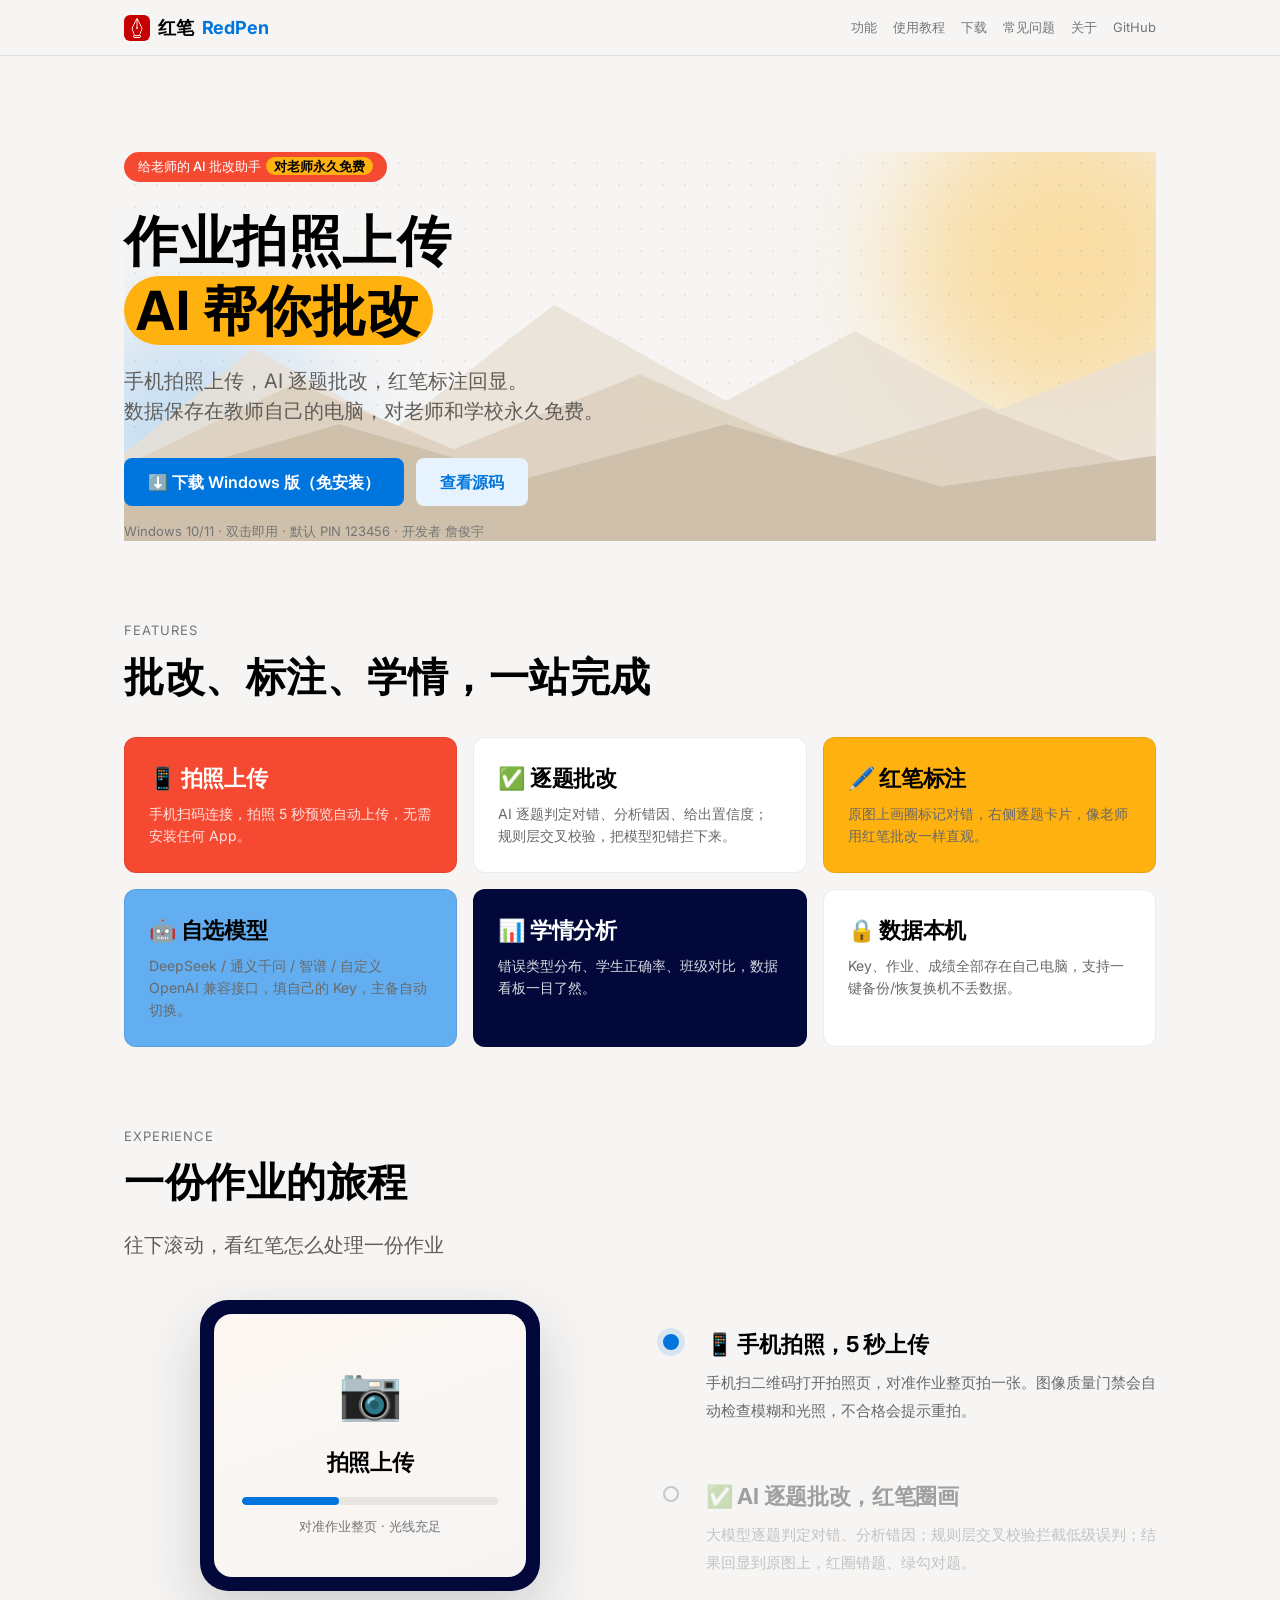
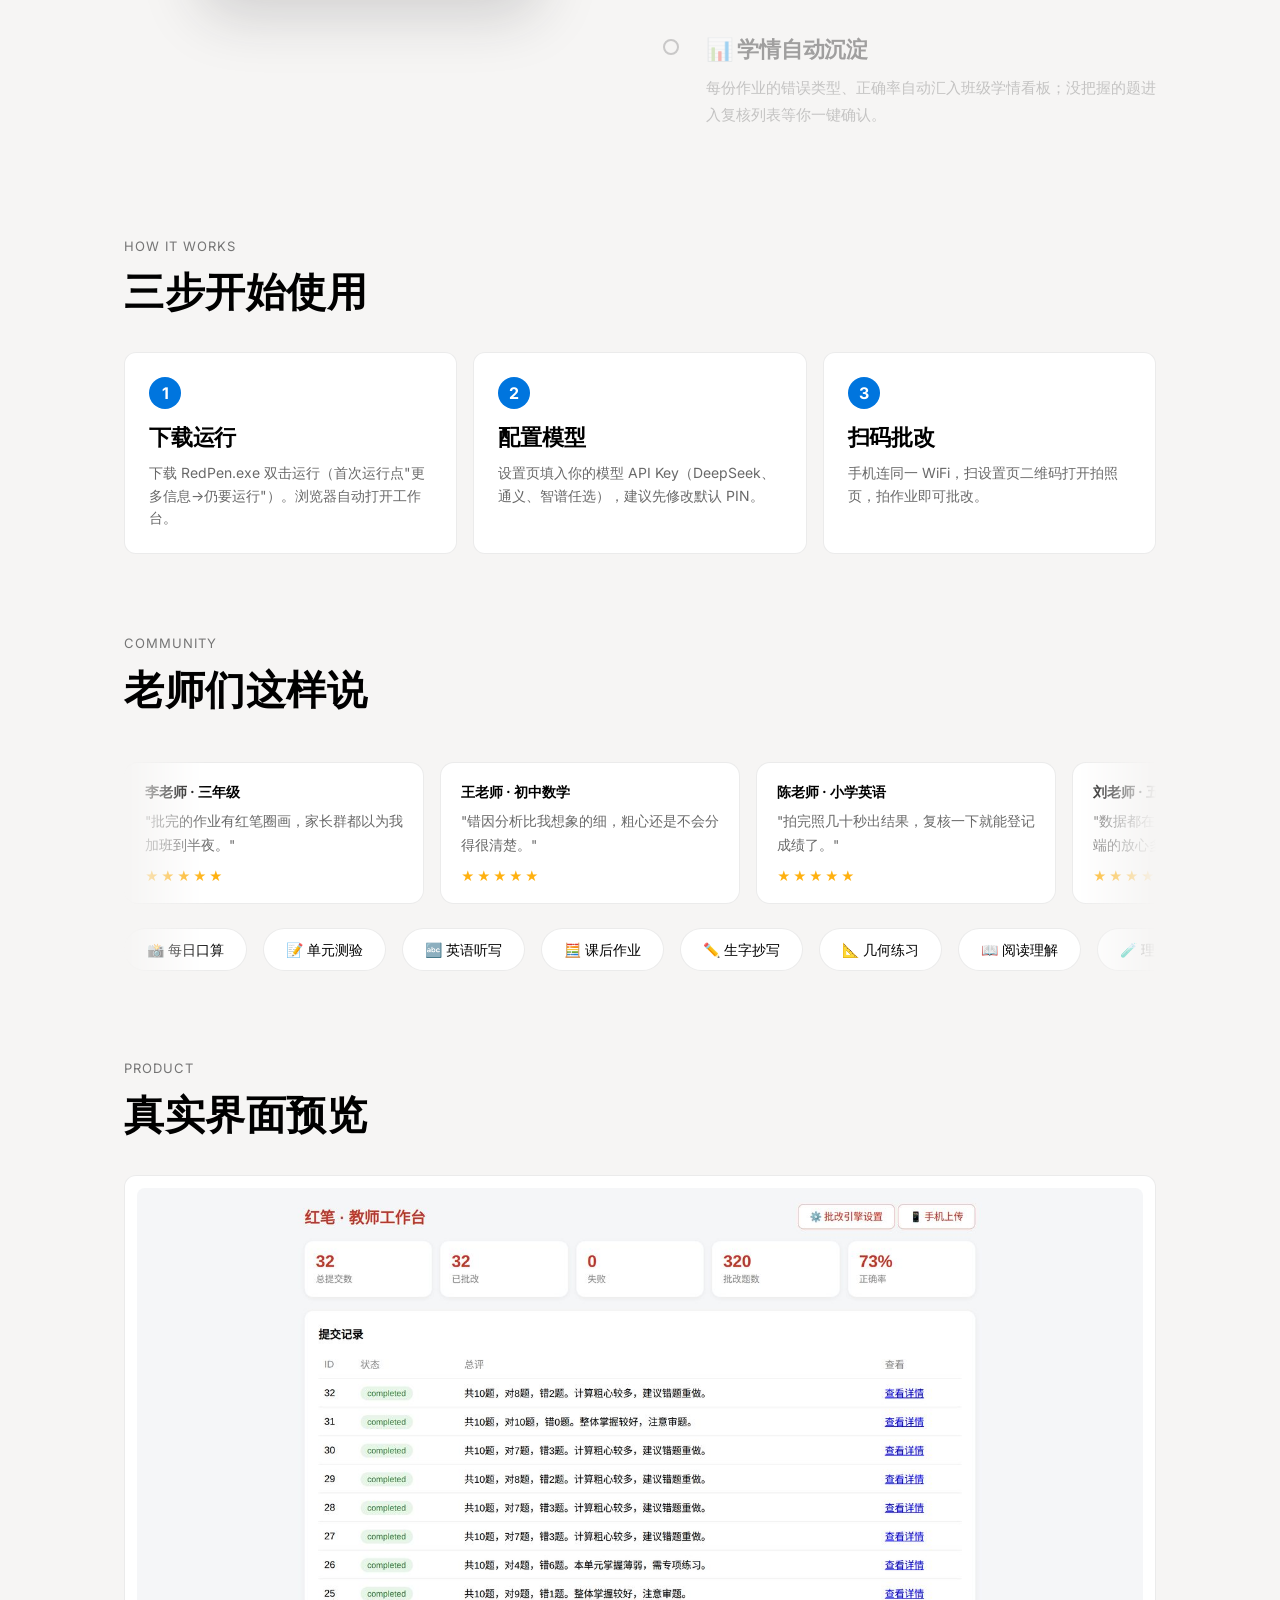
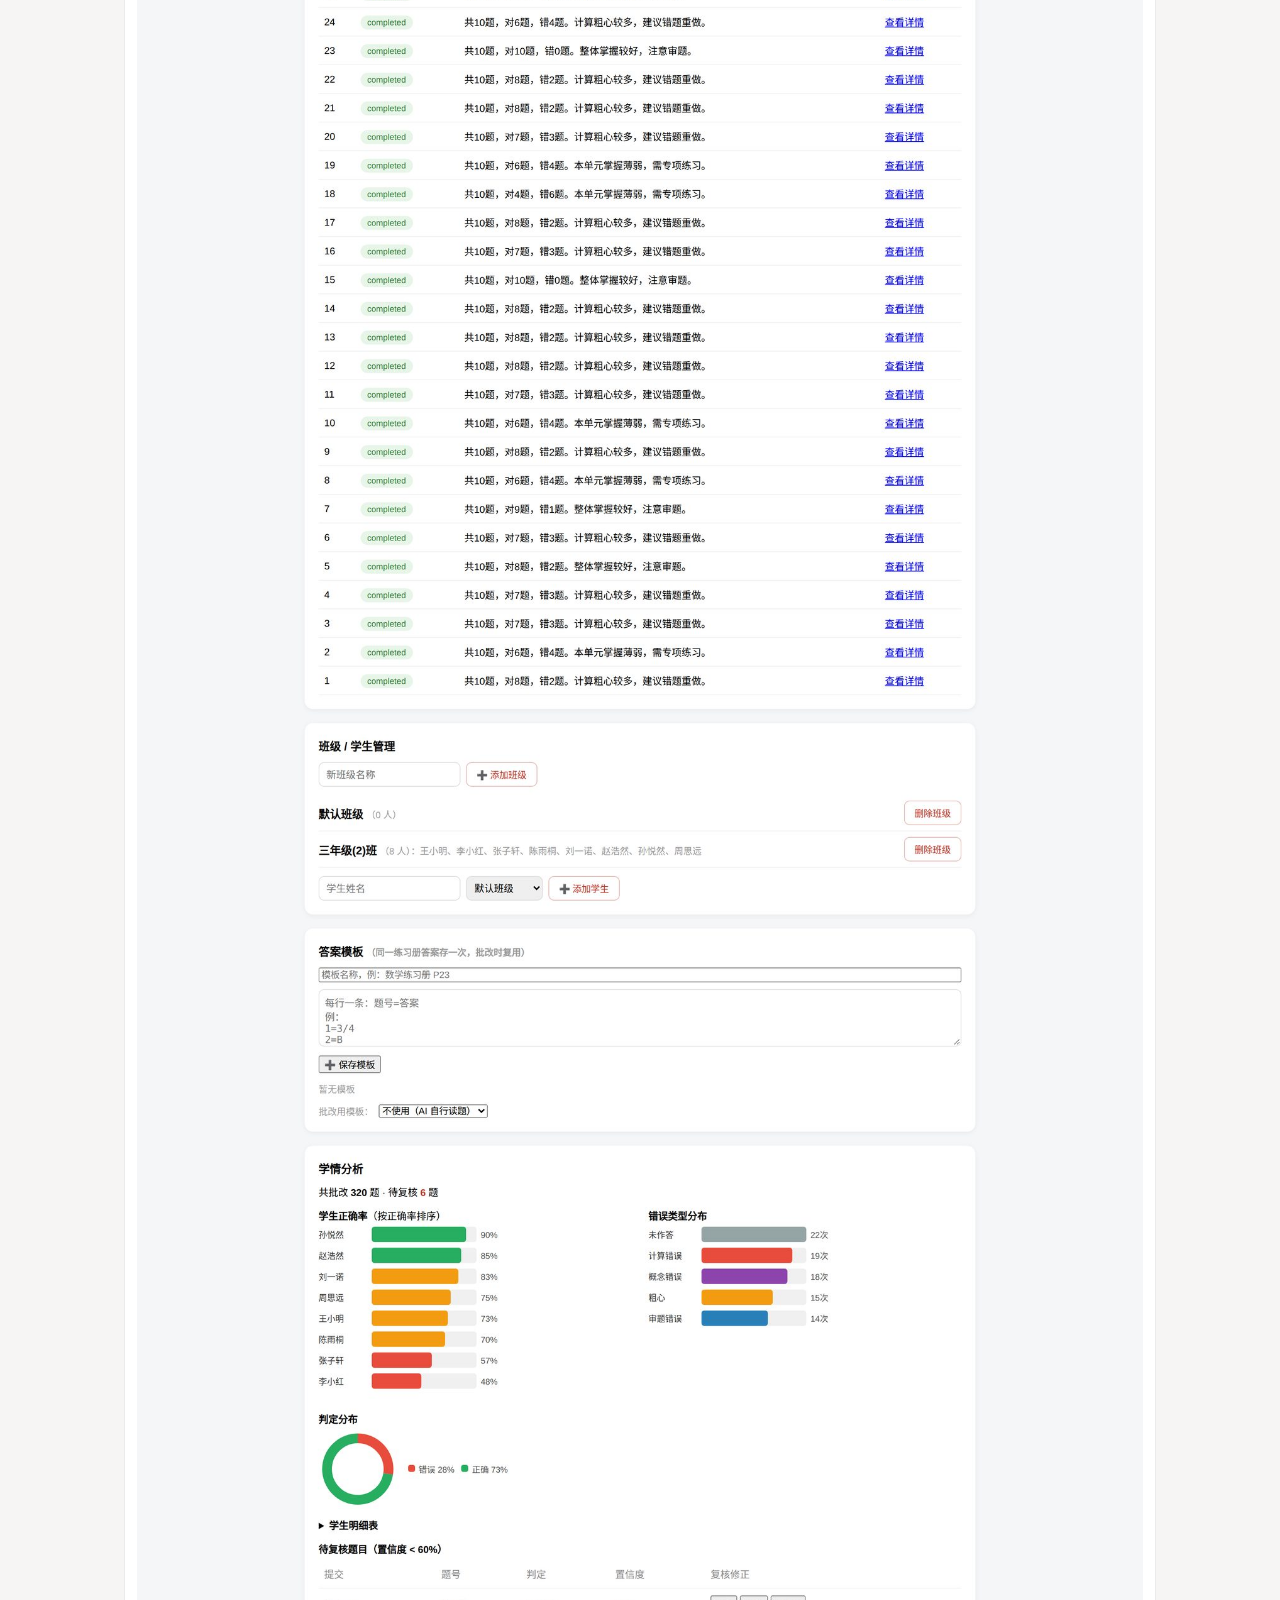
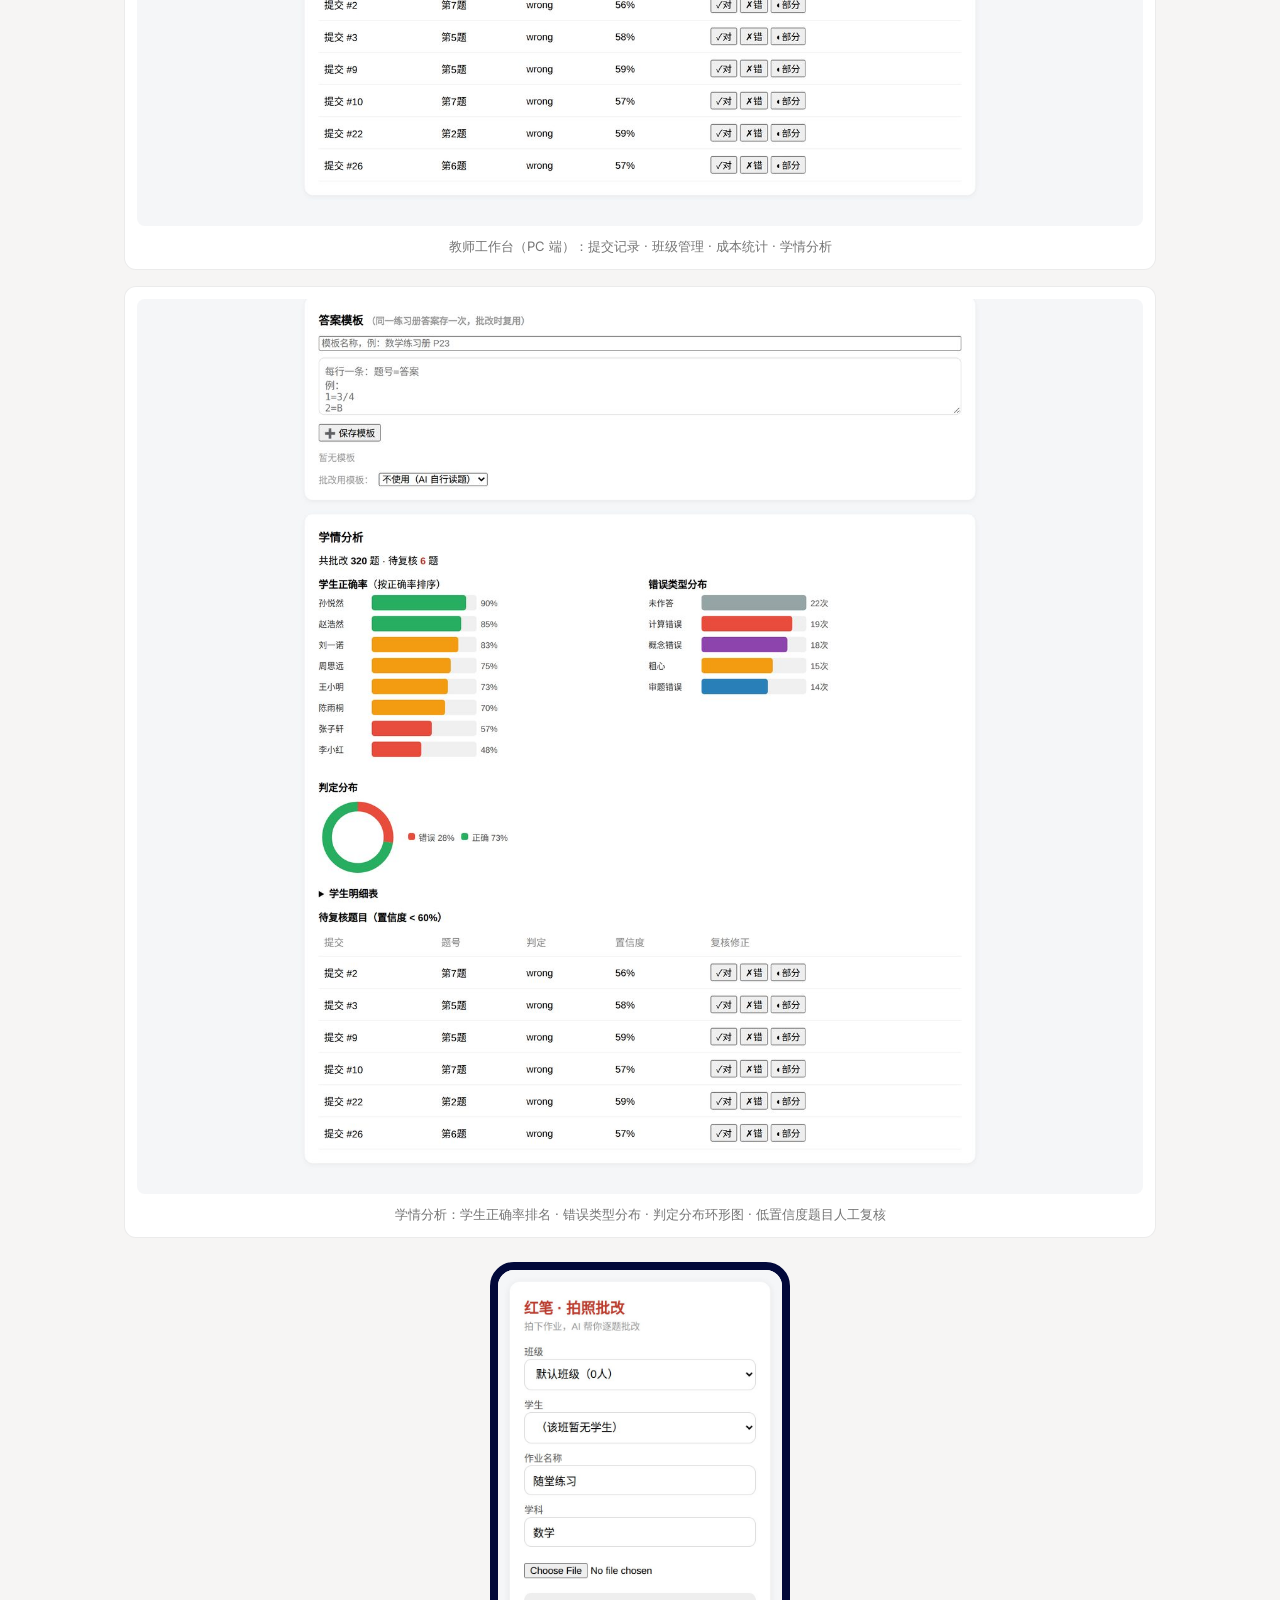
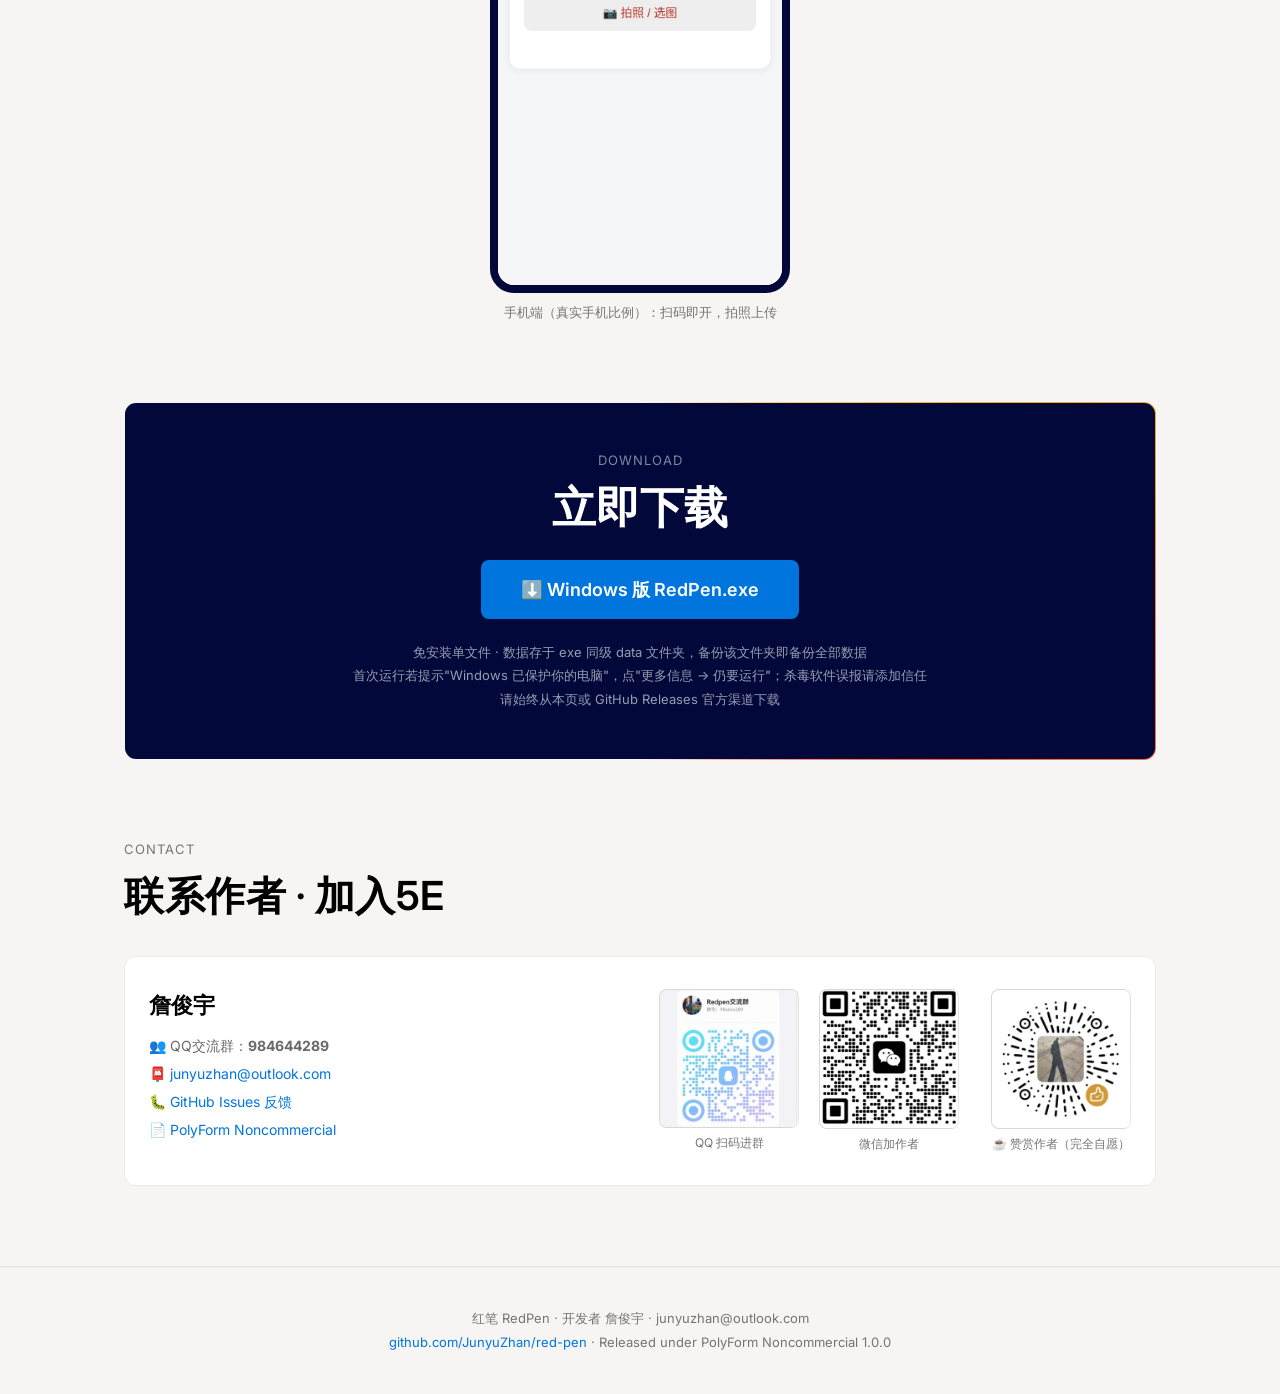
==== index.html @ ef4d5bbb "Shimmer" ====
<!DOCTYPE html>
<html lang="zh-CN">
<head>
<meta charset="UTF-8">
<meta name="viewport" content="width=device-width, initial-scale=1.0">
<title>红笔 RedPen · 教师作业 AI 批改助手</title>
<meta name="description" content="手机拍照上传作业，AI 逐题批改，红笔标注回显，学情分析看板。对老师永久免费。">
<link rel="icon" type="image/png" href="images/brand/favicon_64.png">
<link rel="apple-touch-icon" href="images/brand/logo_square.png">
<link rel="preconnect" href="https://fonts.googleapis.com">
<link href="https://fonts.googleapis.com/css2?family=Inter:wght@400;500;600;700&display=swap" rel="stylesheet">
<link rel="stylesheet" href="assets/style.css?v=6">
</head>
<body>
<nav>
  <div class="nav-inner">
    <a class="logo" href="#" style="display:inline-flex;align-items:center;gap:8px"><img src="images/brand/logo_48.png" alt="红笔logo" style="width:26px;height:26px;border-radius:6px">红笔 <span>RedPen</span></a>
    <div class="nav-links">
      <a href="#features">功能</a><a href="guide.html">使用教程</a><a href="download.html">下载</a><a href="faq.html">常见问题</a><a href="about.html">关于</a>
      <a href="https://github.com/JunyuZhan/red-pen" target="_blank">GitHub</a>
    </div>
  </div>
</nav>

<div class="wrap">
<section id="hero" style="margin-top:96px">
<div class="hero-bg" aria-hidden="true">
  <div class="blob b1" data-parallax="0.35"></div>
  <div class="blob b2" data-parallax="0.18"></div>
  <div class="dotgrid" data-parallax="0.08"></div>
  <svg class="mtn m1" data-parallax="0.28" viewBox="0 0 1440 320" preserveAspectRatio="none" style="position:absolute;bottom:0;left:0;width:100%;height:280px;opacity:.8"><path fill="#e9e0d4" d="M0 320V220l180-120 200 90 220-140 240 110 180-80 200 90 220-70v240z"/></svg>
  <svg class="mtn m2" data-parallax="0.16" viewBox="0 0 1440 240" preserveAspectRatio="none" style="position:absolute;bottom:0;left:0;width:100%;height:200px;opacity:.9"><path fill="#ded1c0" d="M0 240V150l240-100 220 80 260-90 260 100 220-60 240 80v80z"/></svg>
  <svg class="mtn m3" data-parallax="0.06" viewBox="0 0 1440 180" preserveAspectRatio="none" style="position:absolute;bottom:0;left:0;width:100%;height:140px"><path fill="#cfc0ac" d="M0 180V110l300-80 260 70 280-70 300 80 300-40v130z"/></svg>
</div>
  <div class="hero-fg" data-parallax="-0.12" style="position:relative;z-index:2">
  <div class="pill">给老师的 AI 批改助手 <b>对老师永久免费</b></div>
  <h1 class="display">作业拍照上传<br><span class="hl">AI 帮你批改</span></h1>
  <p class="sub">手机拍照上传，AI 逐题批改，红笔标注回显。<br>数据保存在教师自己的电脑，对老师和学校永久免费。</p>
  <div class="cta-row">
    <a class="btn btn-primary" href="https://github.com/JunyuZhan/red-pen/releases/latest" target="_blank">⬇️ 下载 Windows 版（免安装）</a>
    <a class="btn btn-ghost" href="https://github.com/JunyuZhan/red-pen" target="_blank">查看源码</a>
  </div>
  <p class="hero-meta">Windows 10/11 · 双击即用 · 默认 PIN 123456 · 开发者 詹俊宇</p>
  </div>
</section>

<section id="features">
  <div class="kicker">Features</div>
  <h2 class="heading">批改、标注、学情，一站完成</h2>
  <div class="grid" style="margin-top:32px">
    <div class="card c-coral accent"><h3>📱 拍照上传</h3><p>手机扫码连接，拍照 5 秒预览自动上传，无需安装任何 App。</p></div>
    <div class="card"><h3>✅ 逐题批改</h3><p>AI 逐题判定对错、分析错因、给出置信度；规则层交叉校验，把模型犯错拦下来。</p></div>
    <div class="card c-marigold"><h3>🖊️ 红笔标注</h3><p>原图上画圈标记对错，右侧逐题卡片，像老师用红笔批改一样直观。</p></div>
    <div class="card c-sky"><h3>🤖 自选模型</h3><p>DeepSeek / 通义千问 / 智谱 / 自定义 OpenAI 兼容接口，填自己的 Key，主备自动切换。</p></div>
    <div class="card c-midnight accent"><h3>📊 学情分析</h3><p>错误类型分布、学生正确率、班级对比，数据看板一目了然。</p></div>
    <div class="card"><h3>🔒 数据本机</h3><p>Key、作业、成绩全部存在自己电脑，支持一键备份/恢复换机不丢数据。</p></div>
  </div>
</section>


<section id="story">
  <div class="kicker">Experience</div>
  <h2 class="heading">一份作业的旅程</h2>
  <p class="sub">往下滚动，看红笔怎么处理一份作业</p>
  <div class="story-grid">
    <div class="story-visual">
      <div class="story-phone">
        <div class="story-panel p1 active">
          <div class="sp-emoji">📷</div>
          <div class="sp-title">拍照上传</div>
          <div class="sp-bar"><i style="width:38%"></i></div>
          <div class="sp-note">对准作业整页 · 光线充足</div>
        </div>
        <div class="story-panel p2">
          <div class="sp-emoji">✅</div>
          <div class="sp-title">AI 逐题批改</div>
          <div class="sp-bar"><i style="width:82%"></i></div>
          <div class="sp-note">判定对错 · 错因分析 · 红笔圈画</div>
        </div>
        <div class="story-panel p3">
          <div class="sp-emoji">📊</div>
          <div class="sp-title">学情沉淀</div>
          <div class="sp-bar"><i style="width:100%"></i></div>
          <div class="sp-note">错题归档 · 正确率趋势 · 复核提醒</div>
        </div>
      </div>
    </div>
    <div class="story-steps">
      <div class="story-step" data-panel="1">
        <span class="story-dot"></span>
        <h3>📱 手机拍照，5 秒上传</h3>
        <p>手机扫二维码打开拍照页，对准作业整页拍一张。图像质量门禁会自动检查模糊和光照，不合格会提示重拍。</p>
      </div>
      <div class="story-step" data-panel="2">
        <span class="story-dot"></span>
        <h3>✅ AI 逐题批改，红笔圈画</h3>
        <p>大模型逐题判定对错、分析错因；规则层交叉校验拦截低级误判；结果回显到原图上，红圈错题、绿勾对题。</p>
      </div>
      <div class="story-step" data-panel="3">
        <span class="story-dot"></span>
        <h3>📊 学情自动沉淀</h3>
        <p>每份作业的错误类型、正确率自动汇入班级学情看板；没把握的题进入复核列表等你一键确认。</p>
      </div>
    </div>
  </div>
</section>

<section id="how">
  <div class="kicker">How it works</div>
  <h2 class="heading">三步开始使用</h2>
  <div class="steps">
    <div class="card"><span class="step-num">1</span><h3>下载运行</h3><p>下载 RedPen.exe 双击运行（首次运行点"更多信息→仍要运行"）。浏览器自动打开工作台。</p></div>
    <div class="card"><span class="step-num">2</span><h3>配置模型</h3><p>设置页填入你的模型 API Key（DeepSeek、通义、智谱任选），建议先修改默认 PIN。</p></div>
    <div class="card"><span class="step-num">3</span><h3>扫码批改</h3><p>手机连同一 WiFi，扫设置页二维码打开拍照页，拍作业即可批改。</p></div>
  </div>
</section>


<section id="marquee">
  <div class="kicker">Community</div>
  <h2 class="heading">老师们这样说</h2>
  <div class="marquee-wrap">
    <div class="mq-row">
      <div class="mq-track">
        <div class="mq-card"><b>李老师 · 三年级</b><p>"批完的作业有红笔圈画，家长群都以为我加班到半夜。"</p><span>★★★★★</span></div>
        <div class="mq-card"><b>王老师 · 初中数学</b><p>"错因分析比我想象的细，粗心还是不会分得很清楚。"</p><span>★★★★★</span></div>
        <div class="mq-card"><b>陈老师 · 小学英语</b><p>"拍完照几十秒出结果，复核一下就能登记成绩了。"</p><span>★★★★★</span></div>
        <div class="mq-card"><b>刘老师 · 五年级</b><p>"数据都在自己电脑里，这点比那些要传云端的放心多了。"</p><span>★★★★★</span></div>
        <div class="mq-card"><b>赵老师 · 四年级</b><p>"免费没有套路，自己填 Key，成本一目了然。"</p><span>★★★★★</span></div>
      </div>
      <div class="mq-track" aria-hidden="true">
        <div class="mq-card"><b>李老师 · 三年级</b><p>"批完的作业有红笔圈画，家长群都以为我加班到半夜。"</p><span>★★★★★</span></div>
        <div class="mq-card"><b>王老师 · 初中数学</b><p>"错因分析比我想象的细，粗心还是不会分得很清楚。"</p><span>★★★★★</span></div>
        <div class="mq-card"><b>陈老师 · 小学英语</b><p>"拍完照几十秒出结果，复核一下就能登记成绩了。"</p><span>★★★★★</span></div>
        <div class="mq-card"><b>刘老师 · 五年级</b><p>"数据都在自己电脑里，这点比那些要传云端的放心多了。"</p><span>★★★★★</span></div>
        <div class="mq-card"><b>赵老师 · 四年级</b><p>"免费没有套路，自己填 Key，成本一目了然。"</p><span>★★★★★</span></div>
      </div>
    </div>
    <div class="mq-row mq-reverse">
      <div class="mq-track">
        <span class="mq-tag">📸 每日口算</span><span class="mq-tag">📝 单元测验</span><span class="mq-tag">🔤 英语听写</span><span class="mq-tag">🧮 课后作业</span><span class="mq-tag">✏️ 生字抄写</span><span class="mq-tag">📐 几何练习</span><span class="mq-tag">📖 阅读理解</span><span class="mq-tag">🧪 理化小测</span>
      </div>
      <div class="mq-track" aria-hidden="true">
        <span class="mq-tag">📸 每日口算</span><span class="mq-tag">📝 单元测验</span><span class="mq-tag">🔤 英语听写</span><span class="mq-tag">🧮 课后作业</span><span class="mq-tag">✏️ 生字抄写</span><span class="mq-tag">📐 几何练习</span><span class="mq-tag">📖 阅读理解</span><span class="mq-tag">🧪 理化小测</span>
      </div>
    </div>
  </div>
</section>

<section id="screenshots">
  <div class="kicker">Product</div>
  <h2 class="heading">真实界面预览</h2>
  <div class="card" style="margin-top:32px;padding:12px">
    <img loading="lazy" class="shimmer-img" src="images/site_workbench.jpg" onload="this.classList.remove('shimmer-img')" width="1600" height="3560" alt="教师工作台" style="width:100%;height:auto;border-radius:8px;display:block">
    <p style="text-align:center;font-size:13px;color:var(--stone);margin-top:10px">教师工作台（PC 端）：提交记录 · 班级管理 · 成本统计 · 学情分析</p>
  </div>
  <div class="card" style="margin-top:16px;padding:12px">
    <img loading="lazy" class="shimmer-img" src="images/analytics.jpg" onload="this.classList.remove('shimmer-img')" width="1600" height="1424" alt="学情分析" style="width:100%;height:auto;border-radius:8px;display:block">
    <p style="text-align:center;font-size:13px;color:var(--stone);margin-top:10px">学情分析：学生正确率排名 · 错误类型分布 · 判定分布环形图 · 低置信度题目人工复核</p>
  </div>
  <div style="display:flex;justify-content:center;margin-top:24px">
    <figure style="margin:0;max-width:300px;text-align:center">
      <div style="border:8px solid var(--midnight);border-radius:24px;overflow:hidden;background:var(--midnight)">
        <img loading="lazy" class="shimmer-img" src="images/site_mobile.jpg" onload="this.classList.remove('shimmer-img')" width="780" height="1688" alt="手机拍照页" style="width:100%;height:auto;display:block">
      </div>
      <figcaption style="font-size:13px;color:var(--stone);margin-top:10px">手机端（真实手机比例）：扫码即开，拍照上传</figcaption>
    </figure>
  </div>
</section>

<section id="download">
  <div class="dl-card" id="download-card">
    <div class="kicker" style="color:rgba(255,255,255,0.5)">Download</div>
    <h2>立即下载</h2>
    <a class="btn btn-primary shimmer-btn" href="https://github.com/JunyuZhan/red-pen/releases/latest" target="_blank">⬇️ Windows 版 RedPen.exe</a>
    <p class="dl-note">免安装单文件 · 数据存于 exe 同级 data 文件夹，备份该文件夹即备份全部数据<br>
    首次运行若提示"Windows 已保护你的电脑"，点"更多信息 → 仍要运行"；杀毒软件误报请添加信任<br>
    请始终从本页或 GitHub Releases 官方渠道下载</p>
  </div>
</section>

<section id="contact">
  <div class="kicker">Contact</div>
  <h2 class="heading">联系作者 · 加入社区</h2>
  <div class="card" style="margin-top:32px;padding:32px 24px">
    <div style="display:flex;flex-wrap:wrap;align-items:flex-start;justify-content:space-around;gap:32px">
      <div style="min-width:220px;flex:1">
        <h3 style="font-size:22px;font-weight:700;margin-bottom:10px">詹俊宇</h3>
        <p style="font-size:14px;color:var(--slate);line-height:2">
          👥 QQ交流群：<b>984644289</b><br>
          📮 <a href="mailto:junyuzhan@outlook.com" style="color:var(--notion-blue)">junyuzhan@outlook.com</a><br>
          🐛 <a href="https://github.com/JunyuZhan/red-pen/issues" target="_blank" style="color:var(--notion-blue)">GitHub Issues 反馈</a><br>
          📄 <a href="https://github.com/JunyuZhan/red-pen/blob/main/LICENSE" target="_blank" style="color:var(--notion-blue)">PolyForm Noncommercial</a>
        </p>
      </div>
      <div style="display:flex;gap:20px;flex-wrap:wrap;justify-content:center">
        <figure style="margin:0;text-align:center">
          <img loading="lazy" class="shimmer-img" src="images/qq_group_qr.png" width="364" height="362" alt="QQ交流群二维码" style="width:140px;height:auto;border-radius:8px;border:var(--hairline);display:block">
          <figcaption style="font-size:12px;color:var(--stone);margin-top:6px">QQ 扫码进群</figcaption>
        </figure>
        <figure style="margin:0;text-align:center">
          <img loading="lazy" class="shimmer-img" src="images/wechat_qr.png" width="352" height="352" alt="微信联系作者" style="width:140px;height:auto;border-radius:8px;border:var(--hairline);display:block">
          <figcaption style="font-size:12px;color:var(--stone);margin-top:6px">微信加作者</figcaption>
        </figure>
      </div>
      <div style="text-align:center">
        <img loading="lazy" class="shimmer-img" src="images/donate_qr.png" width="330" height="332" alt="微信赞赏码" style="width:140px;height:auto;border-radius:8px;border:var(--hairline);display:block;margin:0 auto">
        <figcaption style="font-size:12px;color:var(--stone);margin-top:6px">☕ 赞赏作者（完全自愿）</figcaption>
      </div>
    </div>
  </div>
</section>
</div>

<footer>
  红笔 RedPen · 开发者 詹俊宇 · junyuzhan@outlook.com<br>
  <a href="https://github.com/JunyuZhan/red-pen" target="_blank" style="color:var(--notion-blue)">github.com/JunyuZhan/red-pen</a> · Released under PolyForm Noncommercial 1.0.0
</footer>

<script>
(function(){
  var reduce = window.matchMedia('(prefers-reduced-motion: reduce)').matches;
  // 视差
  if (!reduce) {
    var els = document.querySelectorAll('[data-parallax]');
    window.addEventListener('scroll', function(){
      var y = window.scrollY;
      els.forEach(function(e){ e.style.transform = 'translateY(' + (y * parseFloat(e.dataset.parallax) * -0.4) + 'px)'; });
    }, {passive:true});
  }
  // 聚光（仅精确指针设备）
  if (window.matchMedia('(hover:hover) and (pointer:fine)').matches && !reduce) {
    document.querySelectorAll('.grid .card').forEach(function(c){
      c.addEventListener('mousemove', function(ev){
        var r = c.getBoundingClientRect();
        c.style.setProperty('--mx', (ev.clientX - r.left) + 'px');
        c.style.setProperty('--my', (ev.clientY - r.top) + 'px');
      });
    });
  }
})();
</script>

<script>
(function(){
  if (window.matchMedia('(prefers-reduced-motion: reduce)').matches) return;
  var steps = document.querySelectorAll('#story .story-step');
  var panels = document.querySelectorAll('#story .story-panel');
  if (!steps.length || !('IntersectionObserver' in window)) return;
  var io = new IntersectionObserver(function(entries){
    entries.forEach(function(e){
      if (e.isIntersecting){
        var n = e.target.getAttribute('data-panel');
        steps.forEach(function(x){ x.classList.toggle('active', x === e.target); });
        panels.forEach(function(p){ p.classList.toggle('active', p.classList.contains('p'+n)); });
      }
    });
  }, { rootMargin: '-45% 0px -45% 0px', threshold: 0 });
  steps.forEach(function(x){ io.observe(x); });
})();
</script>


<script>
// 乱码解码 Scramble Text：标题进入视口时从随机字符解码还原
(function(){
  if (window.matchMedia('(prefers-reduced-motion: reduce)').matches) return;
  if (!('IntersectionObserver' in window)) return;
  var pool = 'アイウエオカキクケコサシスセソ0123456789#$%&*+=?ABCDEFGHIJKLMNOPQRSTUVWXYZ';
  function scramble(el){
    var text = el.dataset.text || el.textContent;
    if (el.dataset.done) return;
    el.dataset.text = text;
    el.dataset.done = '1';
    var i = 0, frame = 0;
    var timer = setInterval(function(){
      frame++;
      var out = '';
      for (var k = 0; k < text.length; k++){
        var ch = text[k];
        if (ch === ' ' || ch === '\n') { out += ch; continue; }
        out += (k < i) ? ch : pool[Math.floor(Math.random() * pool.length)];
      }
      el.textContent = out;
      if (frame % 2 === 0) i++;
      if (i > text.length){ clearInterval(timer); el.textContent = text; }
    }, 28);
  }
  var io = new IntersectionObserver(function(entries){
    entries.forEach(function(e){
      if (e.isIntersecting){ scramble(e.target); io.unobserve(e.target); }
    });
  }, { threshold: 0.4 });
  document.querySelectorAll('.heading, #story .sp-title').forEach(function(el){ io.observe(el); });
})();
</script>

</body>
</html>
---- assets/style.css ----
/* Notion "warm paper" design system — tokens from styles.refero.design */
:root{
  --notion-blue:#0075de; --sky-tint:#e6f3fe; --marigold:#ffb110; --coral:#f64932;
  --saffron:#e89d01; --mocha:#b18164; --signal-blue:#097fe8; --sky-wash:#62aef0;
  --midnight:#02093a; --paper:#f6f5f4; --white:#ffffff;
  --ink:#000000; --graphite:#615d59; --stone:#757575; --slate:#696969;
  --radius-card:12px; --radius-btn:8px; --hairline:1px solid rgba(0,0,0,0.08);
}
*{margin:0;padding:0;box-sizing:border-box}
html{scroll-behavior:smooth}
body{background:var(--paper);color:var(--ink);font-family:'Inter',-apple-system,'PingFang SC','Microsoft YaHei',sans-serif;font-size:16px;line-height:1.5}
a{color:inherit;text-decoration:none}
img{max-width:100%;height:auto}
.wrap{max-width:1080px;margin:0 auto;padding:0 24px}
section{margin-top:80px}
nav{position:sticky;top:0;background:rgba(246,245,244,0.92);backdrop-filter:blur(8px);border-bottom:var(--hairline);z-index:10}
.nav-inner{max-width:1080px;margin:0 auto;padding:14px 24px;display:flex;align-items:center;justify-content:space-between}
.logo{font-weight:700;font-size:18px;letter-spacing:-0.2px;white-space:nowrap}
.logo span{color:var(--notion-blue)}
.nav-links{display:flex;gap:16px;font-size:13px;color:var(--stone);white-space:nowrap;overflow-x:auto}
.nav-links a:hover{color:var(--ink)}
.pill{display:inline-block;background:var(--coral);color:#fff;font-size:13px;font-weight:500;padding:5px 14px;border-radius:9999px;margin-bottom:20px}
.pill b{background:var(--marigold);color:var(--ink);padding:1px 8px;border-radius:9999px;margin-left:2px}
h1.display{font-size:54px;font-weight:700;line-height:1.3;letter-spacing:0.5px;margin-top:4px}
h1 .hl{background:var(--marigold);padding:2px 12px;border-radius:9999px;box-decoration-break:clone;-webkit-box-decoration-break:clone}
.sub{margin-top:20px;font-size:20px;color:var(--graphite);max-width:560px}
.cta-row{margin-top:32px;display:flex;gap:12px;flex-wrap:wrap}
.btn{display:inline-block;padding:12px 24px;border-radius:8px;font-weight:600;font-size:16px;transition:all .2s ease}
.btn-primary{background:var(--notion-blue);color:#fff}
.btn-primary:hover{background:#0065c2}
.btn-ghost{background:var(--sky-tint);color:var(--notion-blue)}
.btn-ghost:hover{background:#d5ebfd}
.hero-meta{margin-top:16px;font-size:13px;color:var(--stone)}
.grid{display:grid;grid-template-columns:repeat(3,1fr);gap:16px}
.card{background:var(--white);border:var(--hairline);border-radius:12px;padding:24px}
.card h3{font-size:22px;font-weight:700;letter-spacing:-0.24px;margin-bottom:8px}
.card p{font-size:14px;color:var(--slate);line-height:1.6}
.card.accent{color:#fff}
.card.accent p{color:rgba(255,255,255,0.85)}
.card.c-marigold{background:var(--marigold);color:var(--ink)}
.card.c-coral{background:var(--coral)}
.card.c-sky{background:var(--sky-wash)}
.card.c-midnight{background:var(--midnight)}
.card.c-saffron{background:var(--saffron);color:var(--ink)}
.card.c-mocha{background:var(--mocha)}
h2.heading{font-size:40px;font-weight:600;letter-spacing:0.5px;line-height:1.4}
.kicker{font-size:13px;color:var(--stone);text-transform:uppercase;letter-spacing:1px;margin-bottom:8px}
.steps{display:grid;grid-template-columns:repeat(3,1fr);gap:16px;margin-top:32px}
.step-num{display:inline-block;width:32px;height:32px;line-height:32px;text-align:center;background:var(--notion-blue);color:#fff;border-radius:9999px;font-weight:700;margin-bottom:12px}
.dl-card{background:var(--midnight);color:#fff;border-radius:12px;padding:48px 40px;text-align:center}
.dl-card h2{font-size:44px;font-weight:600;letter-spacing:0;line-height:1.3}
.dl-card .btn-primary{margin-top:24px;font-size:18px;padding:16px 40px}
.dl-note{margin-top:16px;font-size:13px;color:rgba(255,255,255,0.6);line-height:1.8}
.contact{display:grid;grid-template-columns:repeat(auto-fit,minmax(280px,1fr));gap:16px}
.contact .card{padding:32px}
.contact img{width:200px;border-radius:12px;border:var(--hairline);display:block;margin:16px auto 0}
footer{margin-top:80px;padding:40px 0;border-top:var(--hairline);font-size:13px;color:var(--stone);text-align:center;line-height:1.8}
@media(max-width:800px){
  .grid,.steps,.contact{grid-template-columns:1fr}
  h1.display{font-size:36px;letter-spacing:0.5px;line-height:1.3}
  h2.heading{font-size:28px;line-height:1.35}
  .dl-card h2{font-size:32px}
  .nav-inner{padding:10px 16px;flex-wrap:wrap;row-gap:6px}
  .logo{width:100%}
  .nav-links{width:100%;gap:16px;font-size:13px;padding-bottom:4px;-webkit-overflow-scrolling:touch}
  nav{position:sticky;top:0}
  section{margin-top:56px}
  .sub{font-size:17px}
  .card h3{font-size:19px}
  .cta-row .btn{width:100%;text-align:center}
  .pill{font-size:12px}
}

/* ---- 动效层 ---- */
.hero-bg{position:absolute;inset:0;overflow:hidden;pointer-events:none;z-index:0}
.hero-bg .blob{position:absolute;border-radius:9999px;filter:blur(60px);opacity:.35}
.hero-bg .b1{width:340px;height:340px;background:var(--marigold);top:-60px;right:-80px}
.hero-bg .b2{width:260px;height:260px;background:var(--sky-wash);bottom:-40px;left:-60px}
.hero-bg .dotgrid{position:absolute;inset:0;background-image:radial-gradient(rgba(0,0,0,0.06) 1px, transparent 1px);background-size:22px 22px}
#hero{position:relative}
#hero > *:not(.hero-bg){position:relative;z-index:1}
@keyframes beam{0%{--beam-angle:0deg}100%{--beam-angle:360deg}}
@property --beam-angle{syntax:'<angle>';initial-value:0deg;inherits:false}
.dl-card{position:relative;background:linear-gradient(var(--midnight),var(--midnight)) padding-box,
  conic-gradient(from var(--beam-angle), rgba(255,177,16,0) 0deg, var(--marigold) 60deg, rgba(246,73,50,0.9) 120deg, rgba(255,177,16,0) 180deg) border-box;
  border:1.5px solid transparent}
@media (prefers-reduced-motion: reduce){.dl-card{background:linear-gradient(var(--midnight),var(--midnight)) padding-box,border-box;border:1px solid rgba(255,255,255,0.2)}}
.card{position:relative;overflow:hidden}
.card::before{content:'';position:absolute;inset:0;background:radial-gradient(320px circle at var(--mx,-200px) var(--my,-200px), rgba(0,117,222,0.10), transparent 60%);opacity:0;transition:opacity .3s ease;pointer-events:none}
.card:hover::before{opacity:1}
}
@media (prefers-reduced-motion: reduce){}
@media (hover:none){.card::before{display:none}}

@media (prefers-reduced-motion: reduce){}

/* Scroll Storytelling */
.story-grid{display:grid;grid-template-columns:1fr 1fr;gap:48px;margin-top:40px;align-items:start}
.story-visual{position:sticky;top:90px}
.story-phone{background:var(--midnight);border-radius:28px;padding:14px;max-width:340px;margin:0 auto;box-shadow:0 24px 60px rgba(31,35,40,0.18)}
.story-panel{display:none;background:linear-gradient(160deg,#fdf7f2,#f6f5f4);border-radius:18px;padding:40px 28px;text-align:center}
.story-panel.active{display:block;animation:panelIn .45s ease}
@keyframes panelIn{from{opacity:0;transform:translateY(14px)}to{opacity:1;transform:none}}
.sp-emoji{font-size:52px}
.sp-title{font-size:22px;font-weight:700;margin-top:14px;letter-spacing:-0.3px}
.sp-bar{height:8px;background:#e8e6e3;border-radius:9999px;margin-top:18px;overflow:hidden}
.sp-bar i{display:block;height:100%;background:var(--notion-blue);border-radius:9999px}
.sp-note{font-size:13px;color:var(--stone);margin-top:12px}
.story-step{position:relative;padding:28px 0 28px 34px;border-left:2px solid var(--hairline);margin-left:8px;opacity:.35;transition:opacity .4s ease}
.story-step.active{opacity:1}
.story-step h3{font-size:22px;font-weight:700;letter-spacing:-0.3px}
.story-step p{font-size:14.5px;color:var(--slate);line-height:1.9;margin-top:8px}
.story-dot{position:absolute;left:-9px;top:34px;width:16px;height:16px;border-radius:9999px;background:var(--paper);border:2px solid var(--stone);transition:all .4s ease}
.story-step.active .story-dot{background:var(--notion-blue);border-color:var(--notion-blue);box-shadow:0 0 0 6px rgba(0,117,222,0.12)}
@media(max-width:800px){
  .story-grid{grid-template-columns:1fr;gap:24px}
  .story-visual{position:sticky;top:64px;z-index:5}
  .story-phone{max-width:240px}
  .story-panel{padding:24px 18px}
  .sp-emoji{font-size:36px}.sp-title{font-size:17px;margin-top:8px}
}

/* 多层视差纵深 */
#hero .mtn{will-change:transform}

/* 跑马灯 Marquee */
.marquee-wrap{overflow:hidden;margin-top:36px;--mq-mask:linear-gradient(90deg,transparent,#000 8%,#000 92%,transparent);-webkit-mask-image:var(--mq-mask);mask-image:var(--mq-mask)}
.mq-row{display:flex;width:max-content;gap:16px;padding:8px 0}
.mq-row+.mq-row{margin-top:8px}
.mq-track{display:flex;gap:16px;align-items:stretch;animation:mq 38s linear infinite}
.mq-row.mq-reverse .mq-track{animation:mqr 26s linear infinite}
.marquee-wrap:hover .mq-track{animation-play-state:paused}
@keyframes mq{from{transform:translateX(0)}to{transform:translateX(calc(-100% - 16px))}}
@keyframes mqr{from{transform:translateX(calc(-100% - 16px))}to{transform:translateX(0)}}
.mq-card{background:var(--white);border:var(--hairline);border-radius:14px;padding:16px 20px;width:300px;flex-shrink:0}
.mq-card b{font-size:14px}
.mq-card p{font-size:13.5px;color:var(--slate);line-height:1.8;margin:6px 0}
.mq-card span{color:var(--marigold);font-size:13px;letter-spacing:2px}
.mq-tag{background:var(--white);border:var(--hairline);border-radius:9999px;padding:10px 22px;font-size:14px;white-space:nowrap;display:flex;align-items:center;flex-shrink:0}
@media(prefers-reduced-motion: reduce){.mq-track{animation:none}.marquee-wrap{overflow-x:auto;-webkit-mask-image:none;mask-image:none}}

/* 流光 Shimmer: 截图骨架屏 + 下载按钮光带 */
@keyframes sweep{from{transform:translateX(-120%)}to{transform:translateX(220%)}}
.shimmer-img{background:#eceae7 linear-gradient(105deg,transparent 30%,rgba(255,255,255,0.85) 50%,transparent 70%) no-repeat; background-size:220% 100%; animation:imgsweep 1.5s ease-in-out infinite}
@keyframes imgsweep{from{background-position:120% 0}to{background-position:-120% 0}}
@media(prefers-reduced-motion: reduce){.shimmer-img{animation:none;background:#eceae7}}
.shimmer-btn{position:relative;overflow:hidden}
.shimmer-btn::after{content:'';position:absolute;top:0;bottom:0;left:-40%;width:35%;background:linear-gradient(105deg,transparent,rgba(255,255,255,0.5),transparent);animation:sweep 2.8s ease-in-out infinite;pointer-events:none}
@media(prefers-reduced-motion: reduce){.shimmer-btn::after{display:none}}
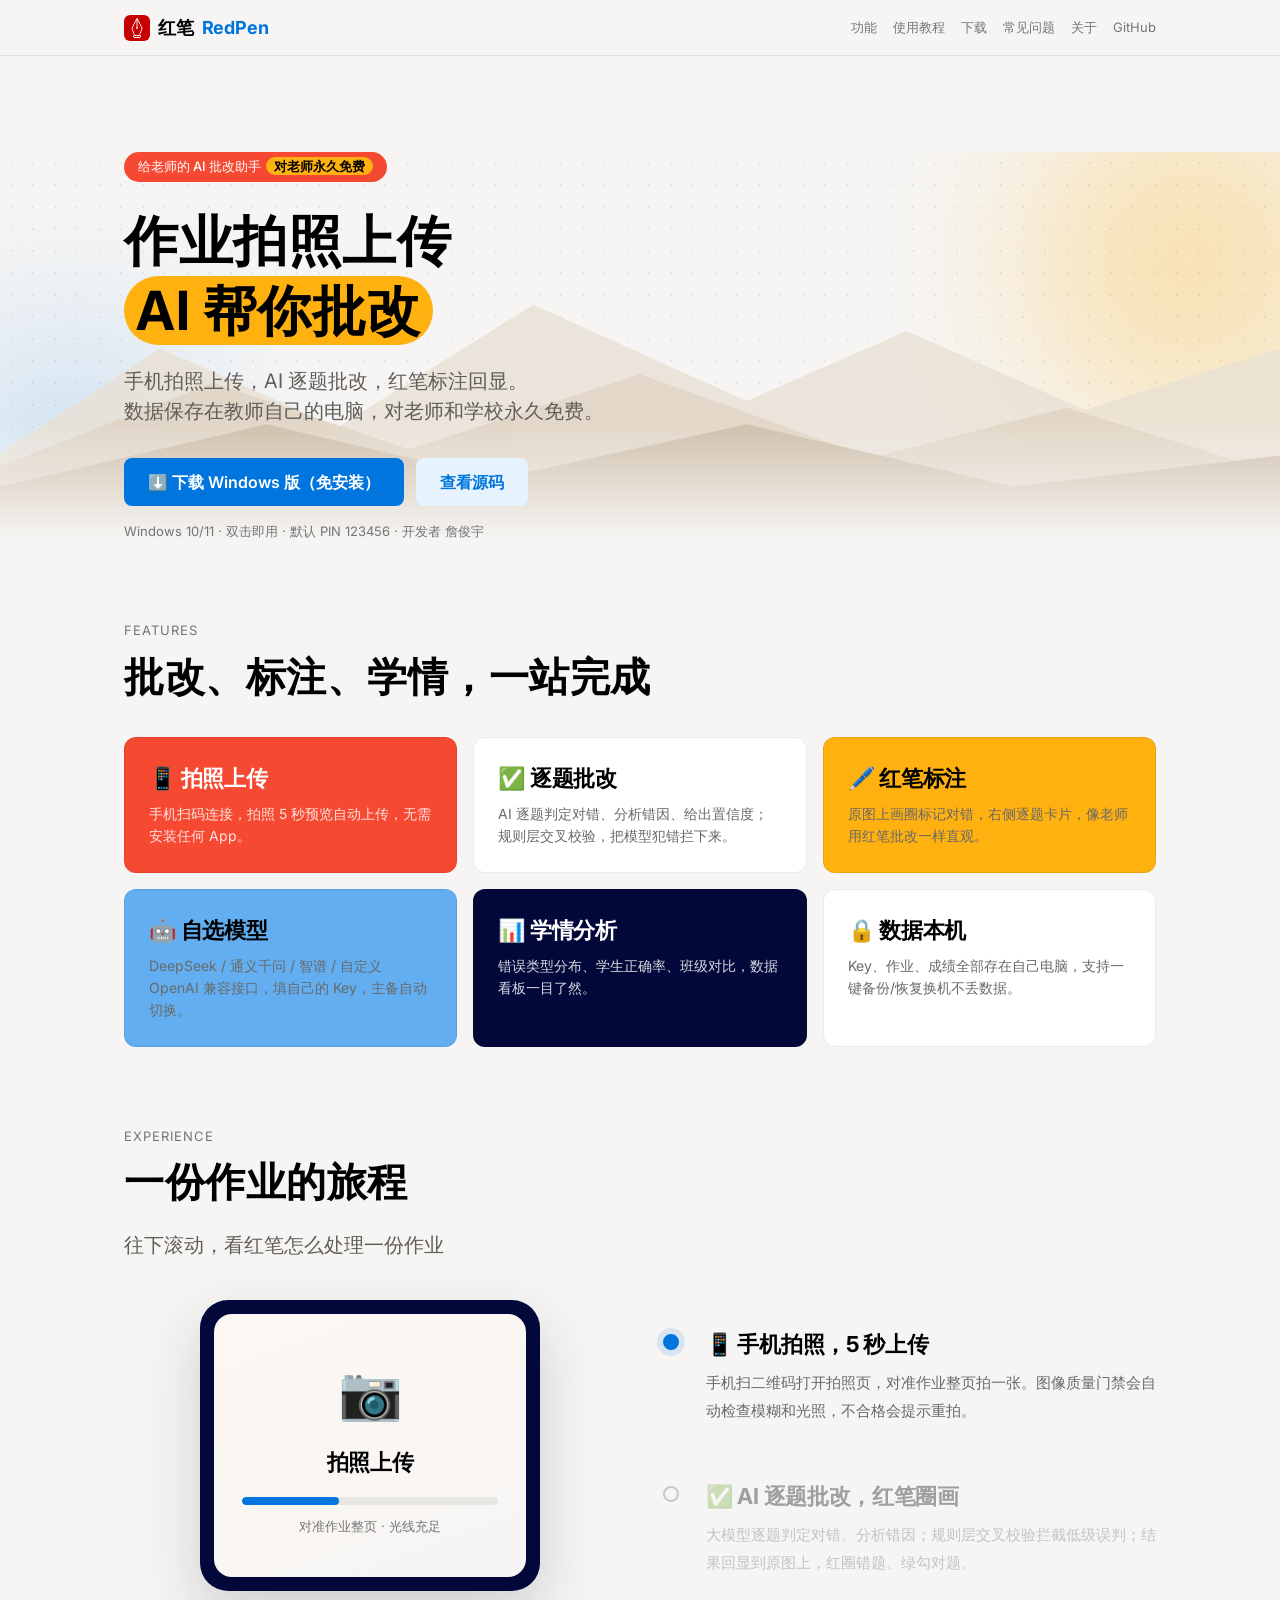
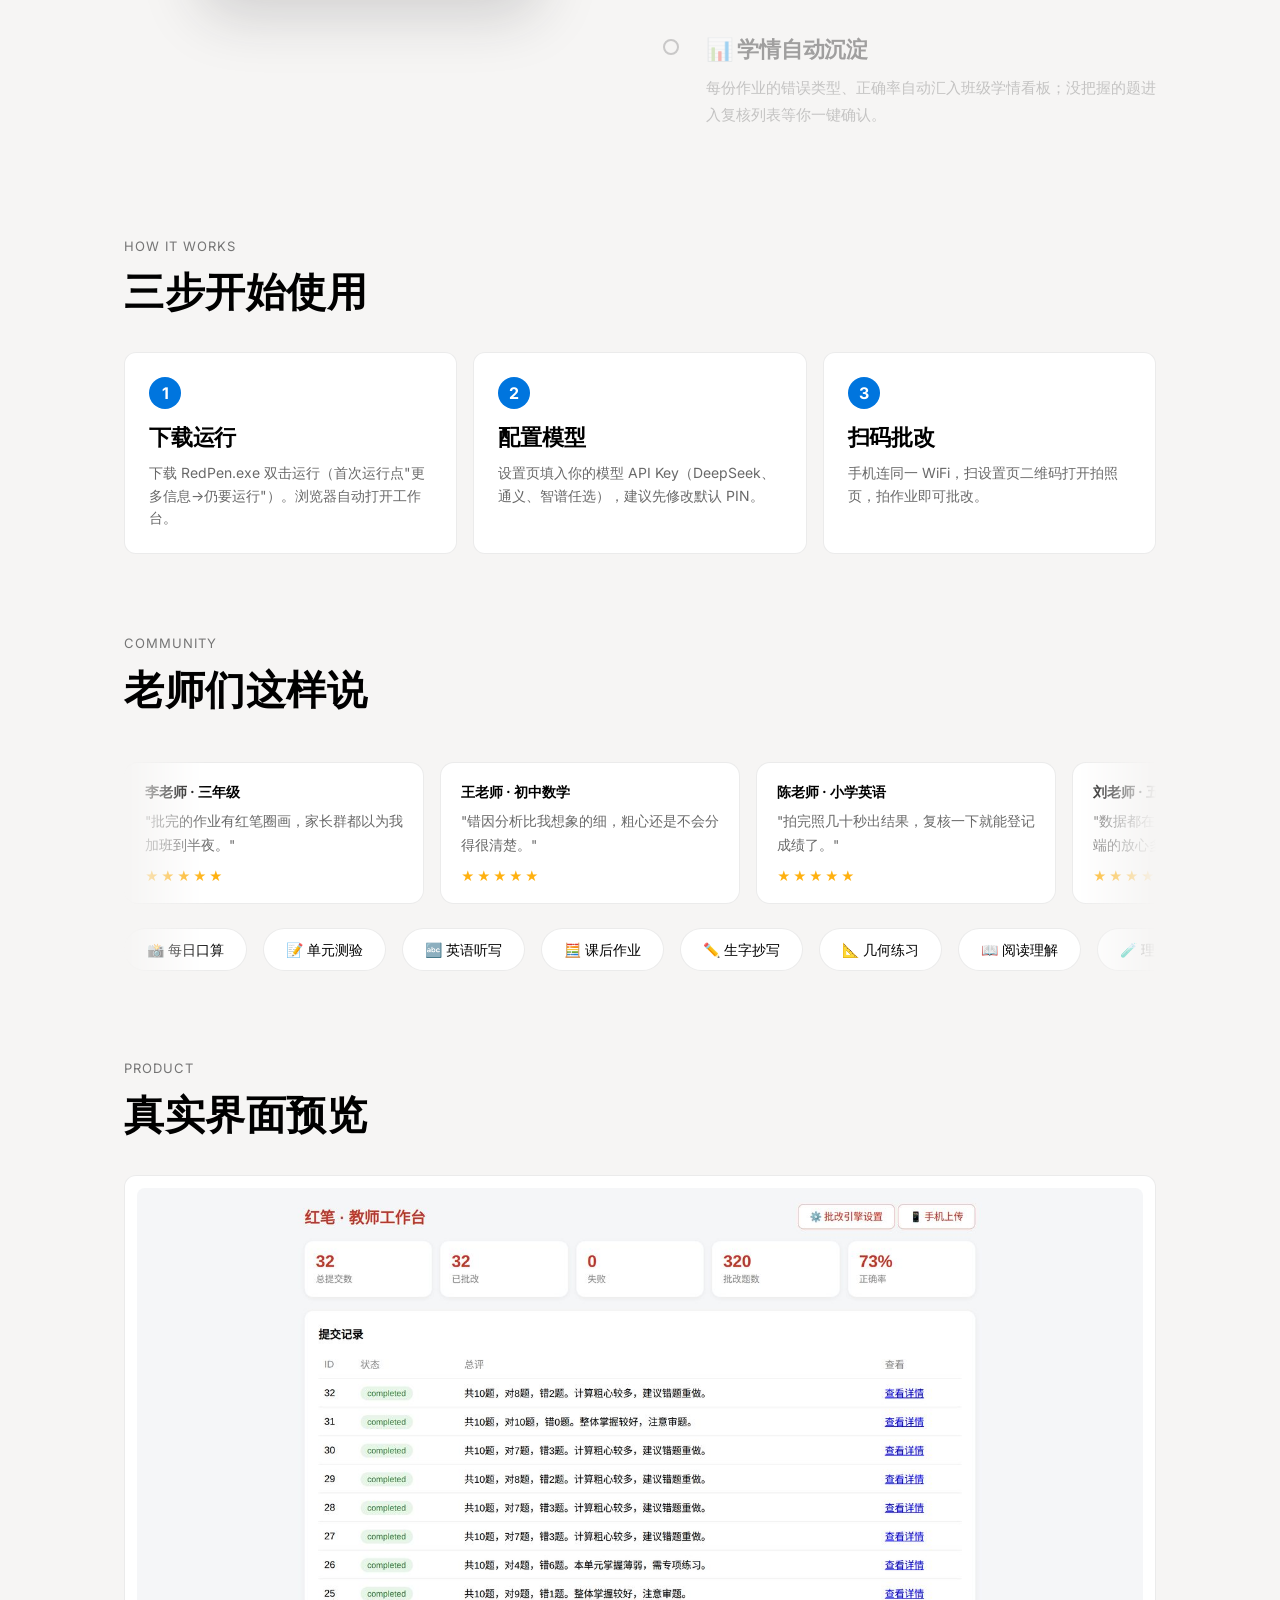
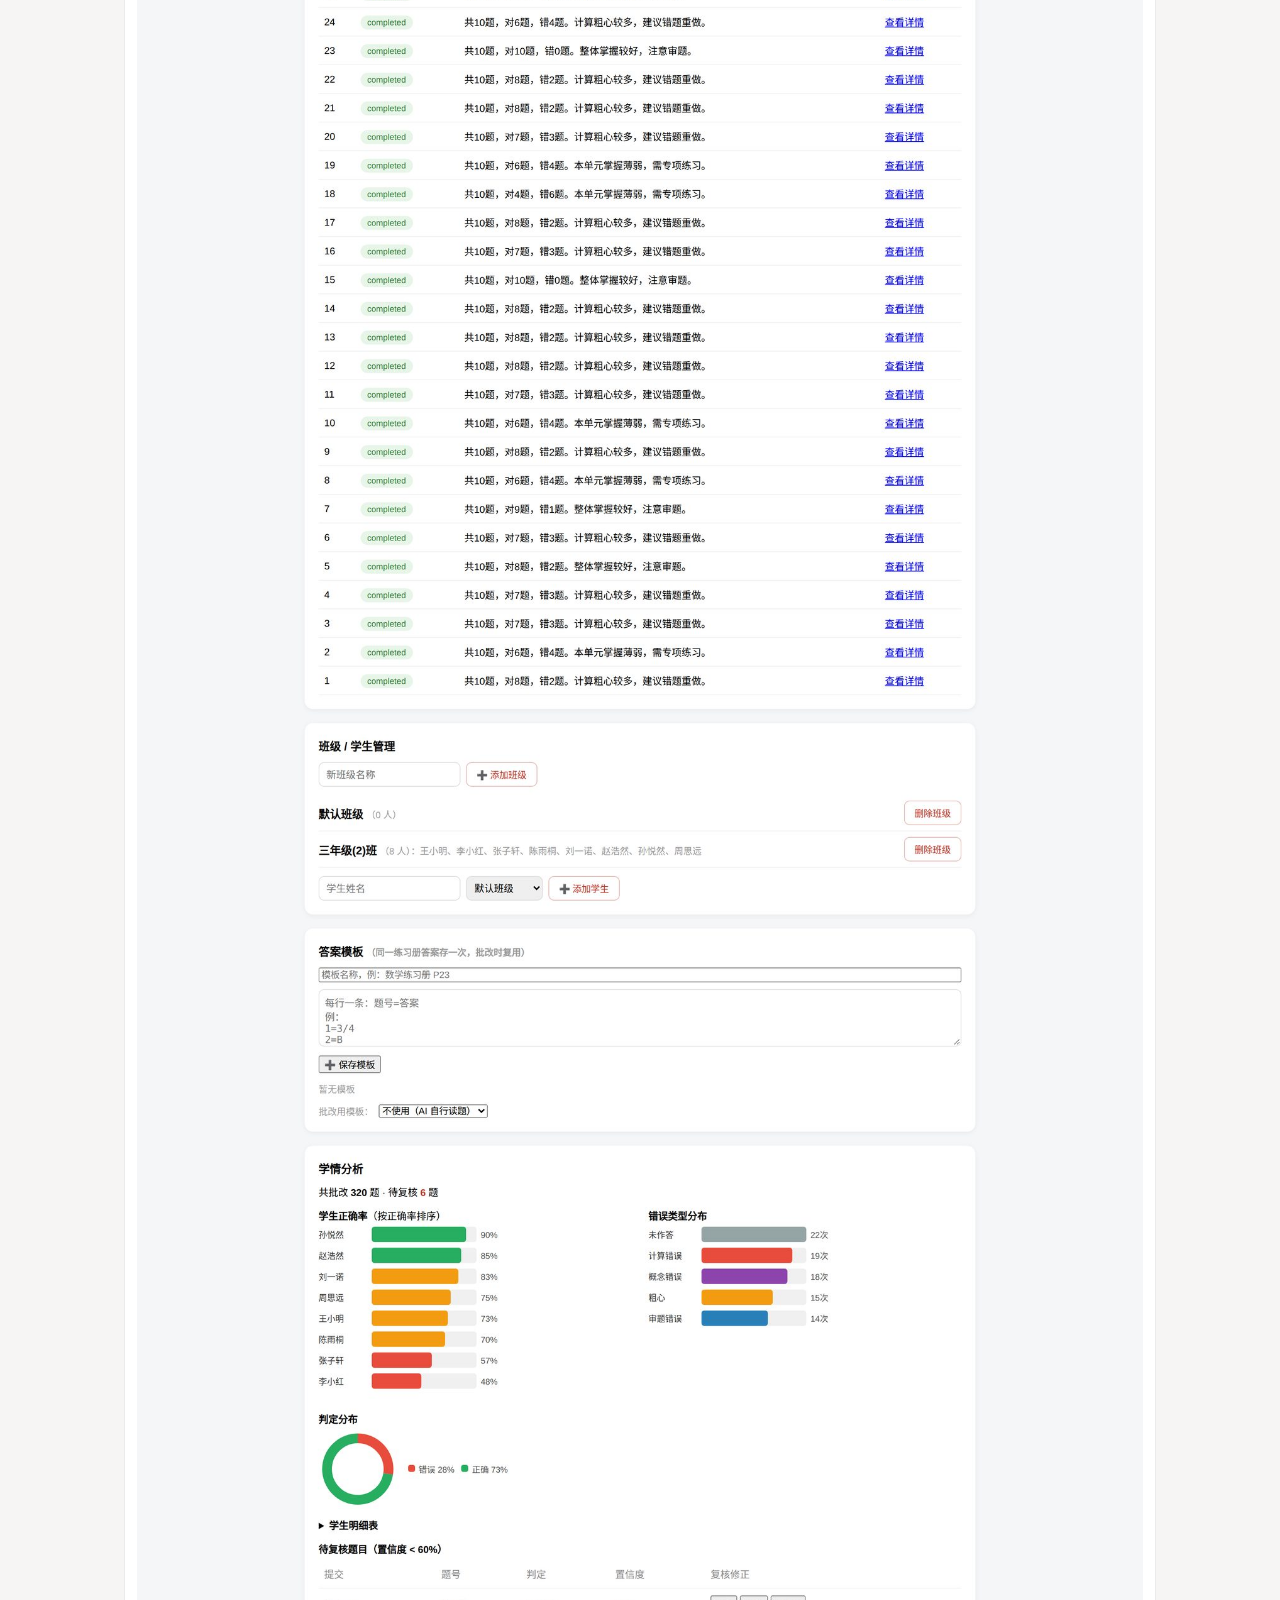
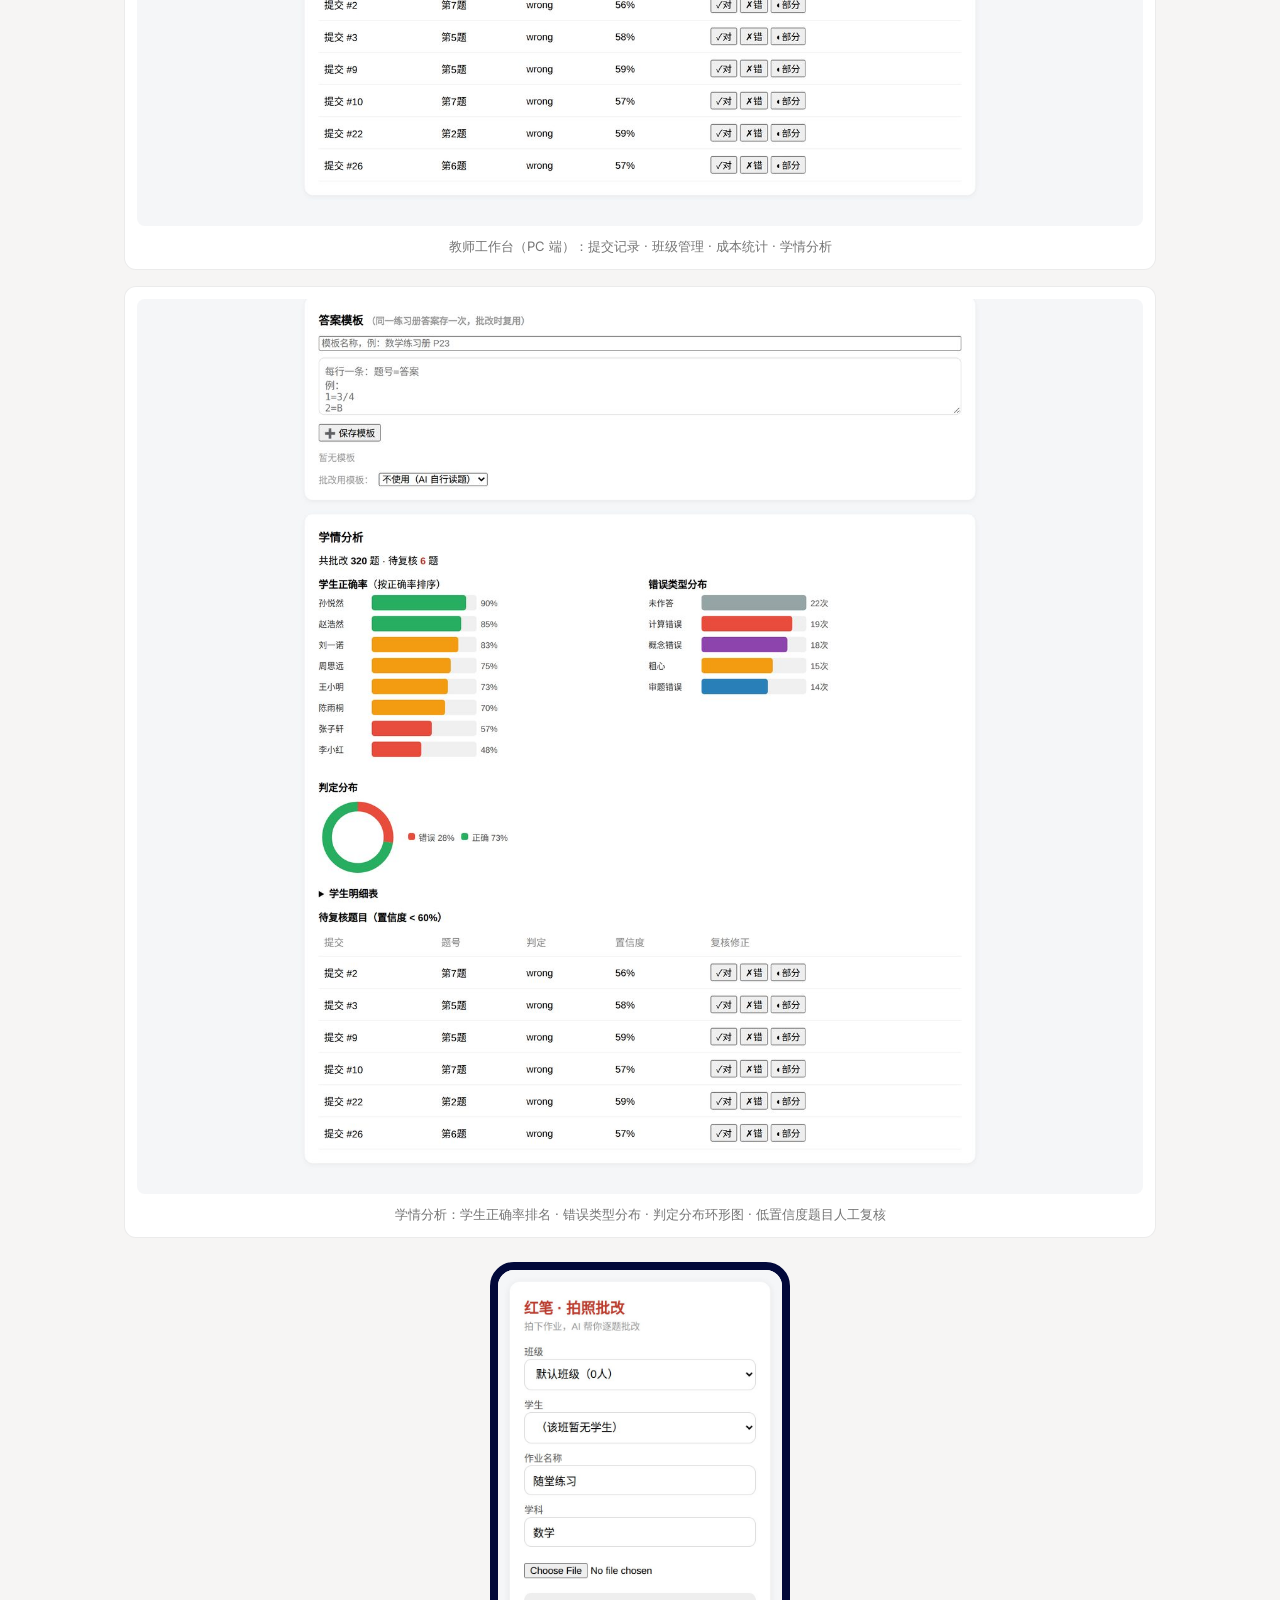
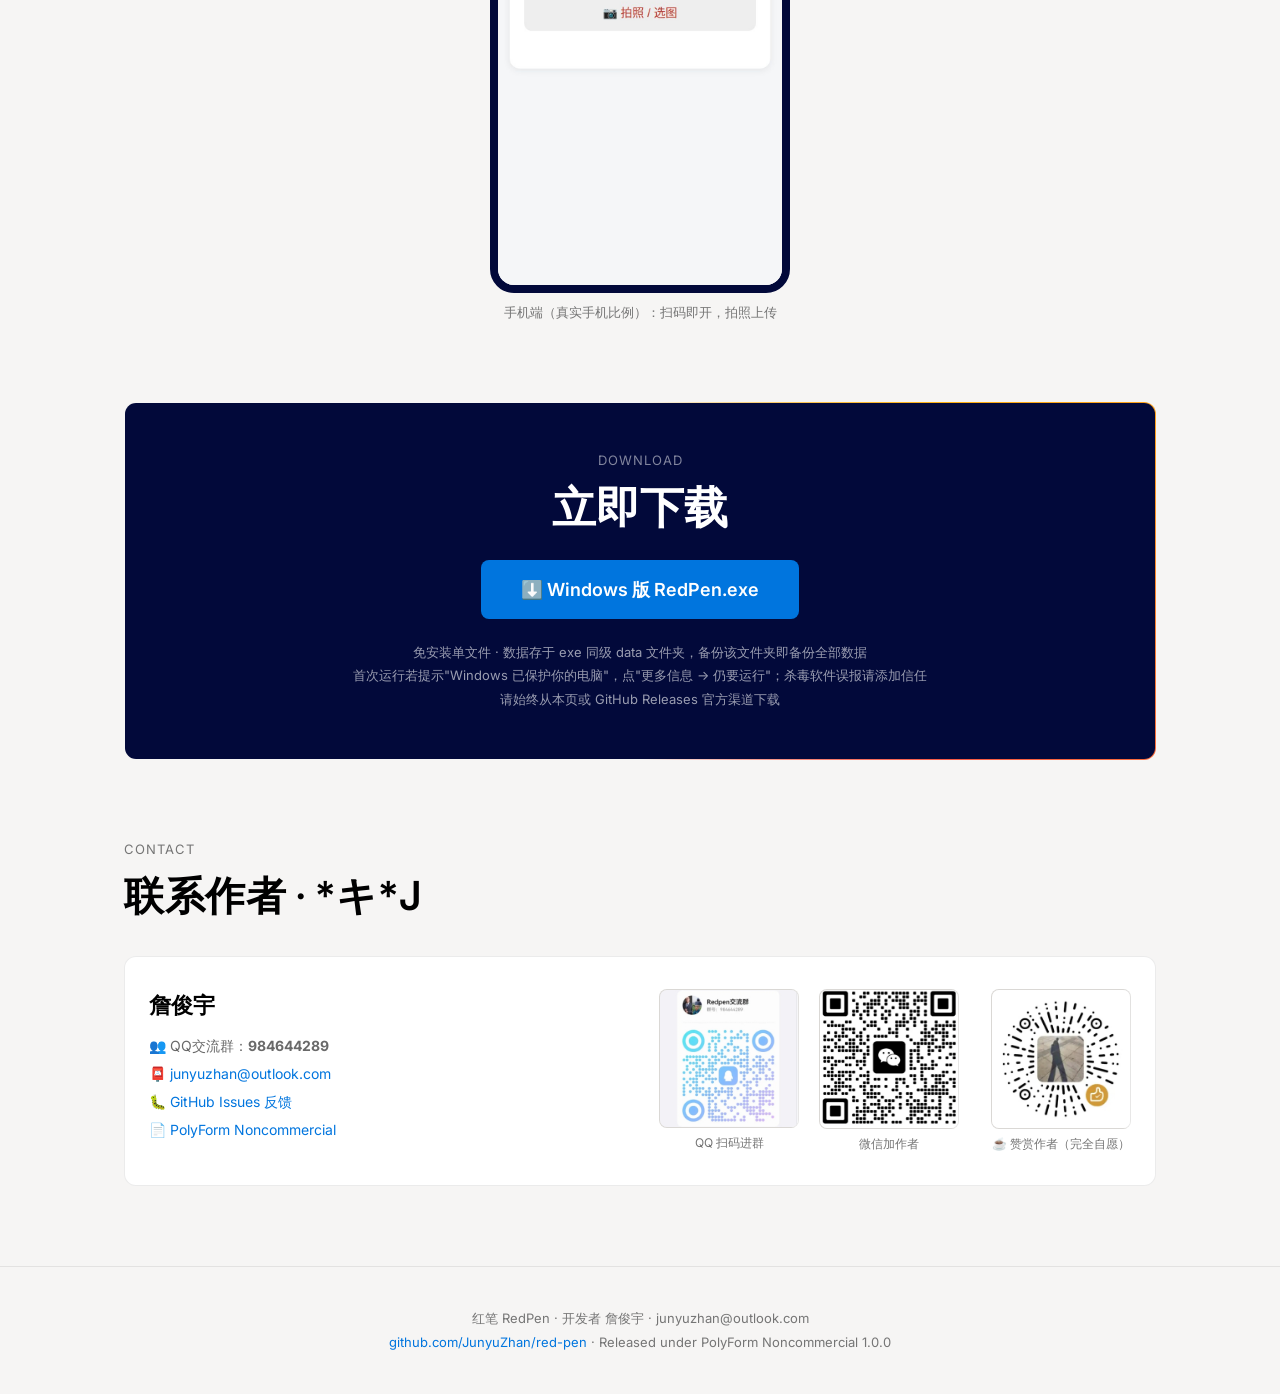
==== commit d4551f71: "Hero背景出血修复" ====
--- a/index.html
+++ b/index.html
@@ -9,7 +9,7 @@
 <link rel="apple-touch-icon" href="images/brand/logo_square.png">
 <link rel="preconnect" href="https://fonts.googleapis.com">
 <link href="https://fonts.googleapis.com/css2?family=Inter:wght@400;500;600;700&display=swap" rel="stylesheet">
-<link rel="stylesheet" href="assets/style.css?v=6">
+<link rel="stylesheet" href="assets/style.css?v=7">
 </head>
 <body>
 <nav>
@@ -29,7 +29,7 @@
   <div class="blob b2" data-parallax="0.18"></div>
   <div class="dotgrid" data-parallax="0.08"></div>
   <svg class="mtn m1" data-parallax="0.28" viewBox="0 0 1440 320" preserveAspectRatio="none" style="position:absolute;bottom:0;left:0;width:100%;height:280px;opacity:.8"><path fill="#e9e0d4" d="M0 320V220l180-120 200 90 220-140 240 110 180-80 200 90 220-70v240z"/></svg>
-  <svg class="mtn m2" data-parallax="0.16" viewBox="0 0 1440 240" preserveAspectRatio="none" style="position:absolute;bottom:0;left:0;width:100%;height:200px;opacity:.9"><path fill="#ded1c0" d="M0 240V150l240-100 220 80 260-90 260 100 220-60 240 80v80z"/></svg>
+  <svg class="mtn m2" data-parallax="0.16" viewBox="0 0 1440 240" preserveAspectRatio="none" style="position:absolute;bottom:0;left:0;width:100%;height:200px;opacity:.7"><path fill="#ded1c0" d="M0 240V150l240-100 220 80 260-90 260 100 220-60 240 80v80z"/></svg>
   <svg class="mtn m3" data-parallax="0.06" viewBox="0 0 1440 180" preserveAspectRatio="none" style="position:absolute;bottom:0;left:0;width:100%;height:140px"><path fill="#cfc0ac" d="M0 180V110l300-80 260 70 280-70 300 80 300-40v130z"/></svg>
 </div>
   <div class="hero-fg" data-parallax="-0.12" style="position:relative;z-index:2">
--- a/assets/style.css
+++ b/assets/style.css
@@ -72,8 +72,8 @@
 }
 
 /* ---- 动效层 ---- */
-.hero-bg{position:absolute;inset:0;overflow:hidden;pointer-events:none;z-index:0}
-.hero-bg .blob{position:absolute;border-radius:9999px;filter:blur(60px);opacity:.35}
+.hero-bg{position:absolute;inset:0;left:50%;right:50%;margin-left:-50vw;margin-right:-50vw;width:100vw;overflow:hidden;pointer-events:none;z-index:0}
+.hero-bg .blob{position:absolute;border-radius:9999px;filter:blur(80px);opacity:.28}
 .hero-bg .b1{width:340px;height:340px;background:var(--marigold);top:-60px;right:-80px}
 .hero-bg .b2{width:260px;height:260px;background:var(--sky-wash);bottom:-40px;left:-60px}
 .hero-bg .dotgrid{position:absolute;inset:0;background-image:radial-gradient(rgba(0,0,0,0.06) 1px, transparent 1px);background-size:22px 22px}
@@ -147,3 +147,5 @@
 .shimmer-btn{position:relative;overflow:hidden}
 .shimmer-btn::after{content:'';position:absolute;top:0;bottom:0;left:-40%;width:35%;background:linear-gradient(105deg,transparent,rgba(255,255,255,0.5),transparent);animation:sweep 2.8s ease-in-out infinite;pointer-events:none}
 @media(prefers-reduced-motion: reduce){.shimmer-btn::after{display:none}}
+
+.hero-bg::after{content:'';position:absolute;left:0;right:0;bottom:0;height:120px;background:linear-gradient(to bottom,transparent,var(--paper));pointer-events:none}
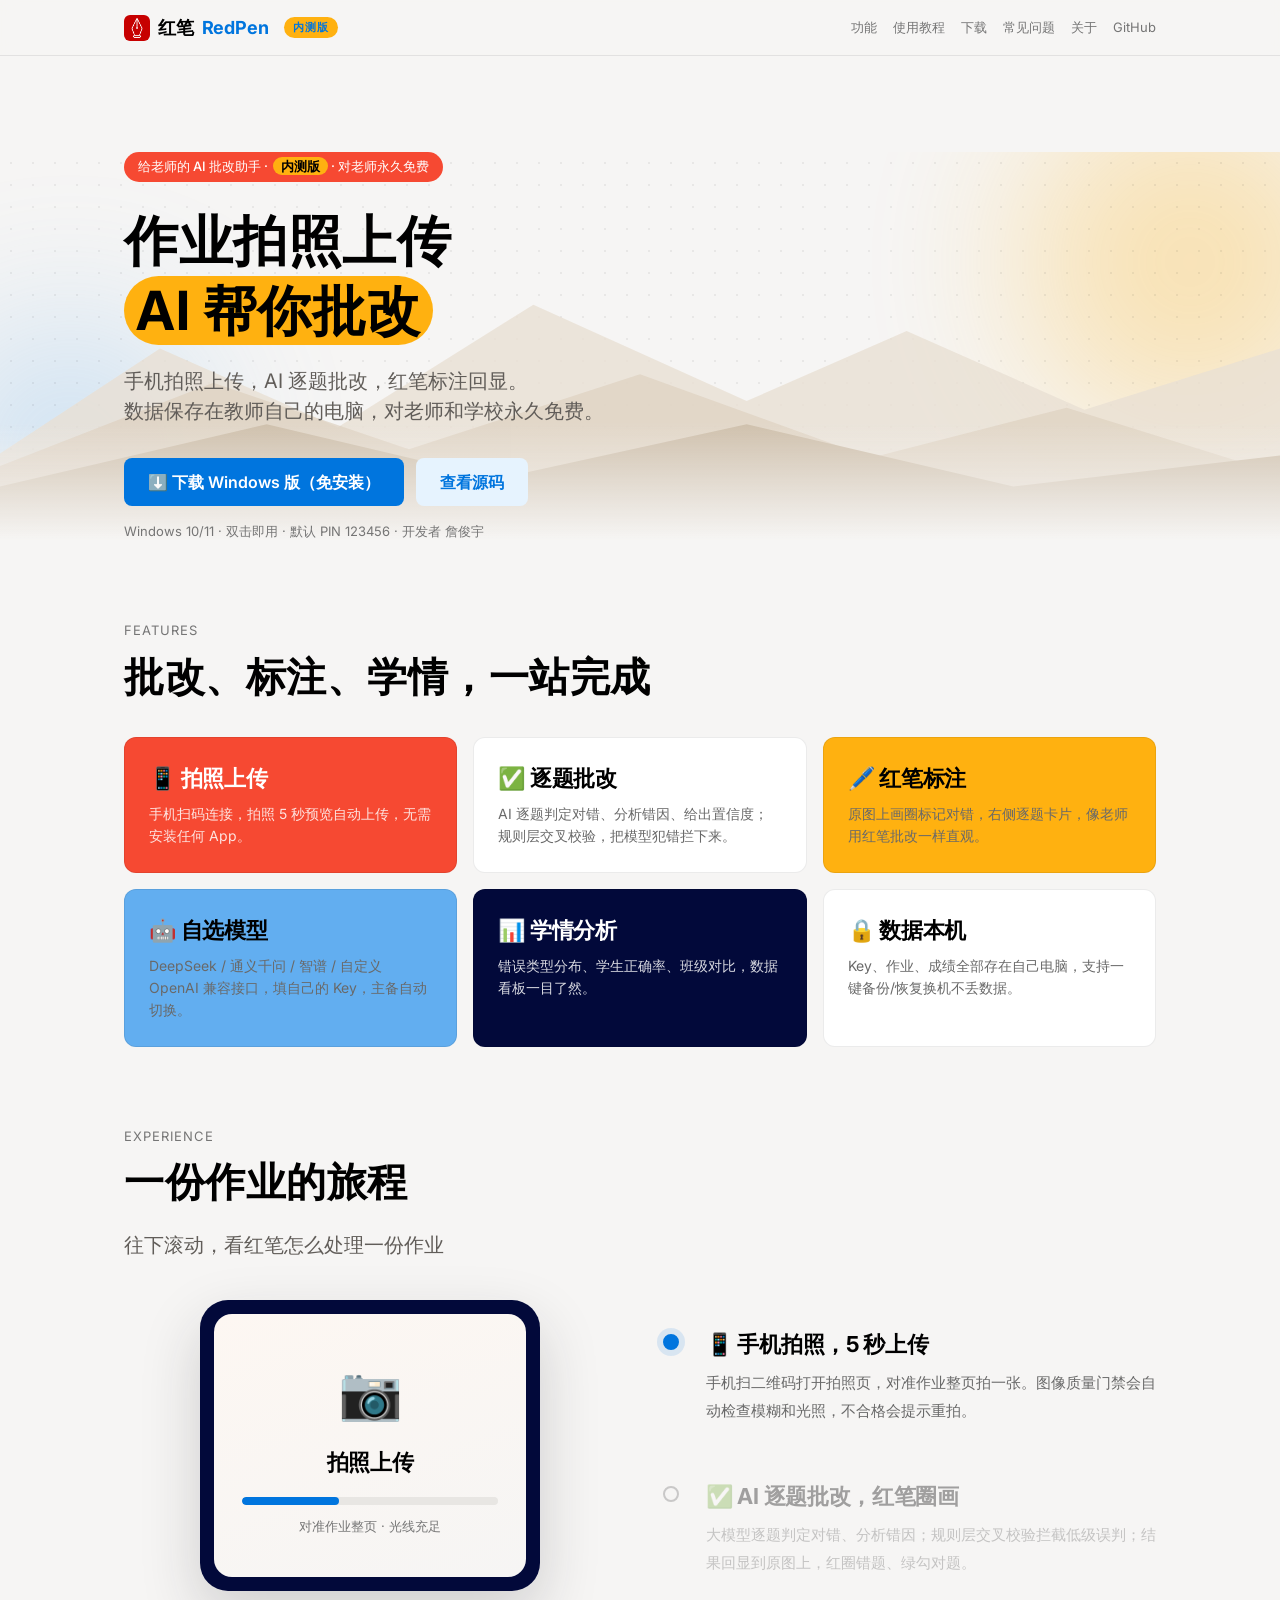
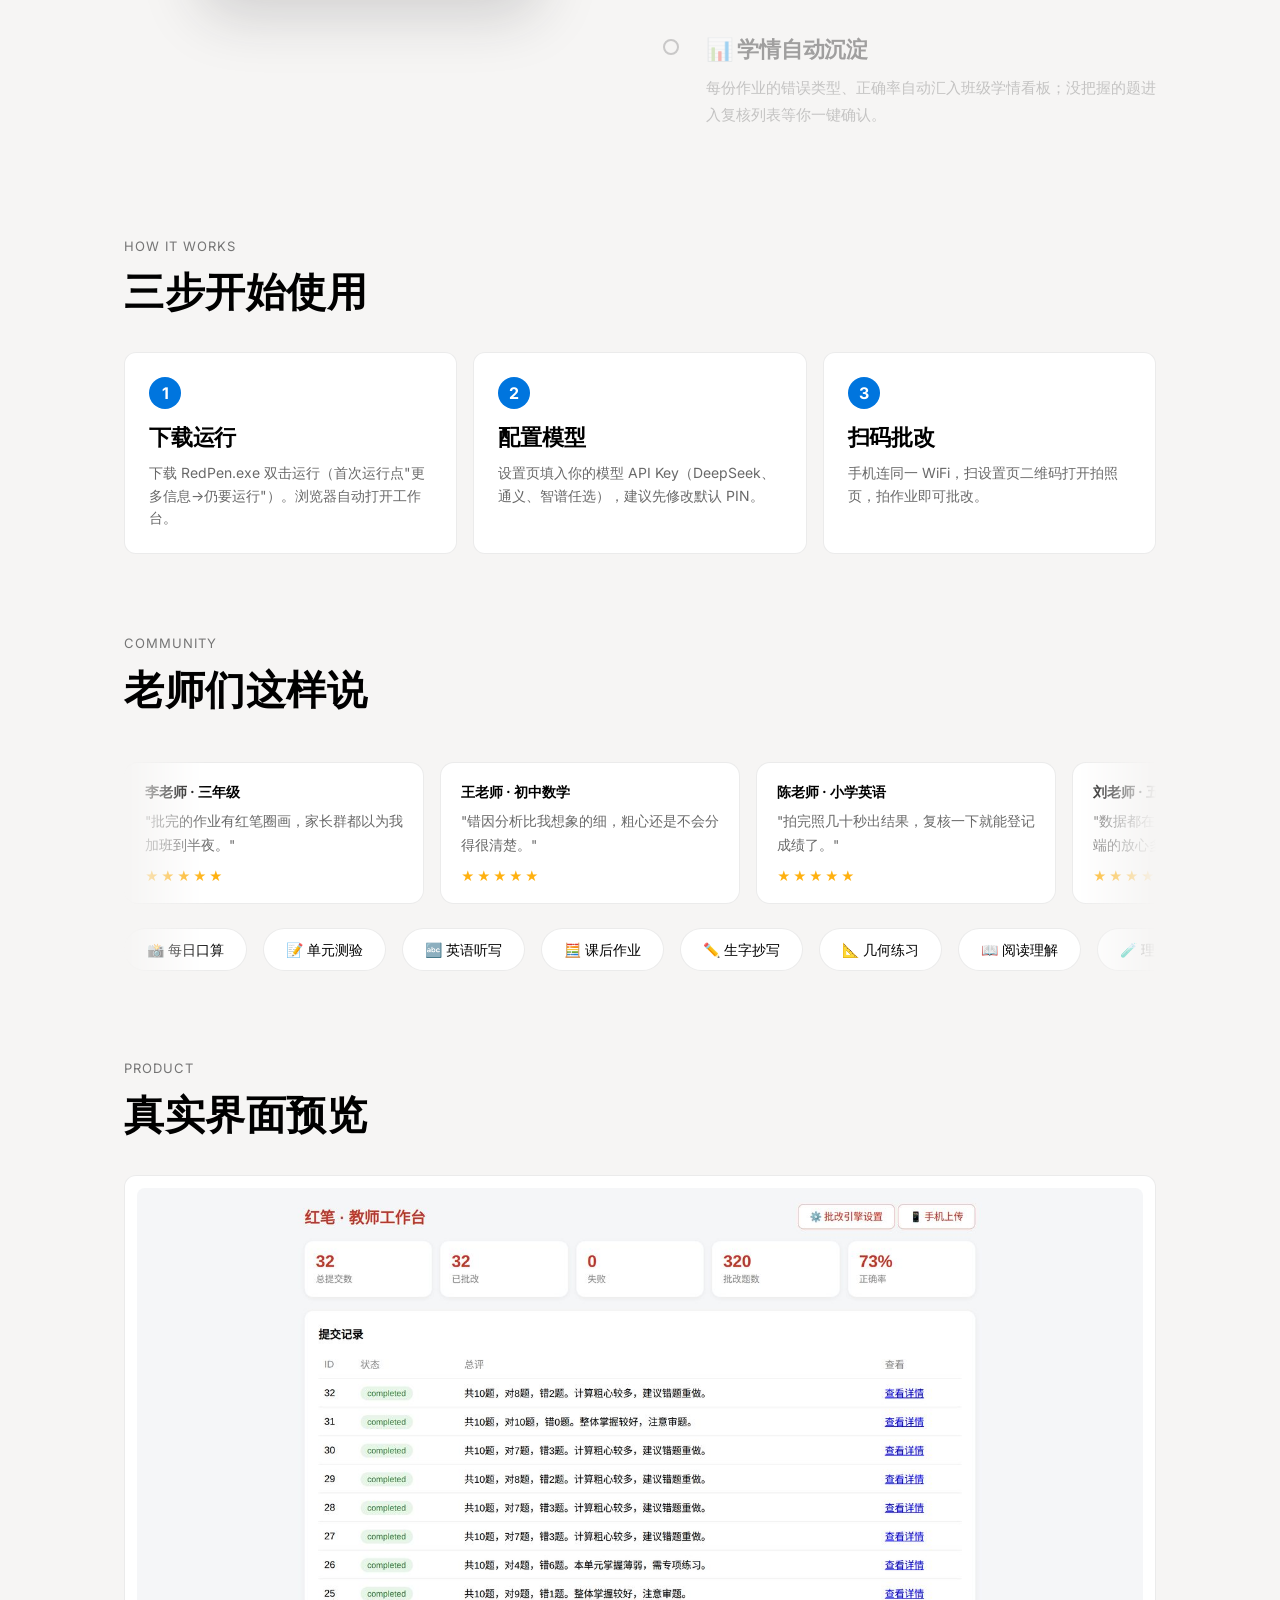
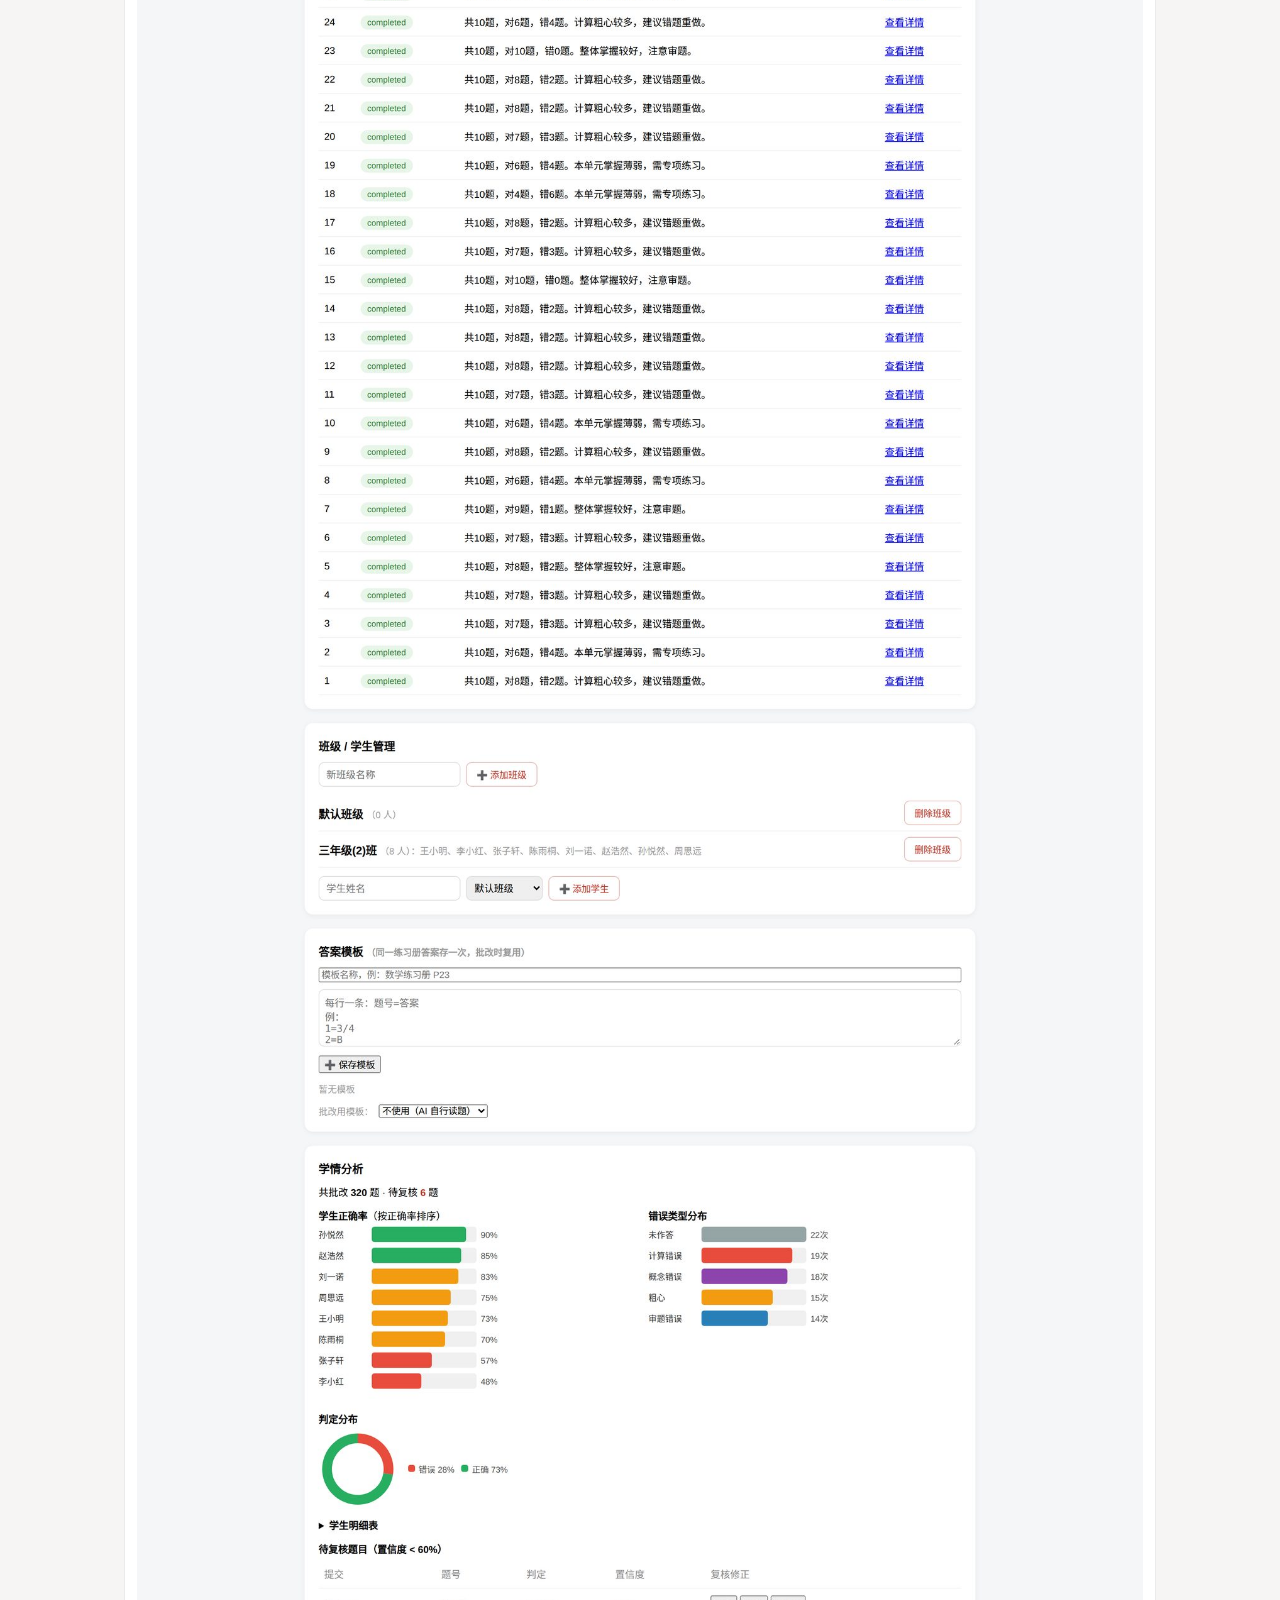
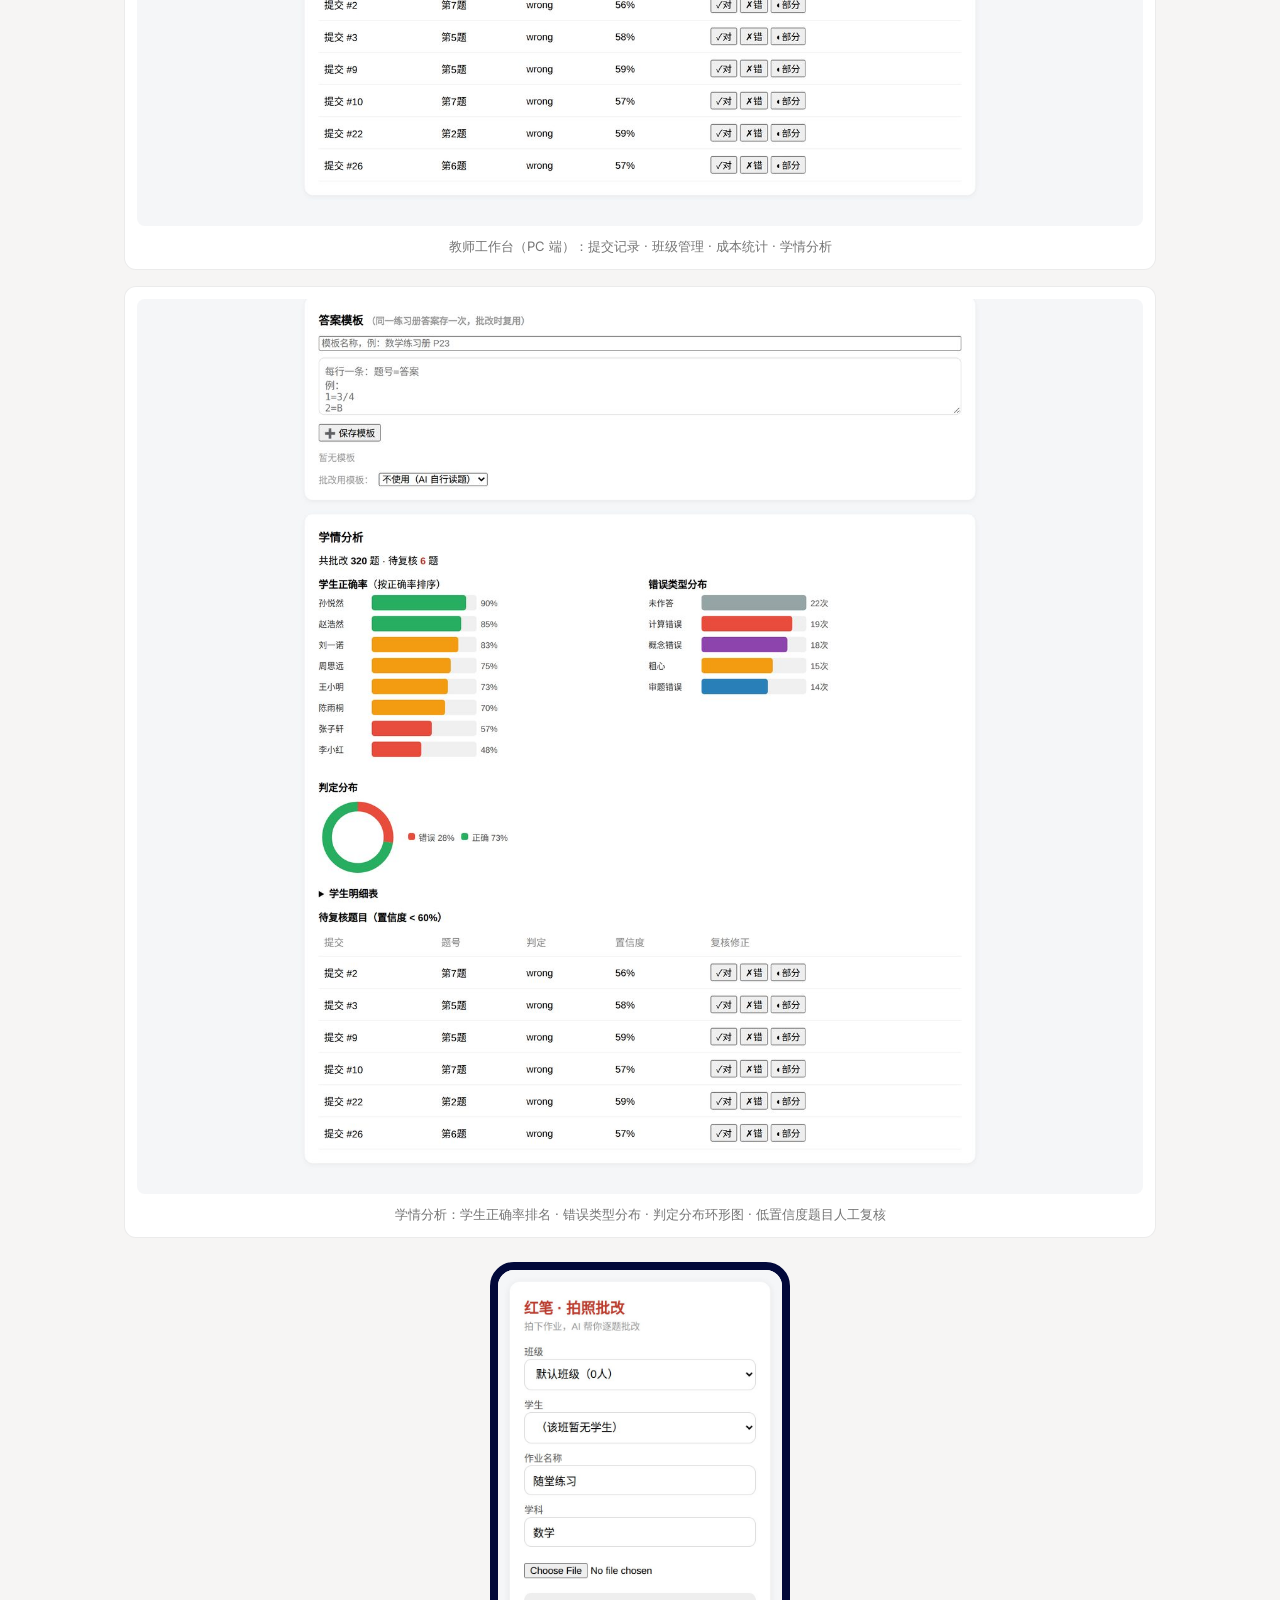
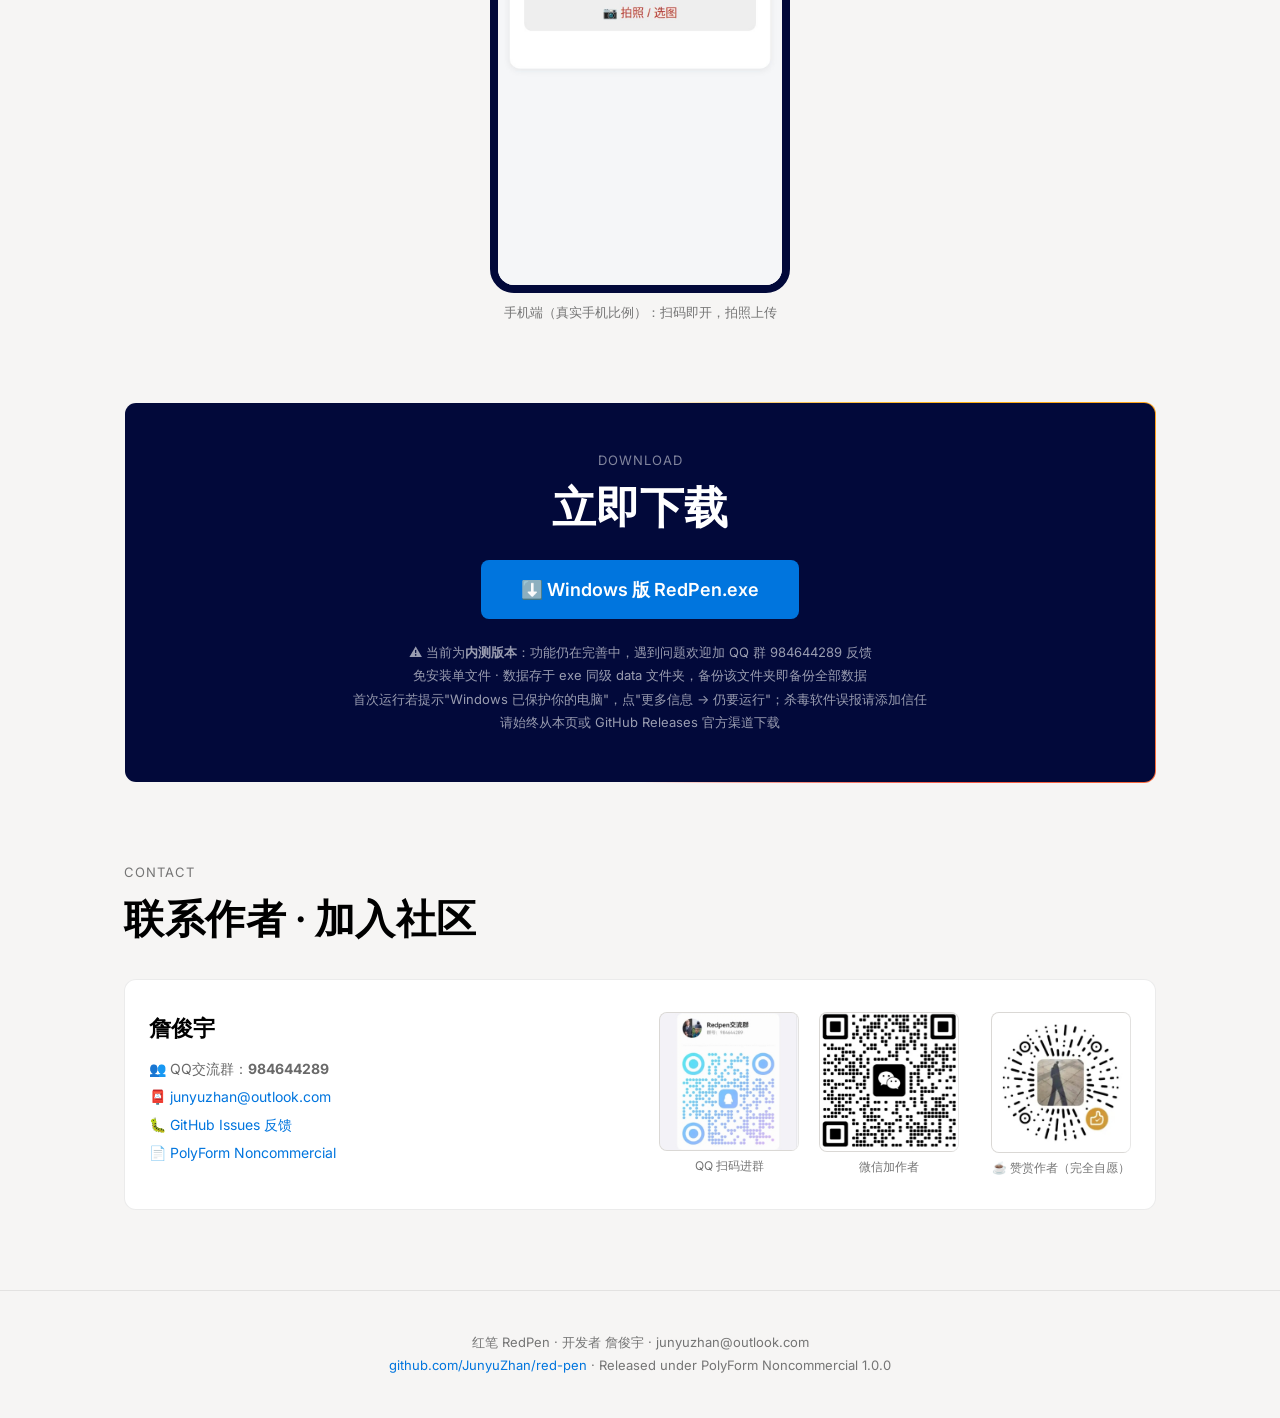
==== commit 94a238e2: "内测标识" ====
--- a/index.html
+++ b/index.html
@@ -9,12 +9,12 @@
 <link rel="apple-touch-icon" href="images/brand/logo_square.png">
 <link rel="preconnect" href="https://fonts.googleapis.com">
 <link href="https://fonts.googleapis.com/css2?family=Inter:wght@400;500;600;700&display=swap" rel="stylesheet">
-<link rel="stylesheet" href="assets/style.css?v=7">
+<link rel="stylesheet" href="assets/style.css?v=8">
 </head>
 <body>
 <nav>
   <div class="nav-inner">
-    <a class="logo" href="#" style="display:inline-flex;align-items:center;gap:8px"><img src="images/brand/logo_48.png" alt="红笔logo" style="width:26px;height:26px;border-radius:6px">红笔 <span>RedPen</span></a>
+    <a class="logo" href="#" style="display:inline-flex;align-items:center;gap:8px"><img src="images/brand/logo_48.png" alt="红笔logo" style="width:26px;height:26px;border-radius:6px">红笔 <span>RedPen</span><span class="beta-tag">内测版</span></a>
     <div class="nav-links">
       <a href="#features">功能</a><a href="guide.html">使用教程</a><a href="download.html">下载</a><a href="faq.html">常见问题</a><a href="about.html">关于</a>
       <a href="https://github.com/JunyuZhan/red-pen" target="_blank">GitHub</a>
@@ -33,7 +33,7 @@
   <svg class="mtn m3" data-parallax="0.06" viewBox="0 0 1440 180" preserveAspectRatio="none" style="position:absolute;bottom:0;left:0;width:100%;height:140px"><path fill="#cfc0ac" d="M0 180V110l300-80 260 70 280-70 300 80 300-40v130z"/></svg>
 </div>
   <div class="hero-fg" data-parallax="-0.12" style="position:relative;z-index:2">
-  <div class="pill">给老师的 AI 批改助手 <b>对老师永久免费</b></div>
+  <div class="pill">给老师的 AI 批改助手 · <b>内测版</b> · 对老师永久免费</div>
   <h1 class="display">作业拍照上传<br><span class="hl">AI 帮你批改</span></h1>
   <p class="sub">手机拍照上传，AI 逐题批改，红笔标注回显。<br>数据保存在教师自己的电脑，对老师和学校永久免费。</p>
   <div class="cta-row">
@@ -173,7 +173,7 @@
     <div class="kicker" style="color:rgba(255,255,255,0.5)">Download</div>
     <h2>立即下载</h2>
     <a class="btn btn-primary shimmer-btn" href="https://github.com/JunyuZhan/red-pen/releases/latest" target="_blank">⬇️ Windows 版 RedPen.exe</a>
-    <p class="dl-note">免安装单文件 · 数据存于 exe 同级 data 文件夹，备份该文件夹即备份全部数据<br>
+    <p class="dl-note">⚠️ 当前为<b>内测版本</b>：功能仍在完善中，遇到问题欢迎加 QQ 群 984644289 反馈<br>免安装单文件 · 数据存于 exe 同级 data 文件夹，备份该文件夹即备份全部数据<br>
     首次运行若提示"Windows 已保护你的电脑"，点"更多信息 → 仍要运行"；杀毒软件误报请添加信任<br>
     请始终从本页或 GitHub Releases 官方渠道下载</p>
   </div>
--- a/assets/style.css
+++ b/assets/style.css
@@ -149,3 +149,7 @@
 @media(prefers-reduced-motion: reduce){.shimmer-btn::after{display:none}}
 
 .hero-bg::after{content:'';position:absolute;left:0;right:0;bottom:0;height:120px;background:linear-gradient(to bottom,transparent,var(--paper));pointer-events:none}
+
+/* 内测标识 */
+.beta-tag{display:inline-block;background:var(--marigold);color:#fff;font-size:11px;font-weight:700;border-radius:9999px;padding:2px 9px;margin-left:8px;vertical-align:2px;letter-spacing:1px}
+.beta-note{background:#fff8ec;border:1px solid rgba(255,177,16,0.35);border-radius:10px;padding:12px 16px;font-size:13.5px;color:#8a5b00;line-height:1.8;margin-top:16px}
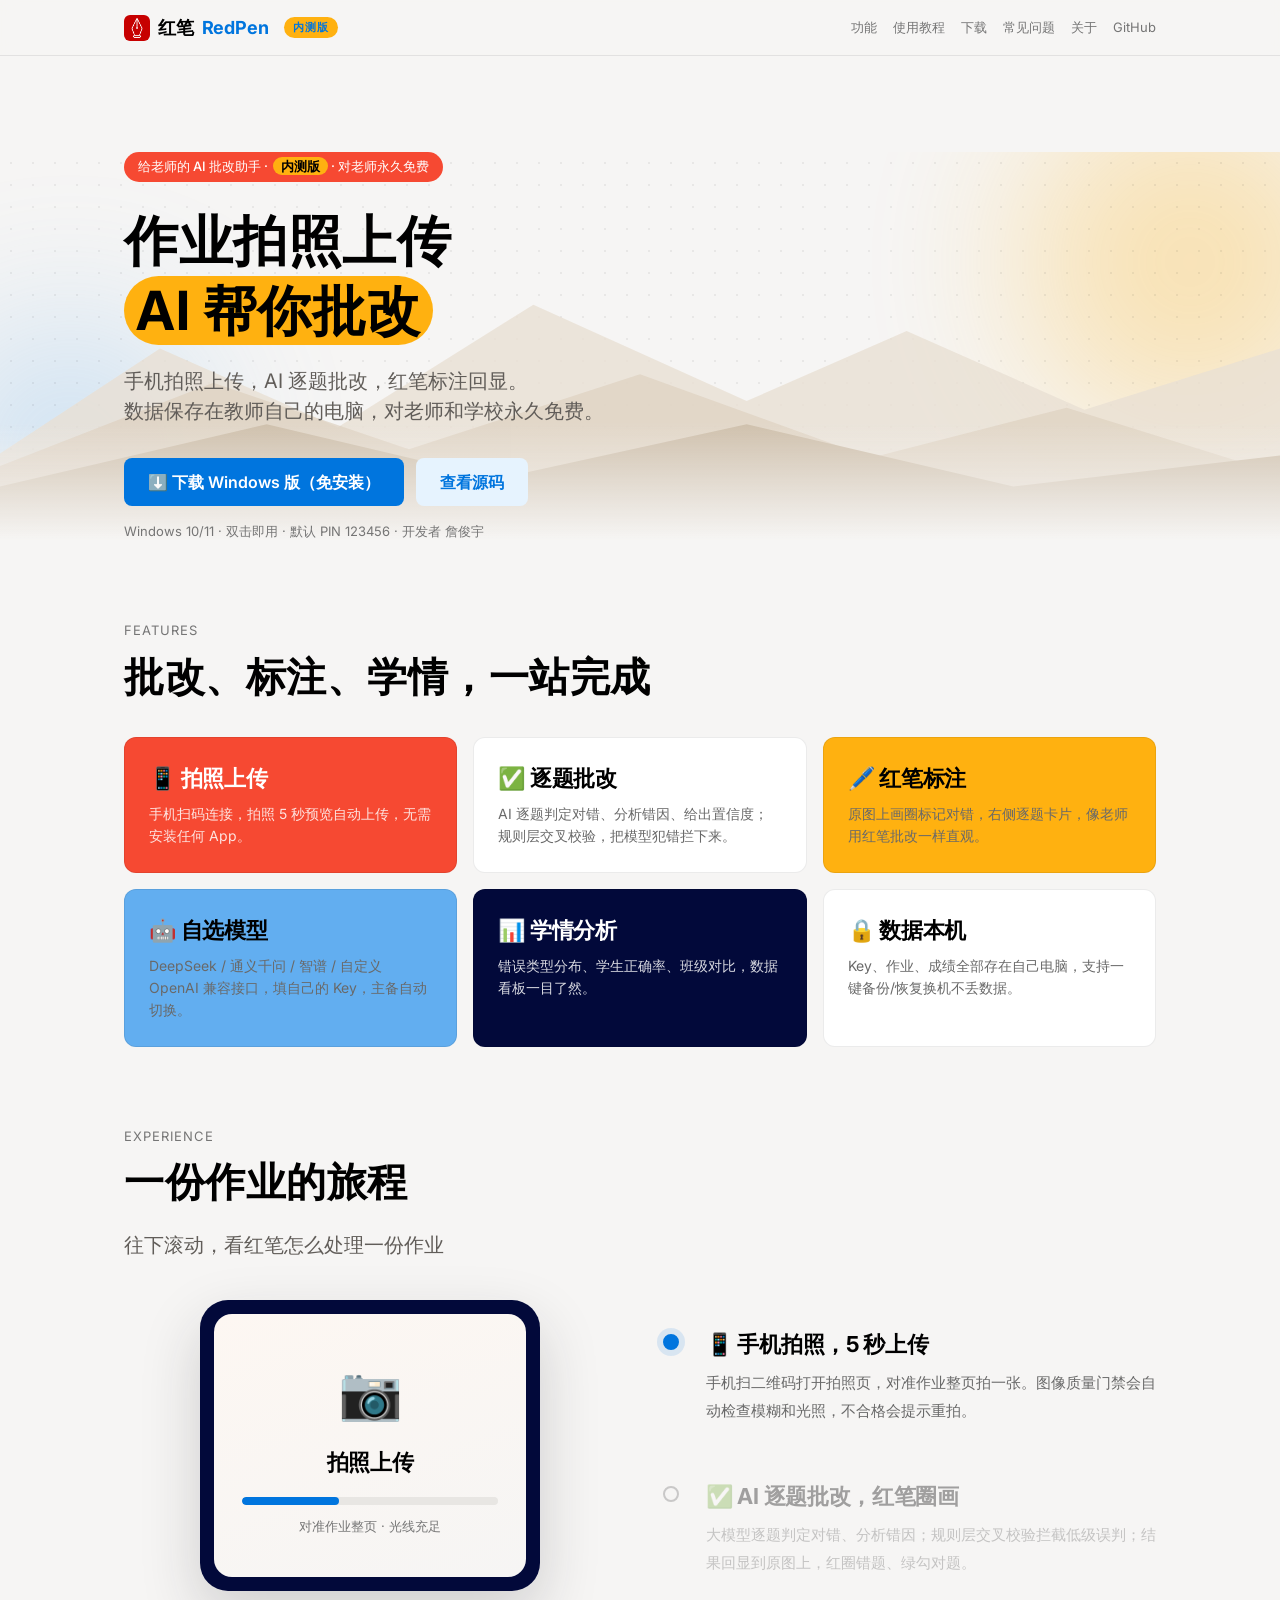
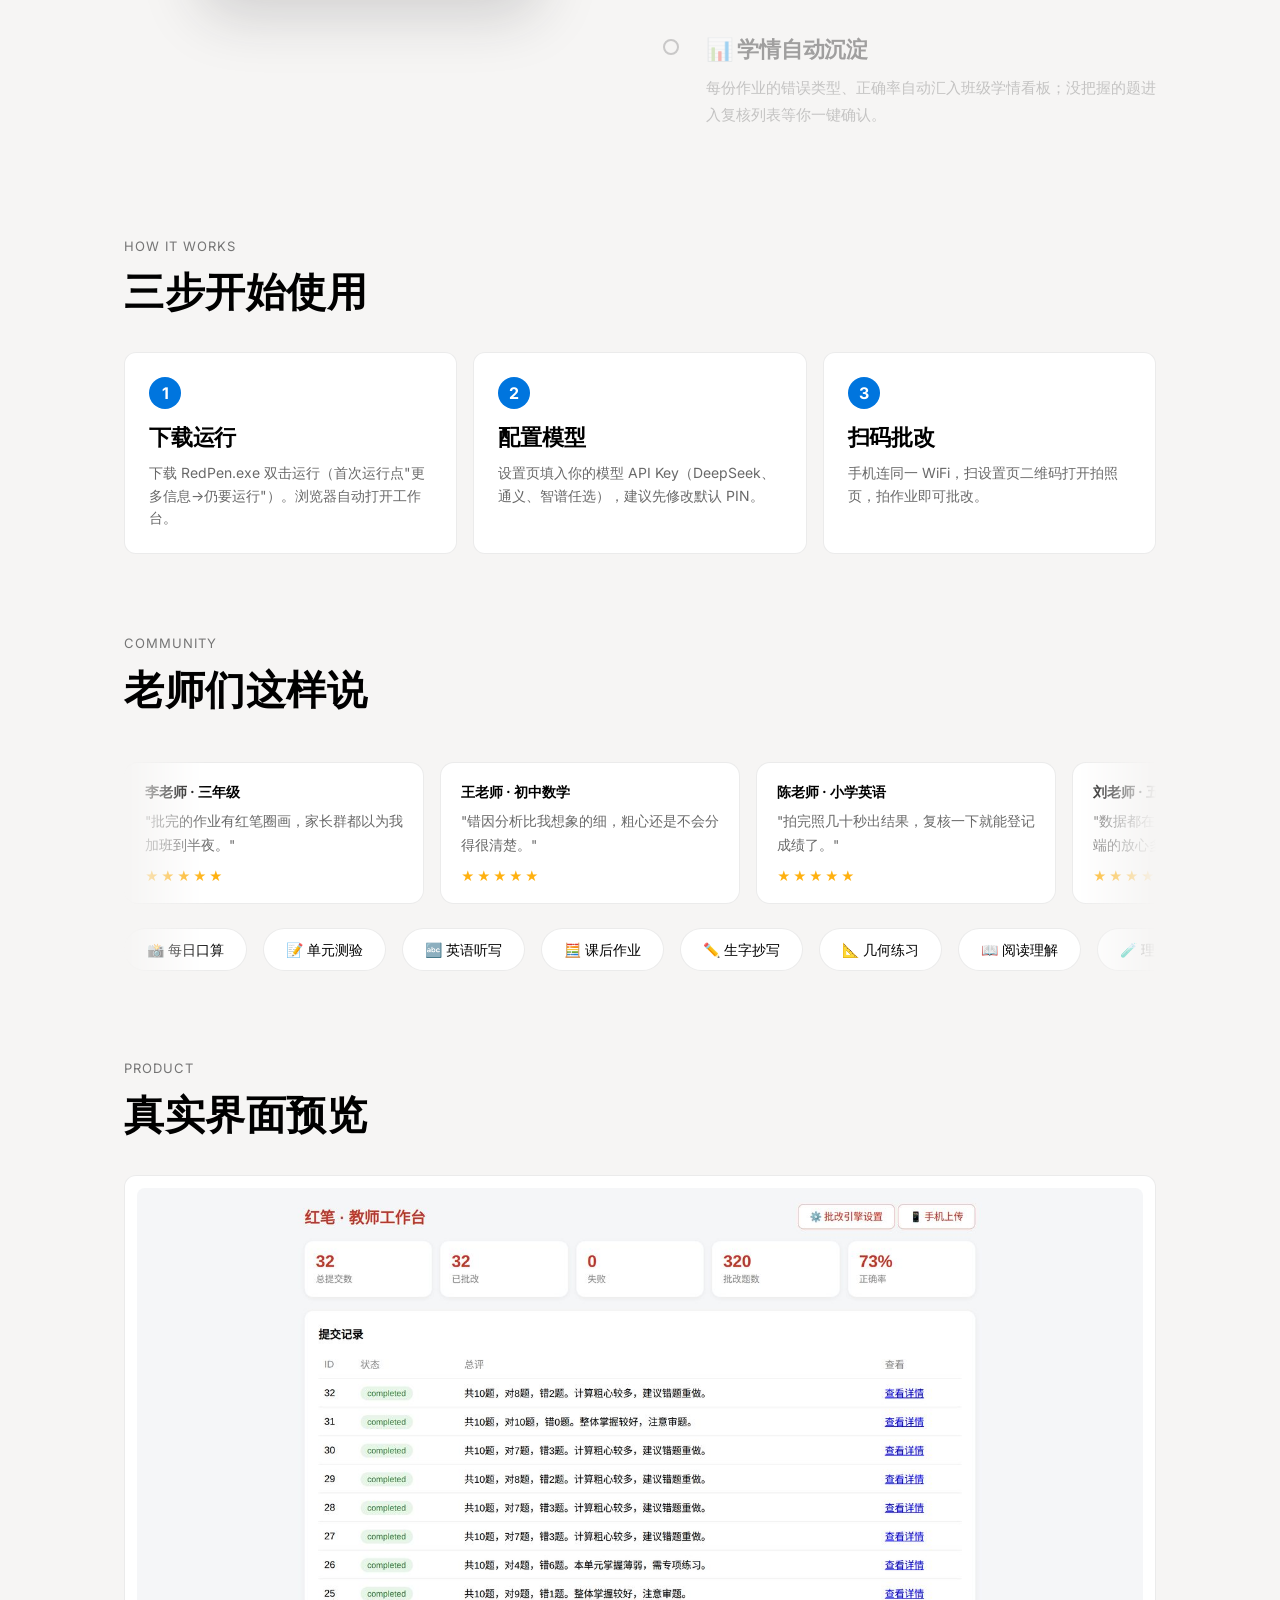
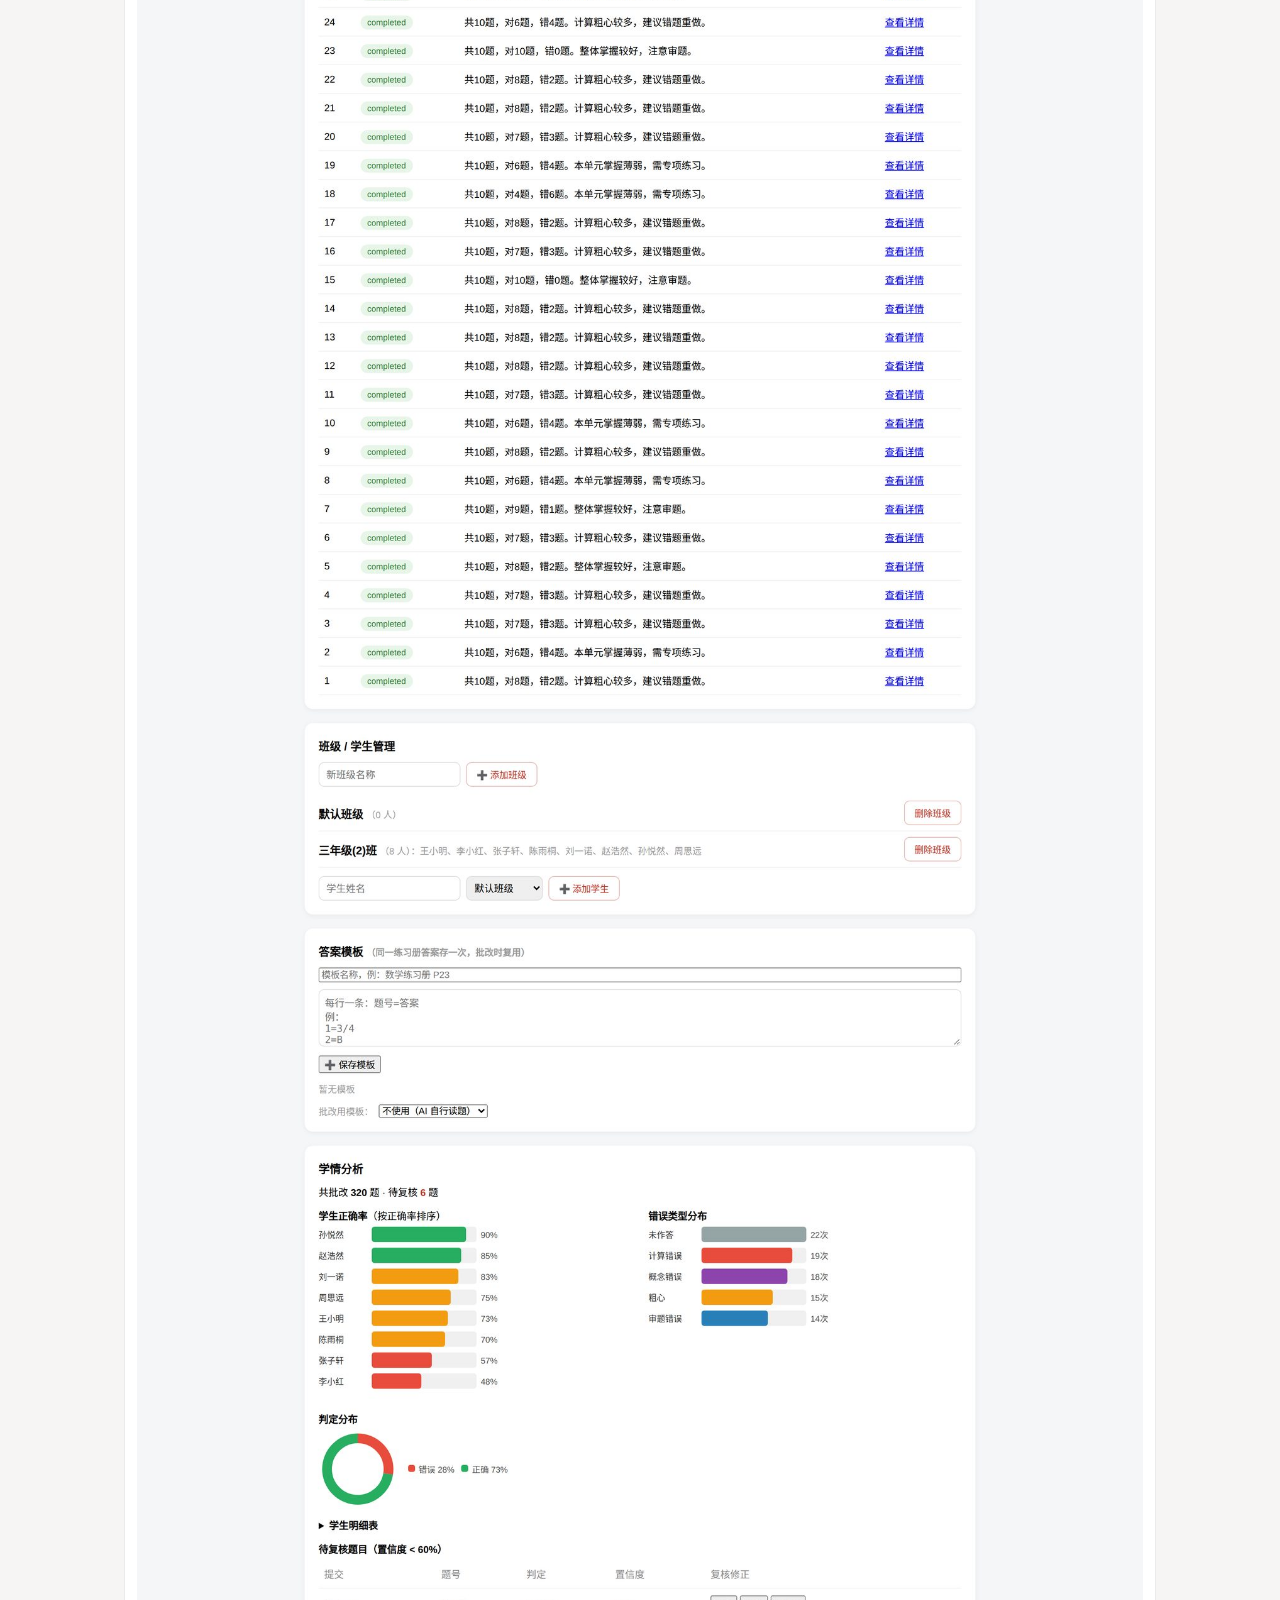
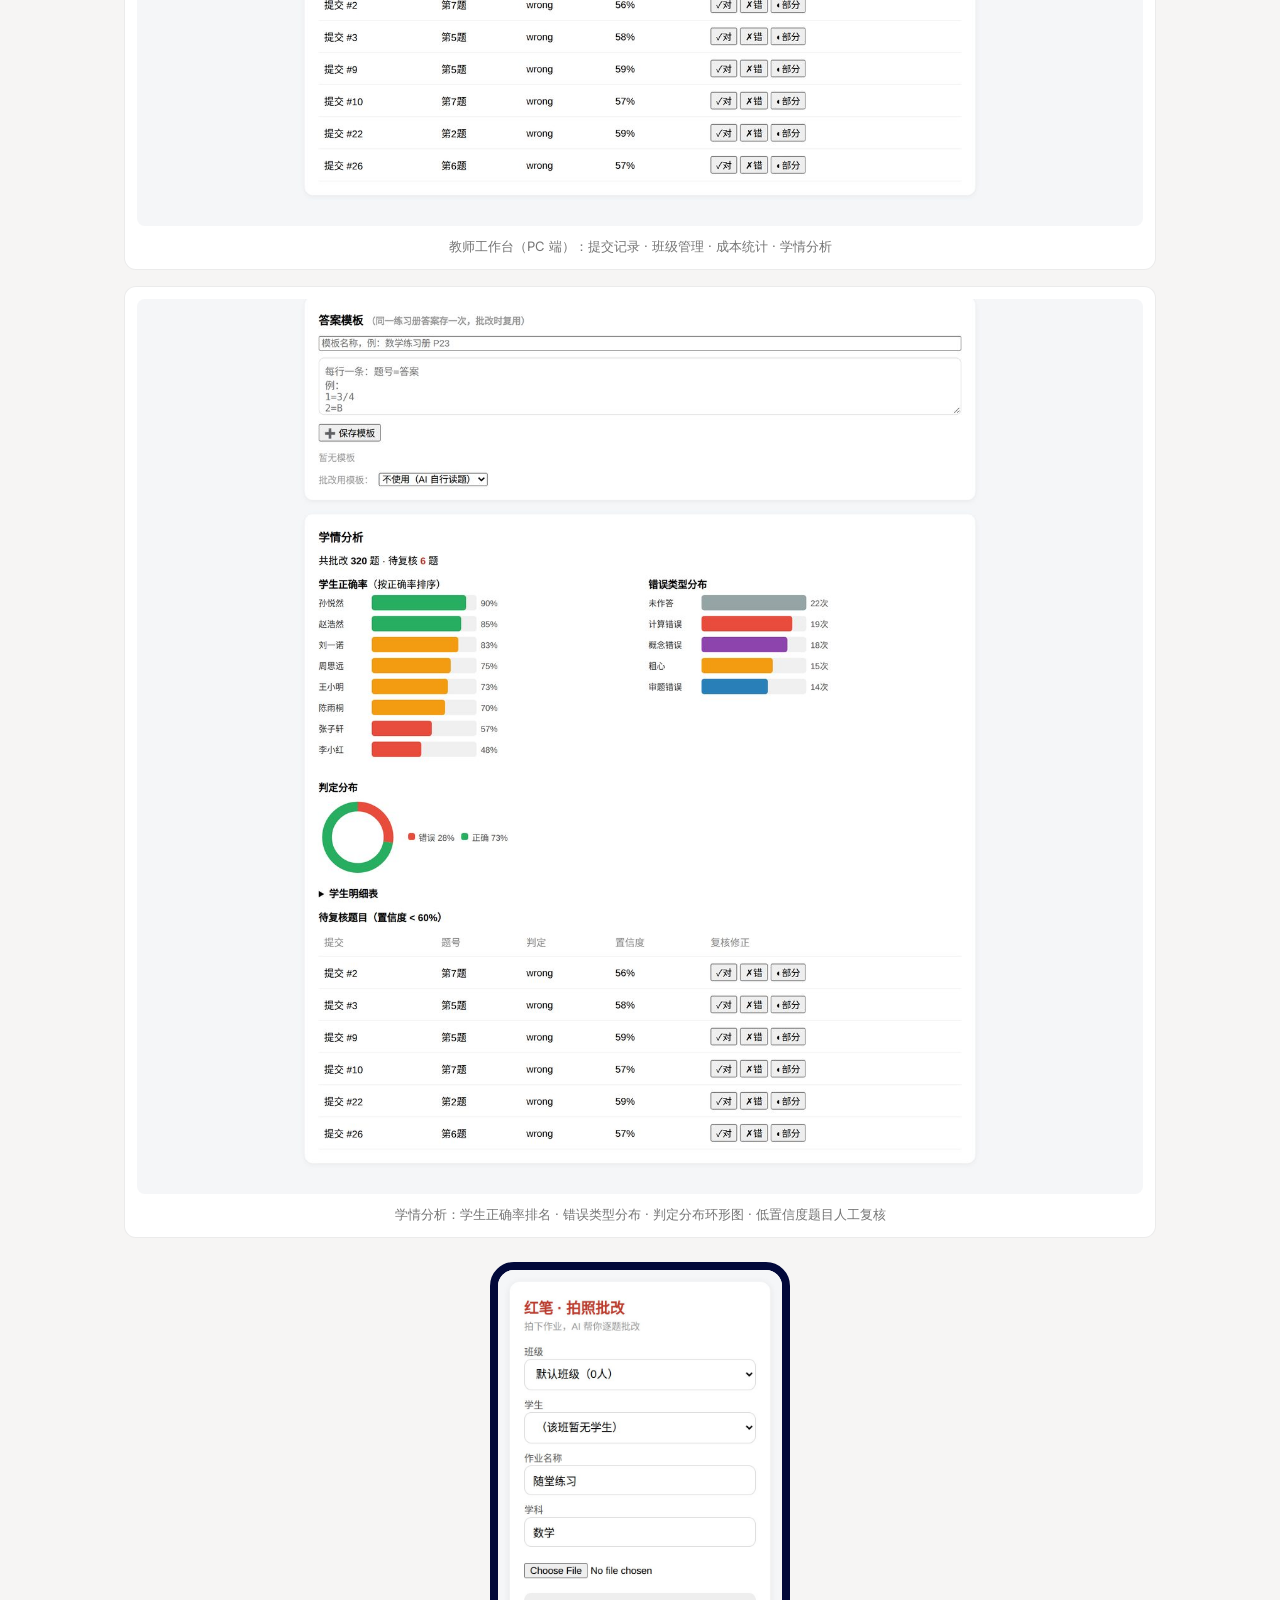
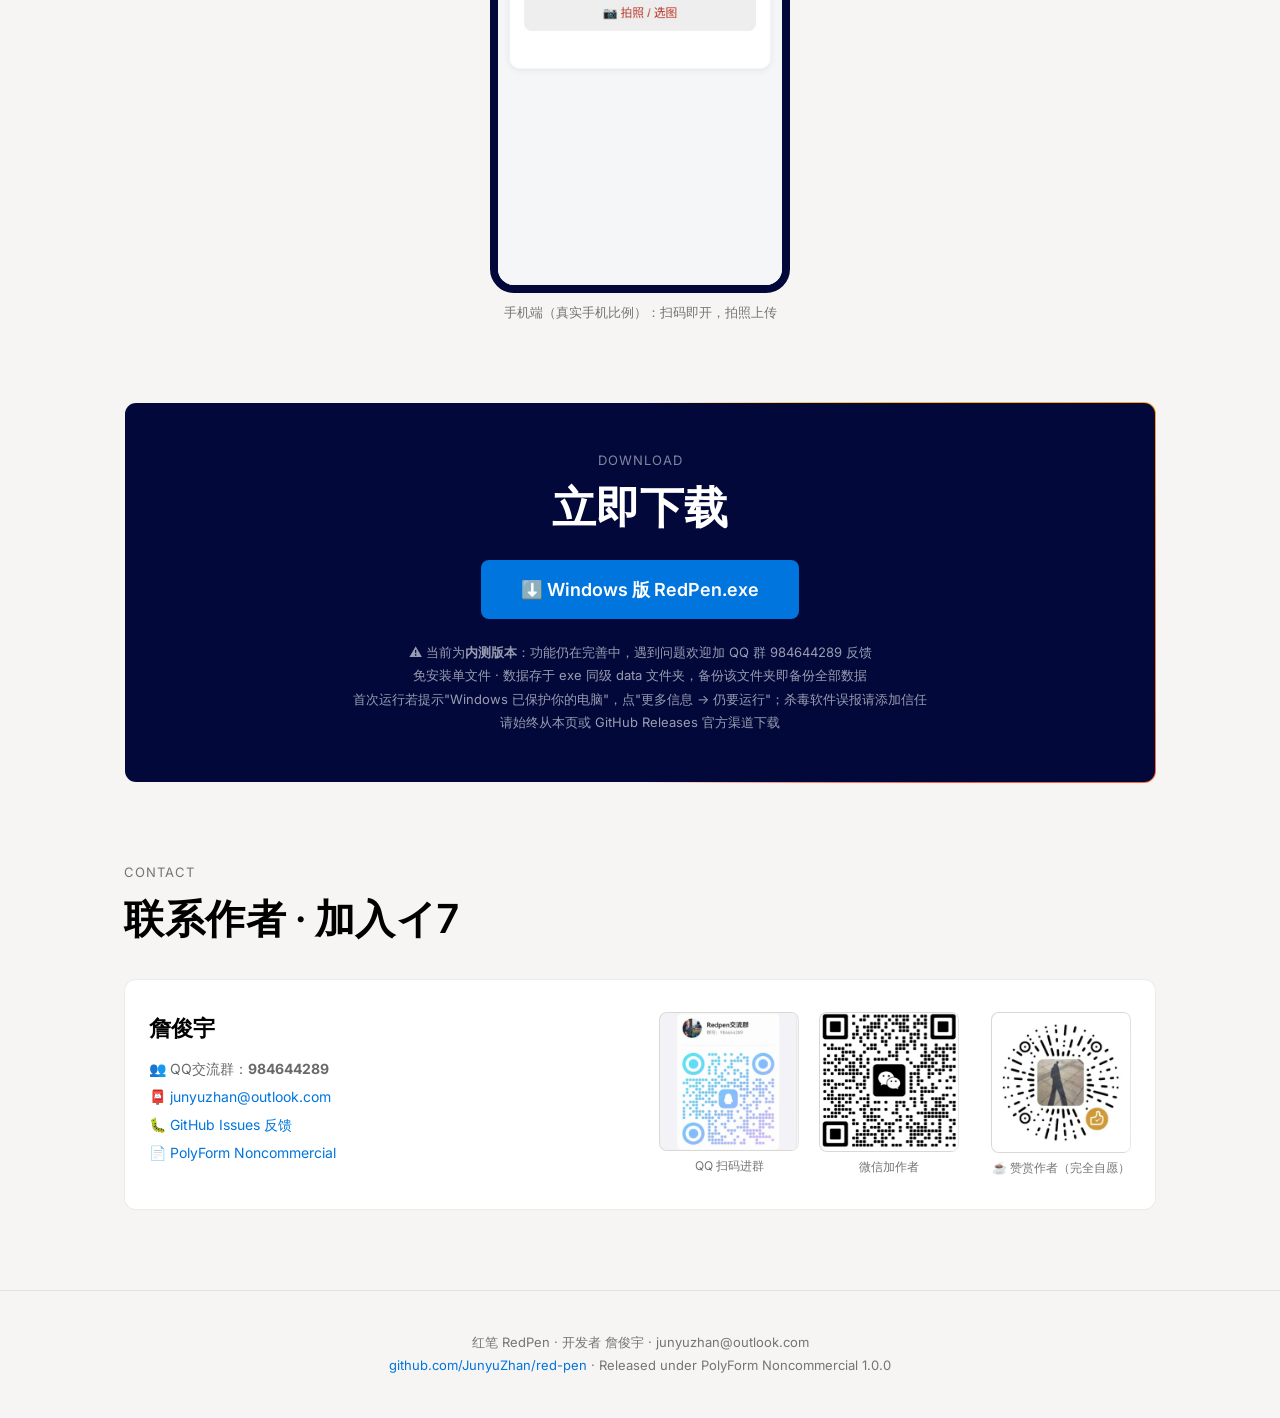
==== commit 3191c6fb: "OG分享标签" ====
--- a/index.html
+++ b/index.html
@@ -4,6 +4,15 @@
 <meta charset="UTF-8">
 <meta name="viewport" content="width=device-width, initial-scale=1.0">
 <title>红笔 RedPen · 教师作业 AI 批改助手</title>
+<meta property="og:title" content="红笔 RedPen — 手机拍照上传，AI 帮你批改作业">
+<meta property="og:description" content="老师永久免费的AI作业批改助手：手机拍照上传，AI逐题批改、红笔标注、学情分析，数据只存老师自己电脑。开发者詹俊宇。">
+<meta property="og:type" content="website">
+<meta property="og:url" content="https://redpen.zhanjunyu.com/">
+<meta property="og:image" content="https://redpen.zhanjunyu.com/images/brand/logo_square.png">
+<meta name="twitter:card" content="summary">
+<meta name="twitter:title" content="红笔 RedPen — 手机拍照上传，AI 帮你批改作业">
+<meta name="twitter:description" content="老师永久免费的AI作业批改助手：手机拍照上传，AI逐题批改、红笔标注、学情分析，数据只存老师自己电脑。开发者詹俊宇。">
+<meta name="twitter:image" content="https://redpen.zhanjunyu.com/images/brand/logo_square.png">
 <meta name="description" content="手机拍照上传作业，AI 逐题批改，红笔标注回显，学情分析看板。对老师永久免费。">
 <link rel="icon" type="image/png" href="images/brand/favicon_64.png">
 <link rel="apple-touch-icon" href="images/brand/logo_square.png">
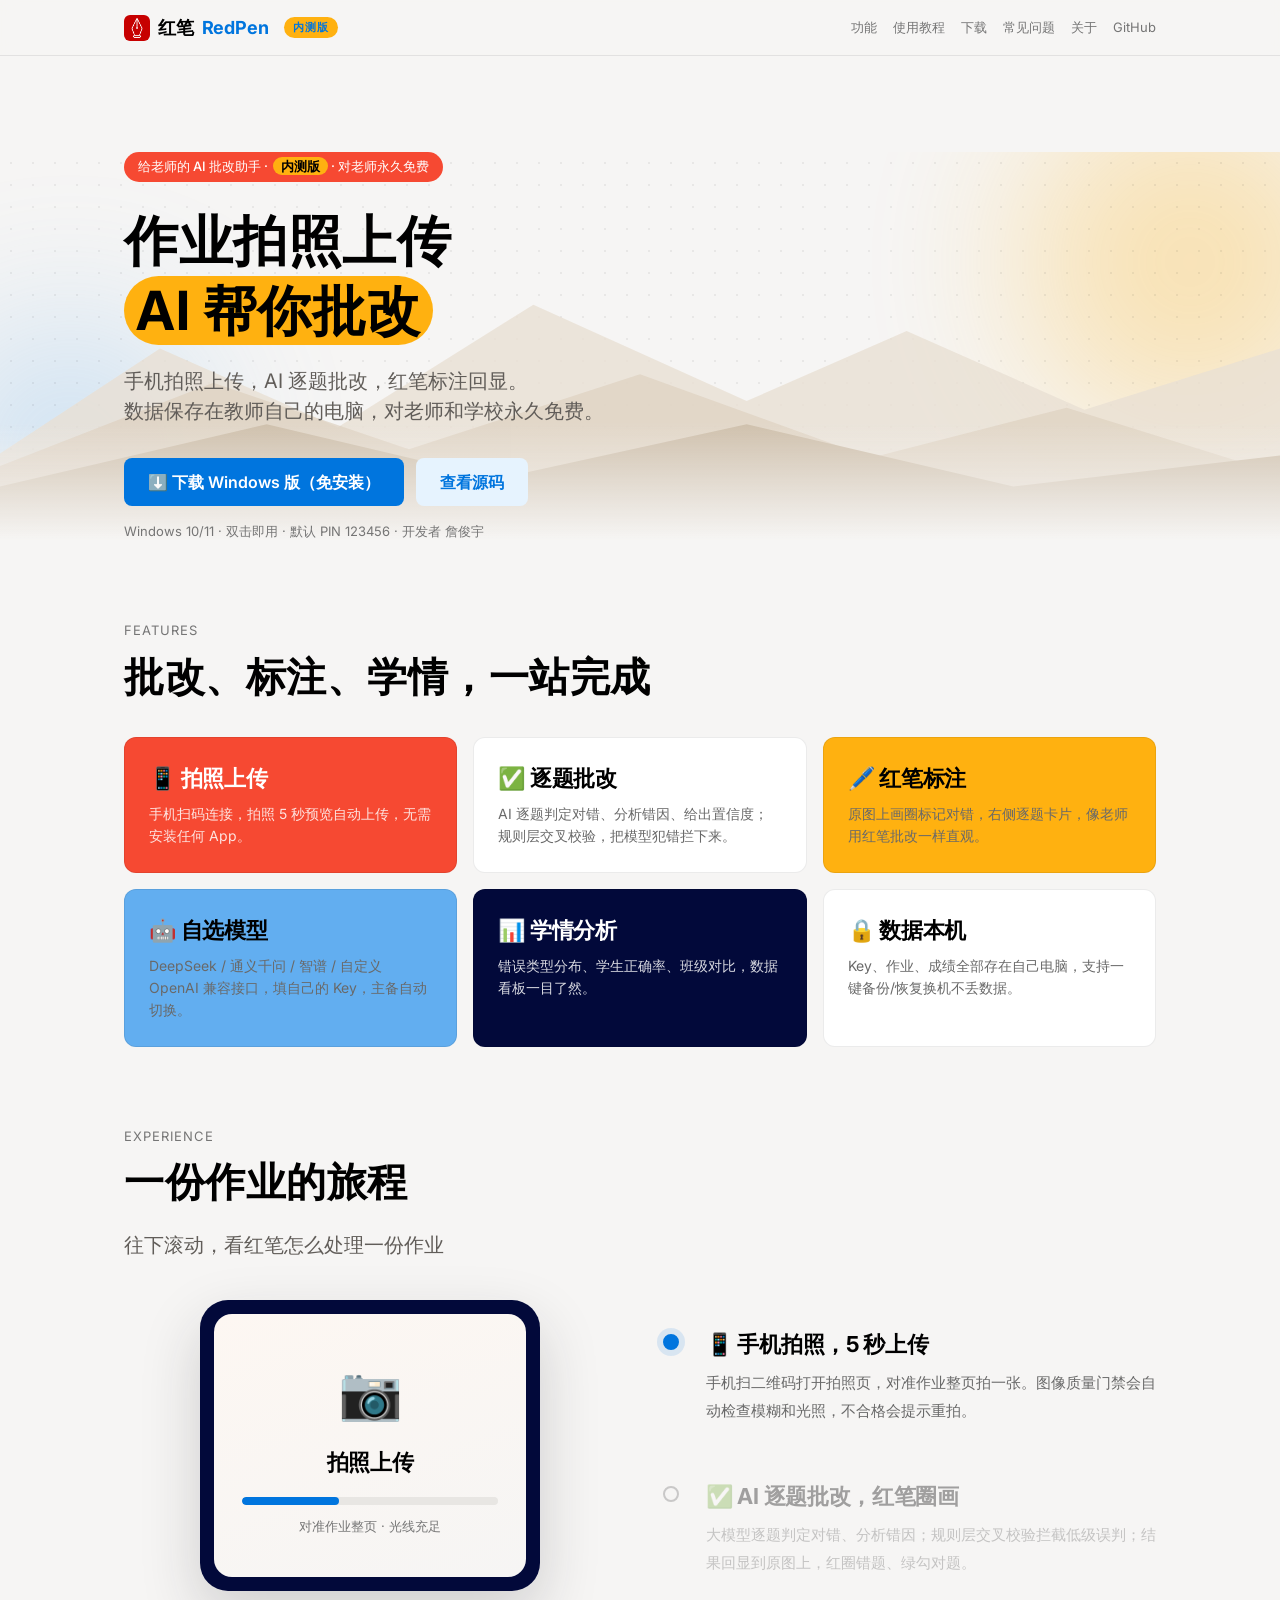
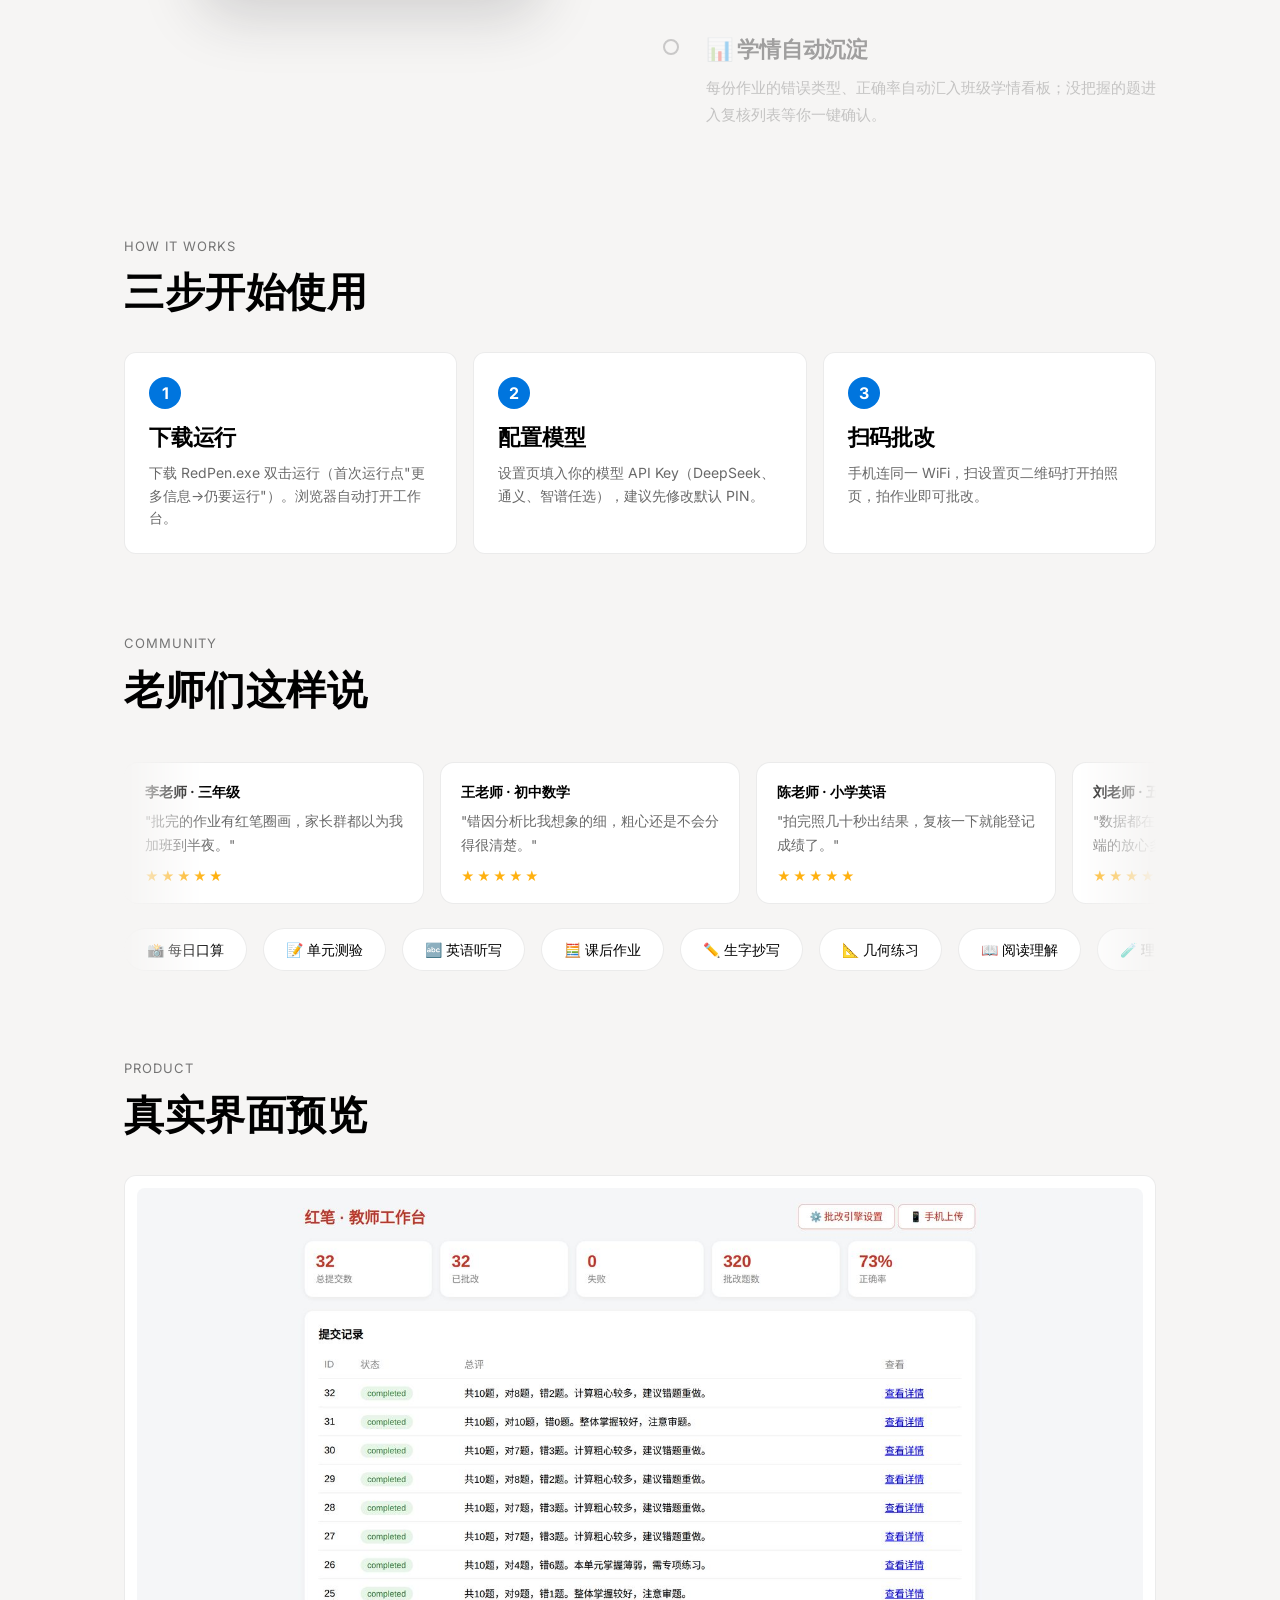
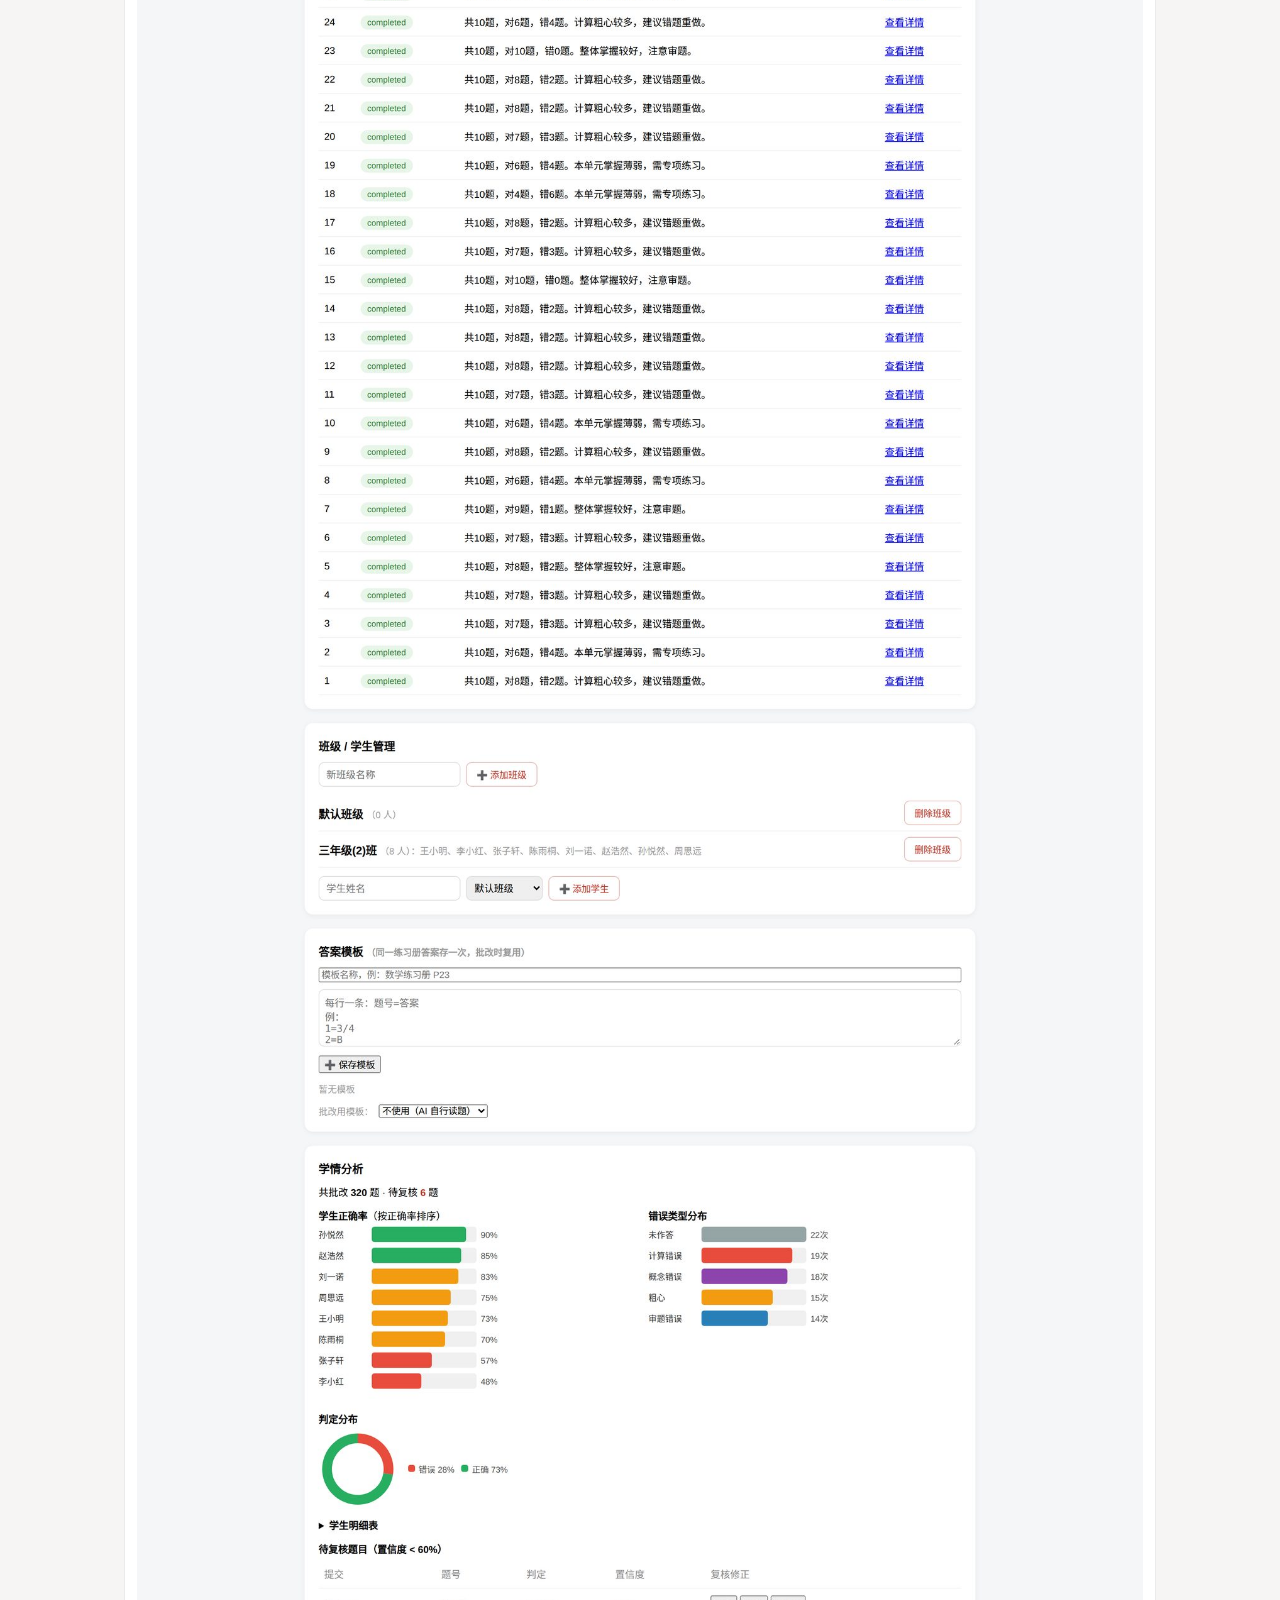
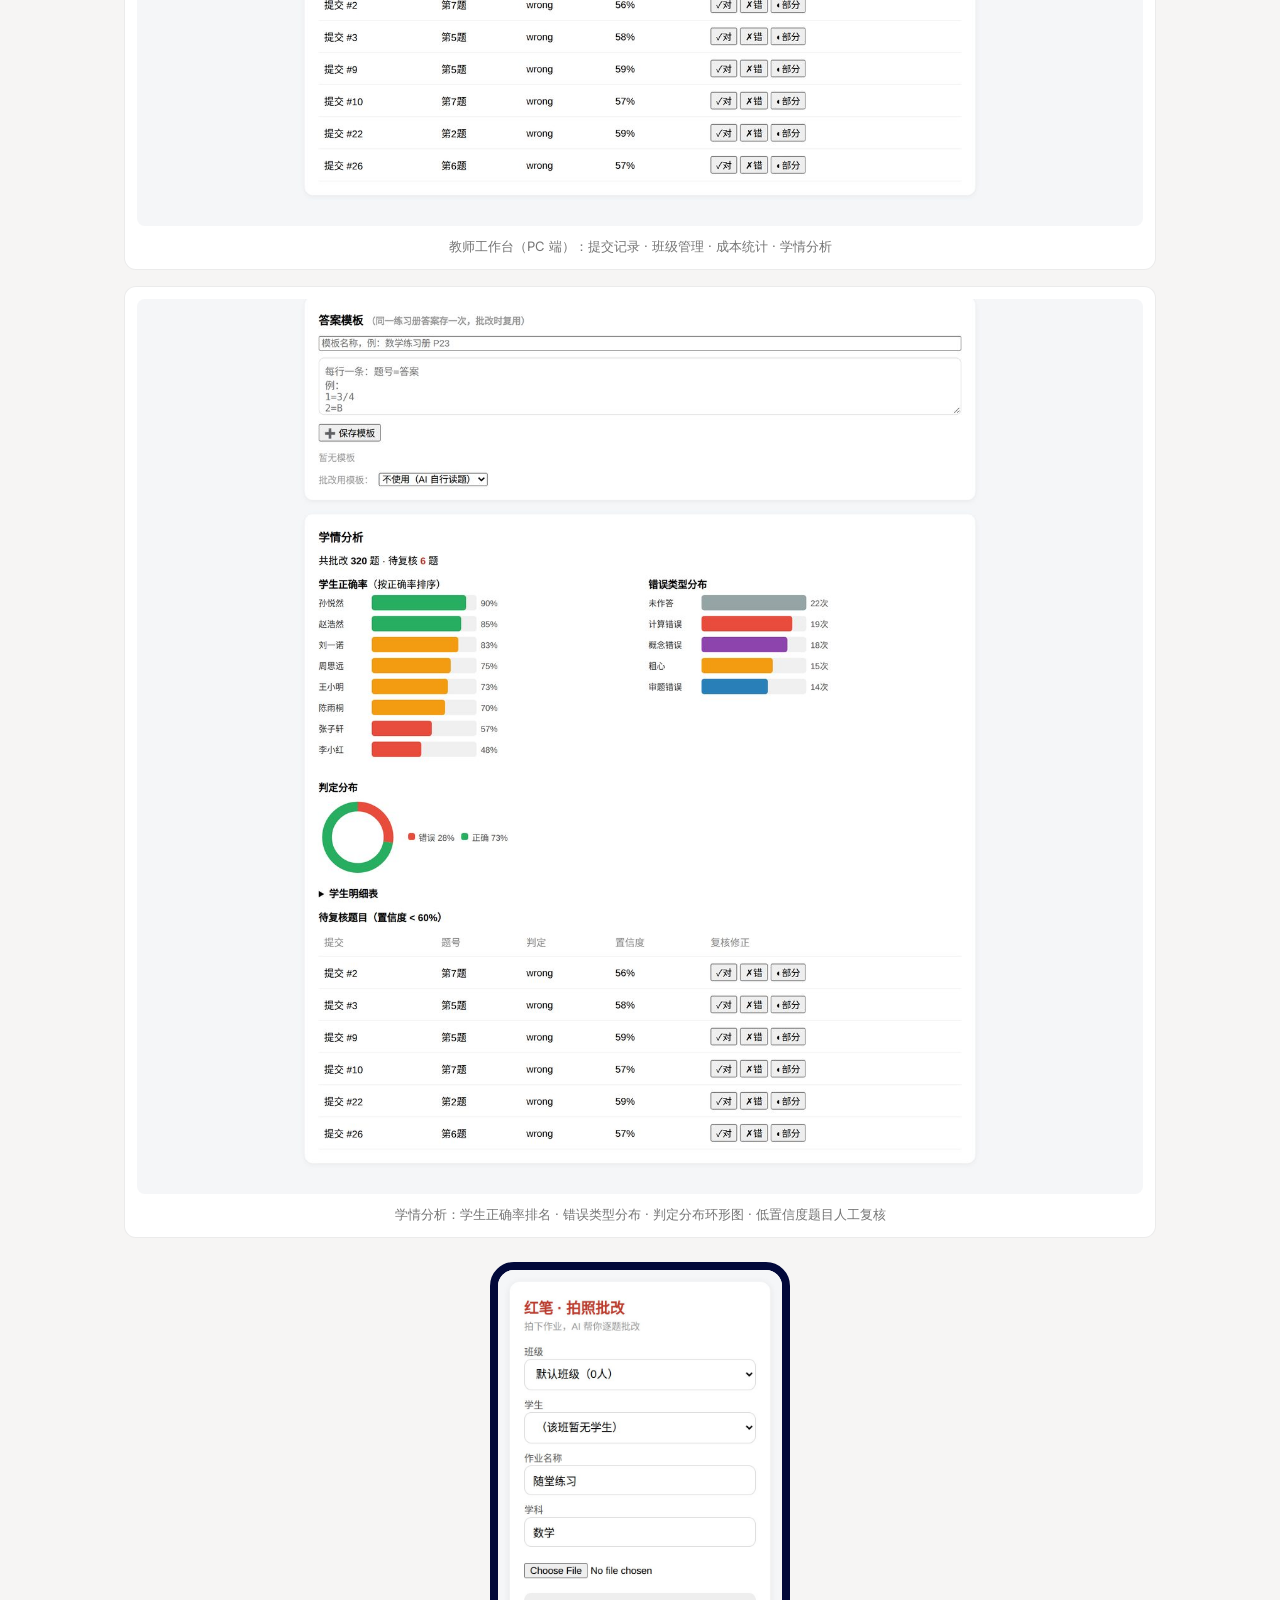
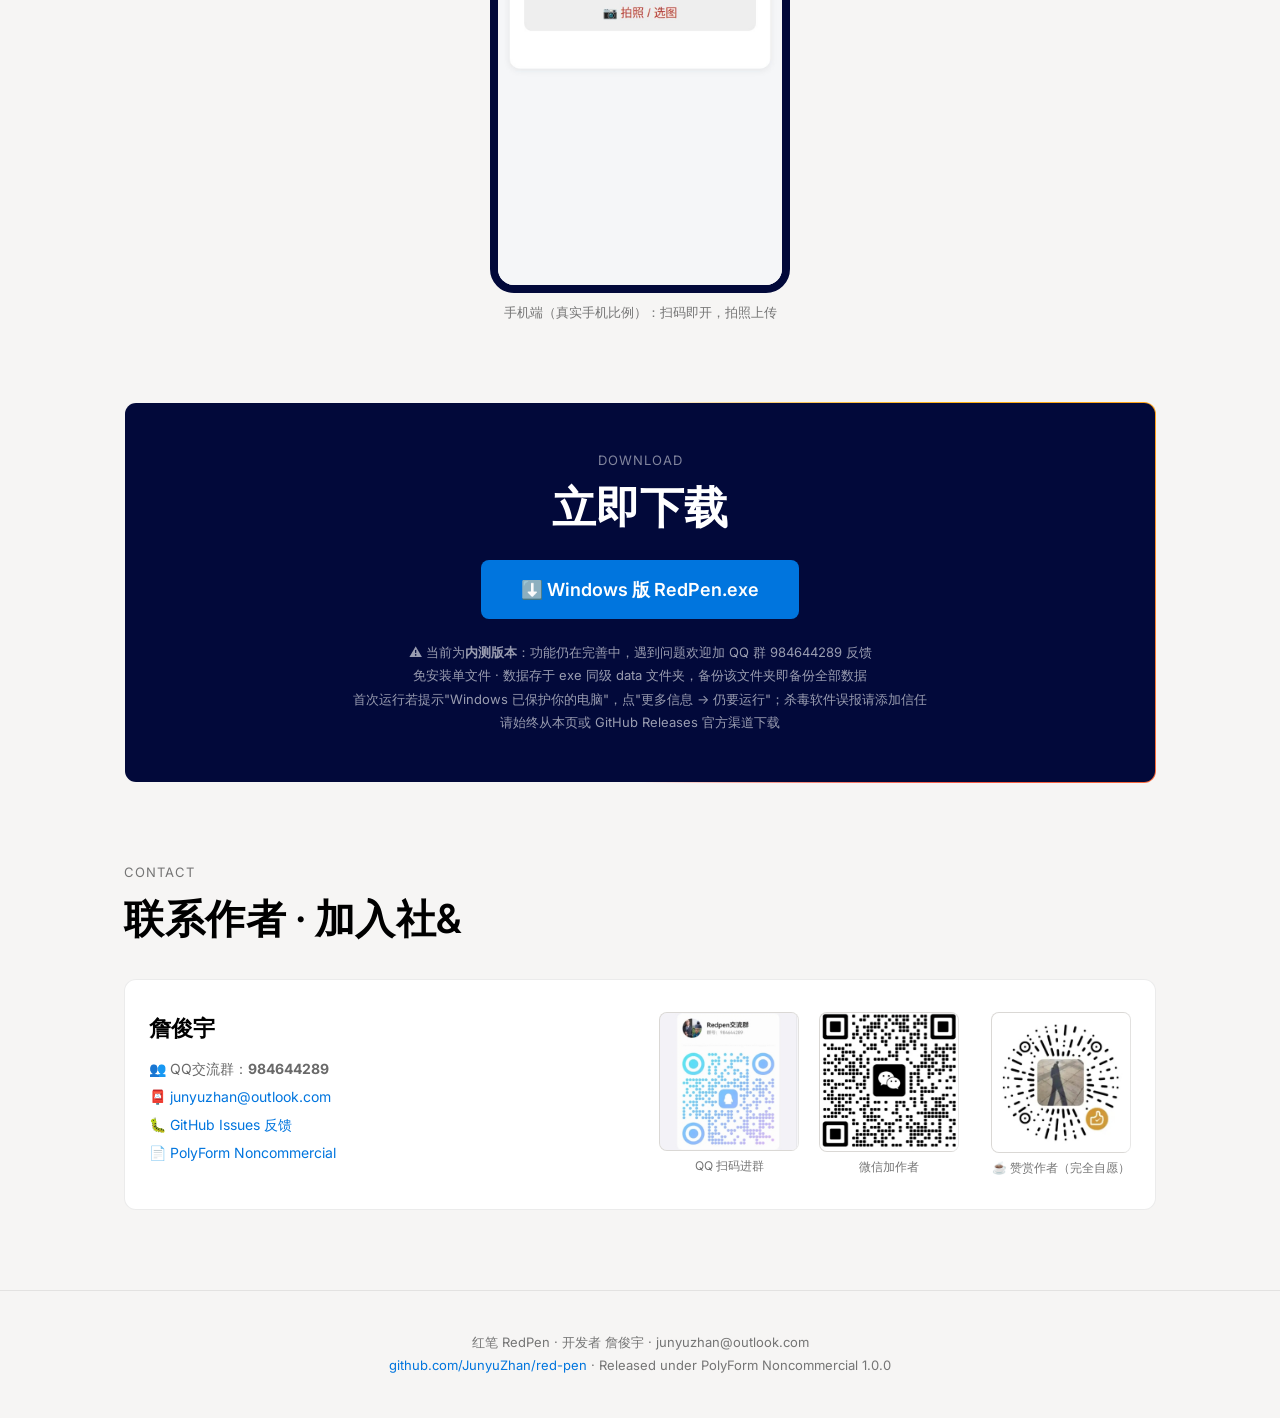
==== commit bc1881f2: "导航Hero留白修复" ====
--- a/index.html
+++ b/index.html
@@ -18,7 +18,7 @@
 <link rel="apple-touch-icon" href="images/brand/logo_square.png">
 <link rel="preconnect" href="https://fonts.googleapis.com">
 <link href="https://fonts.googleapis.com/css2?family=Inter:wght@400;500;600;700&display=swap" rel="stylesheet">
-<link rel="stylesheet" href="assets/style.css?v=8">
+<link rel="stylesheet" href="assets/style.css?v=9">
 </head>
 <body>
 <nav>
--- a/assets/style.css
+++ b/assets/style.css
@@ -153,3 +153,7 @@
 /* 内测标识 */
 .beta-tag{display:inline-block;background:var(--marigold);color:#fff;font-size:11px;font-weight:700;border-radius:9999px;padding:2px 9px;margin-left:8px;vertical-align:2px;letter-spacing:1px}
 .beta-note{background:#fff8ec;border:1px solid rgba(255,177,16,0.35);border-radius:10px;padding:12px 16px;font-size:13.5px;color:#8a5b00;line-height:1.8;margin-top:16px}
+
+/* Hero背景与导航无缝衔接 */
+#hero{margin-top:44px}
+@media(max-width:800px){#hero{margin-top:24px}}
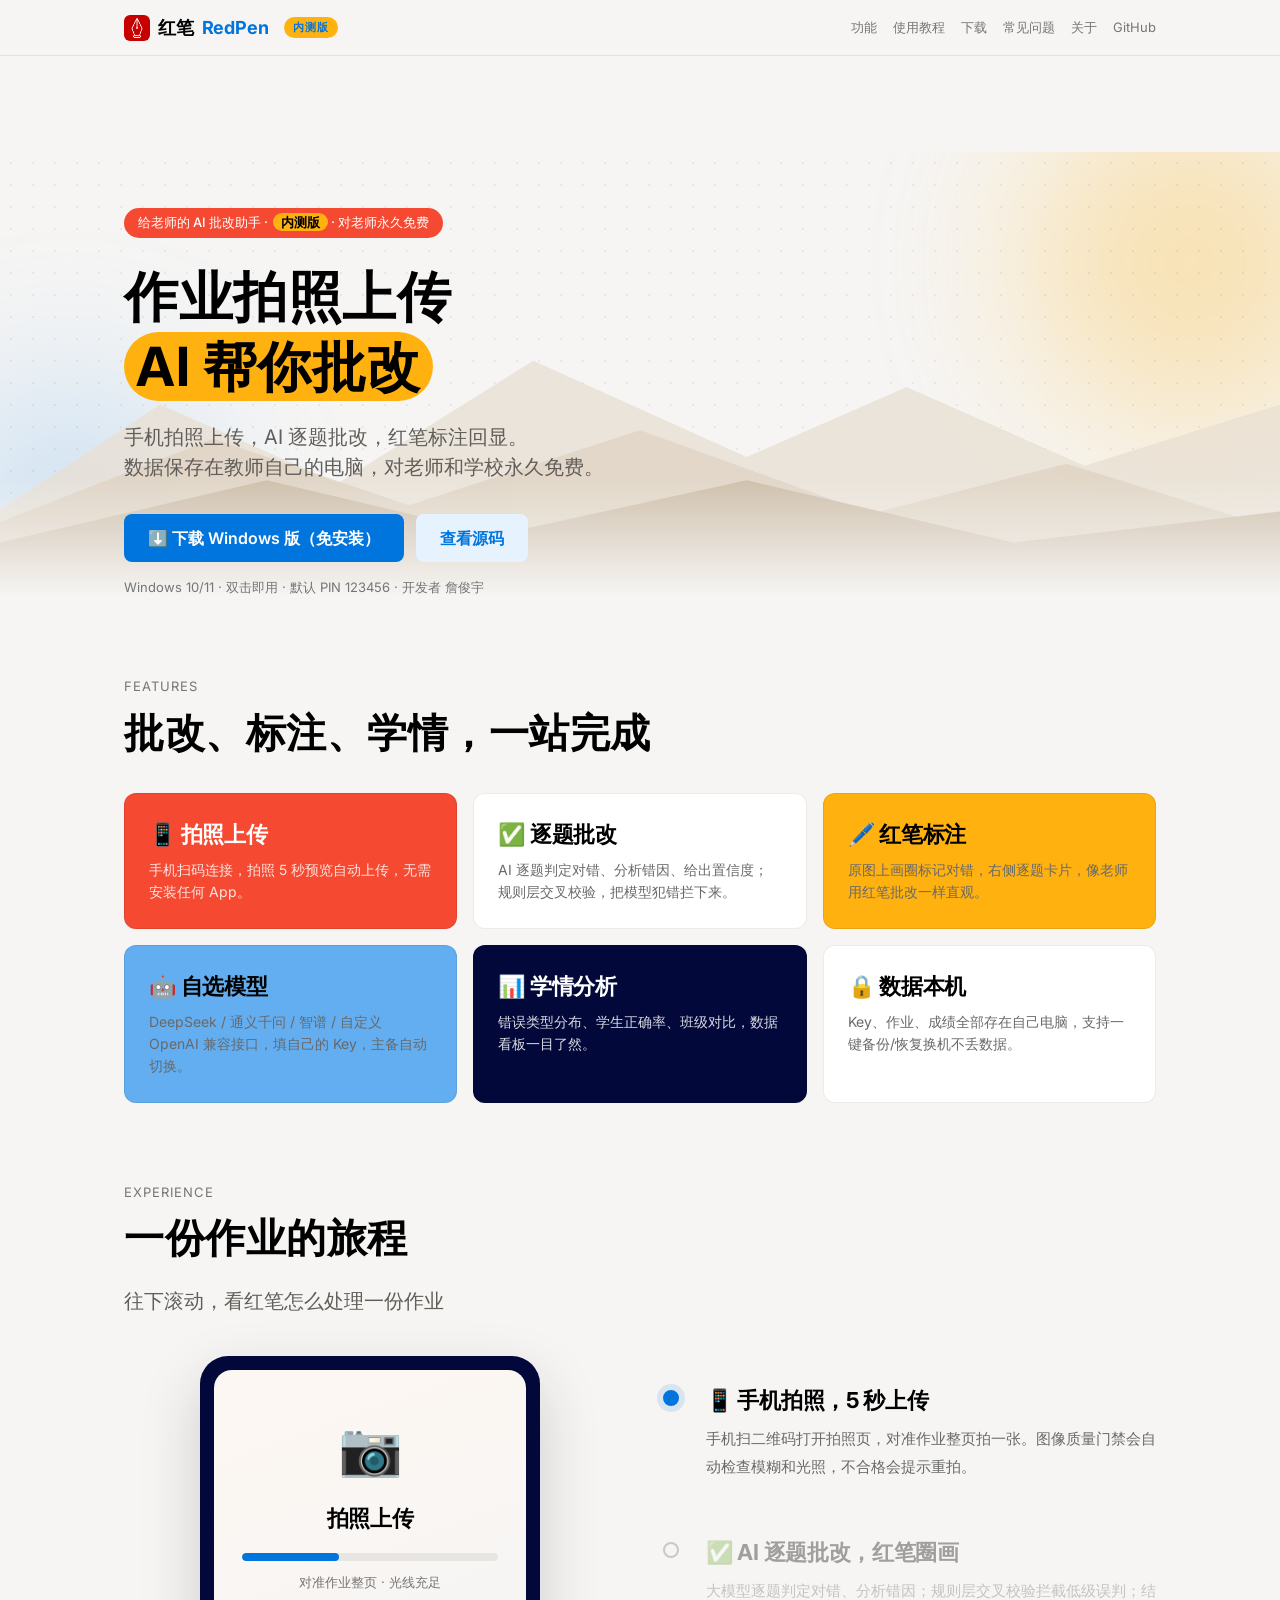
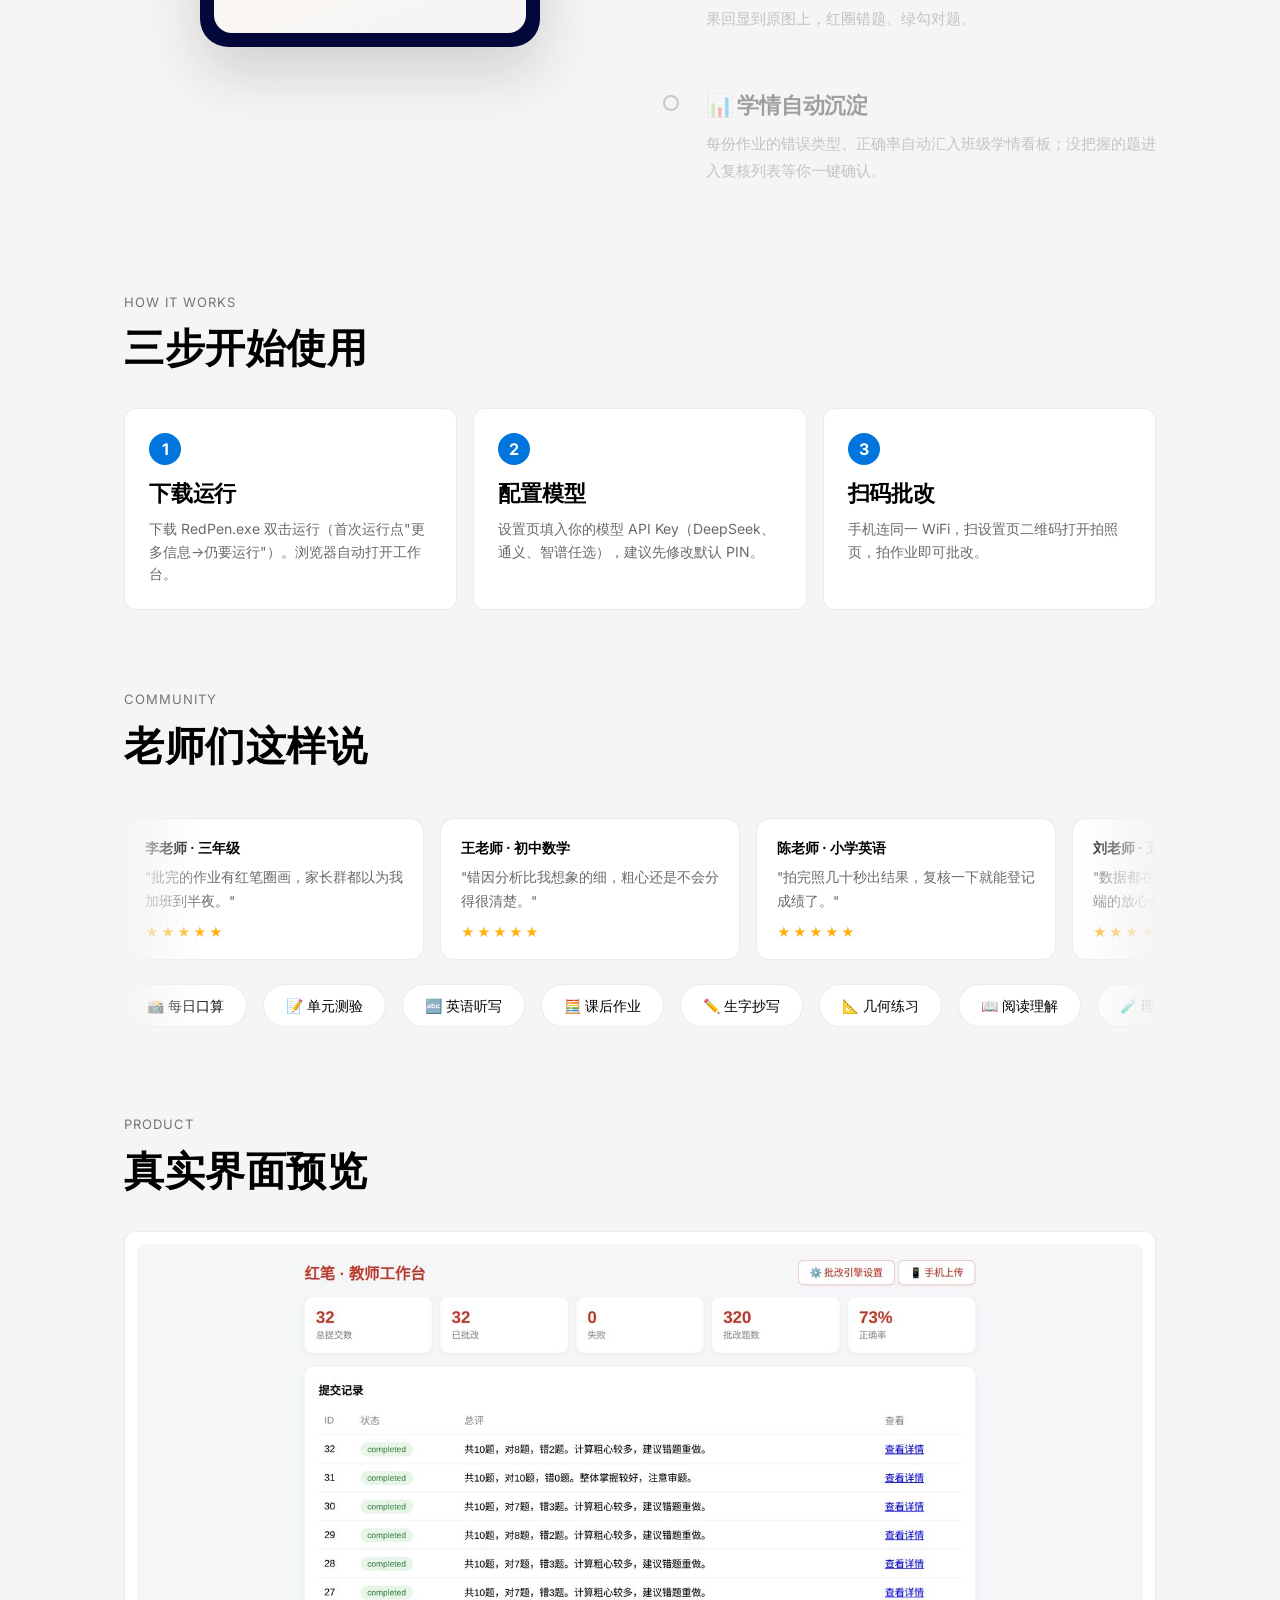
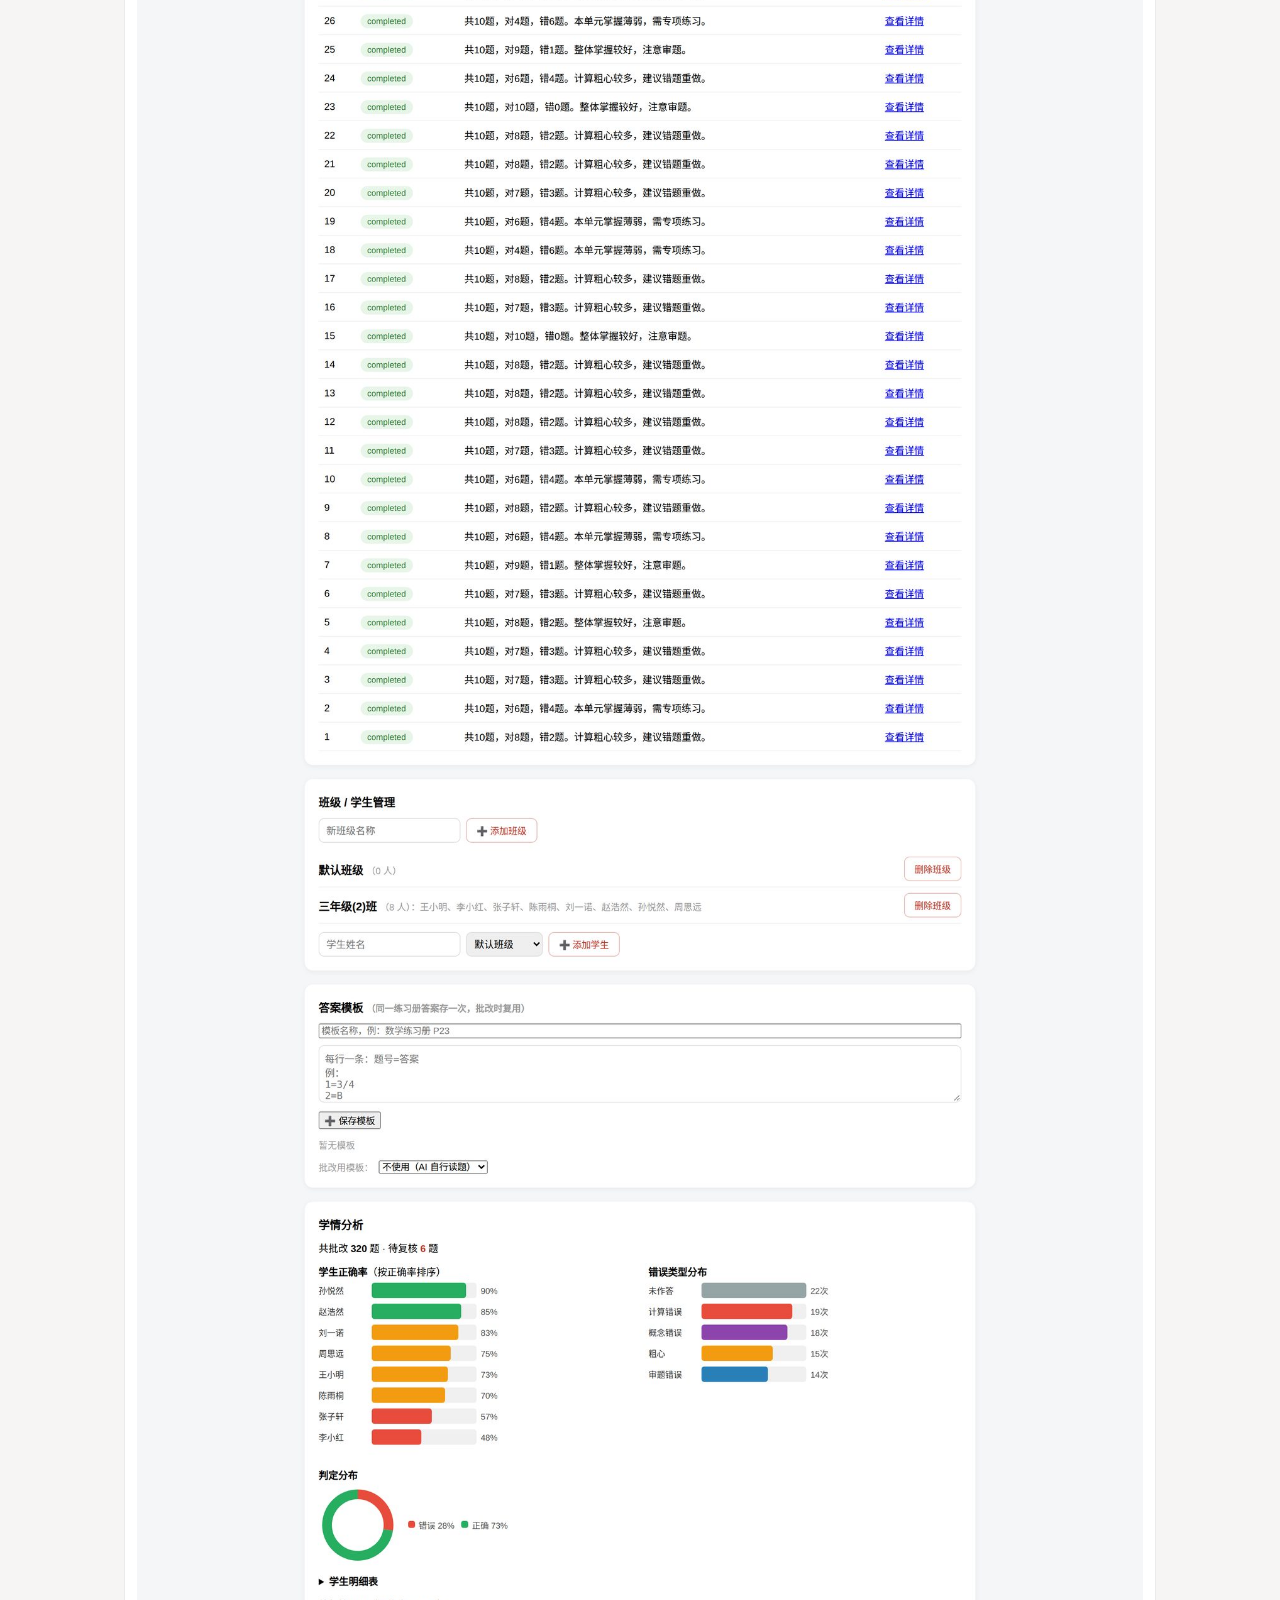
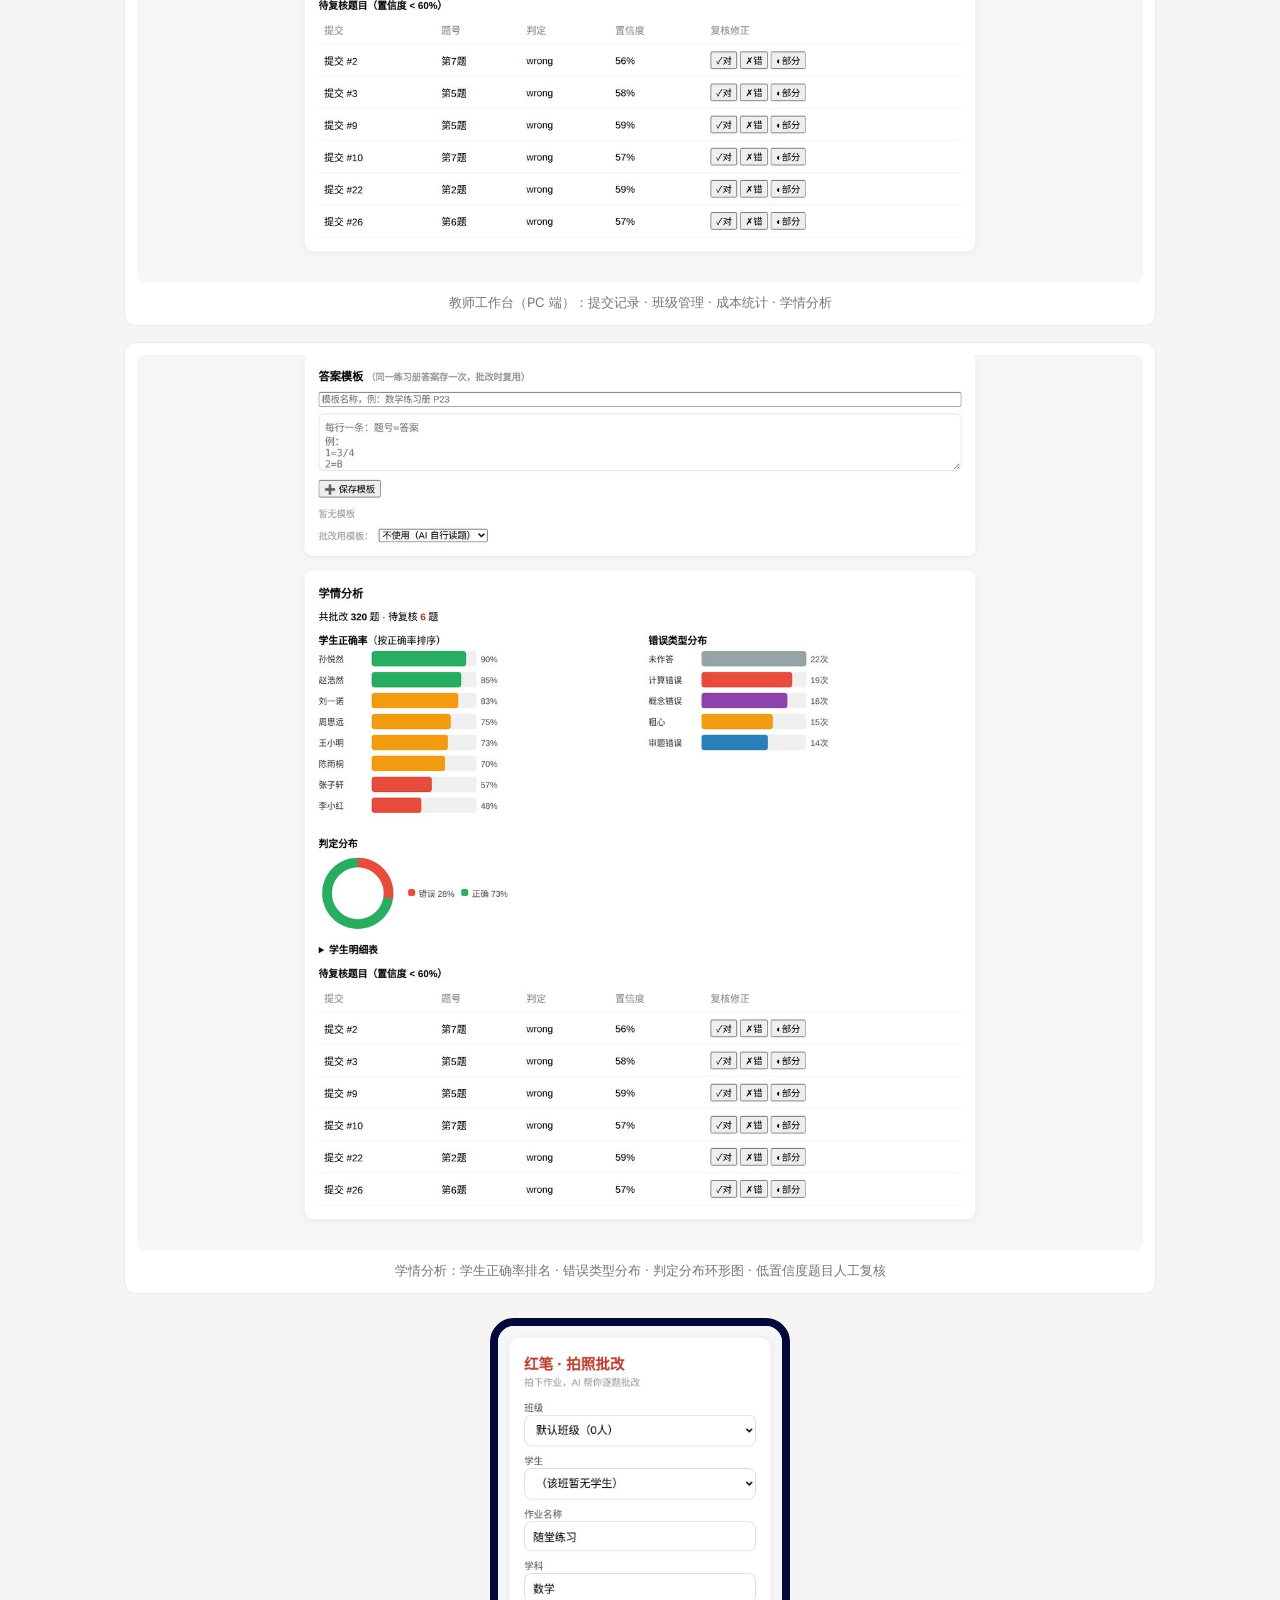
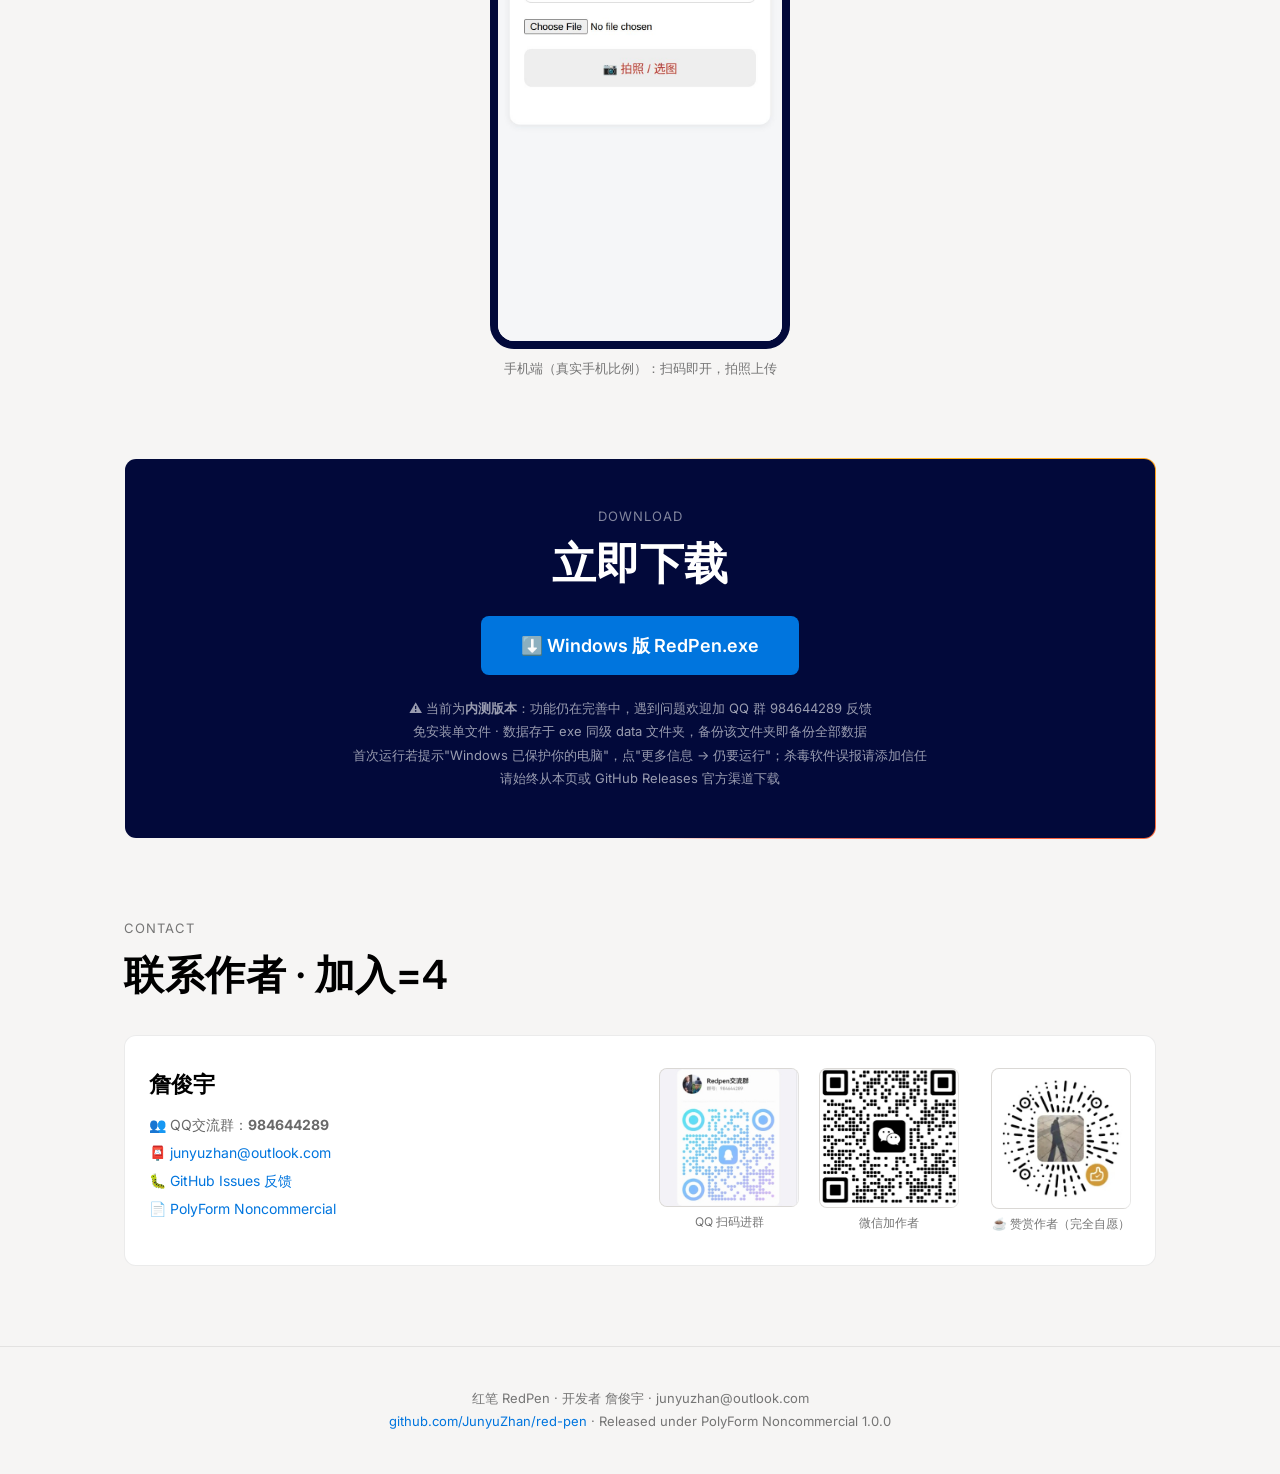
==== commit f3b4aa36: "Hero留白修复v2" ====
--- a/index.html
+++ b/index.html
@@ -18,7 +18,7 @@
 <link rel="apple-touch-icon" href="images/brand/logo_square.png">
 <link rel="preconnect" href="https://fonts.googleapis.com">
 <link href="https://fonts.googleapis.com/css2?family=Inter:wght@400;500;600;700&display=swap" rel="stylesheet">
-<link rel="stylesheet" href="assets/style.css?v=9">
+<link rel="stylesheet" href="assets/style.css?v=10">
 </head>
 <body>
 <nav>
--- a/assets/style.css
+++ b/assets/style.css
@@ -154,6 +154,6 @@
 .beta-tag{display:inline-block;background:var(--marigold);color:#fff;font-size:11px;font-weight:700;border-radius:9999px;padding:2px 9px;margin-left:8px;vertical-align:2px;letter-spacing:1px}
 .beta-note{background:#fff8ec;border:1px solid rgba(255,177,16,0.35);border-radius:10px;padding:12px 16px;font-size:13.5px;color:#8a5b00;line-height:1.8;margin-top:16px}
 
-/* Hero背景与导航无缝衔接 */
-#hero{margin-top:44px}
-@media(max-width:800px){#hero{margin-top:24px}}
+/* Hero背景与导航无缝衔接: 背景从导航底开始, 空隙收进背景内部 */
+#hero{margin-top:0;padding-top:56px}
+@media(max-width:800px){#hero{padding-top:28px}}
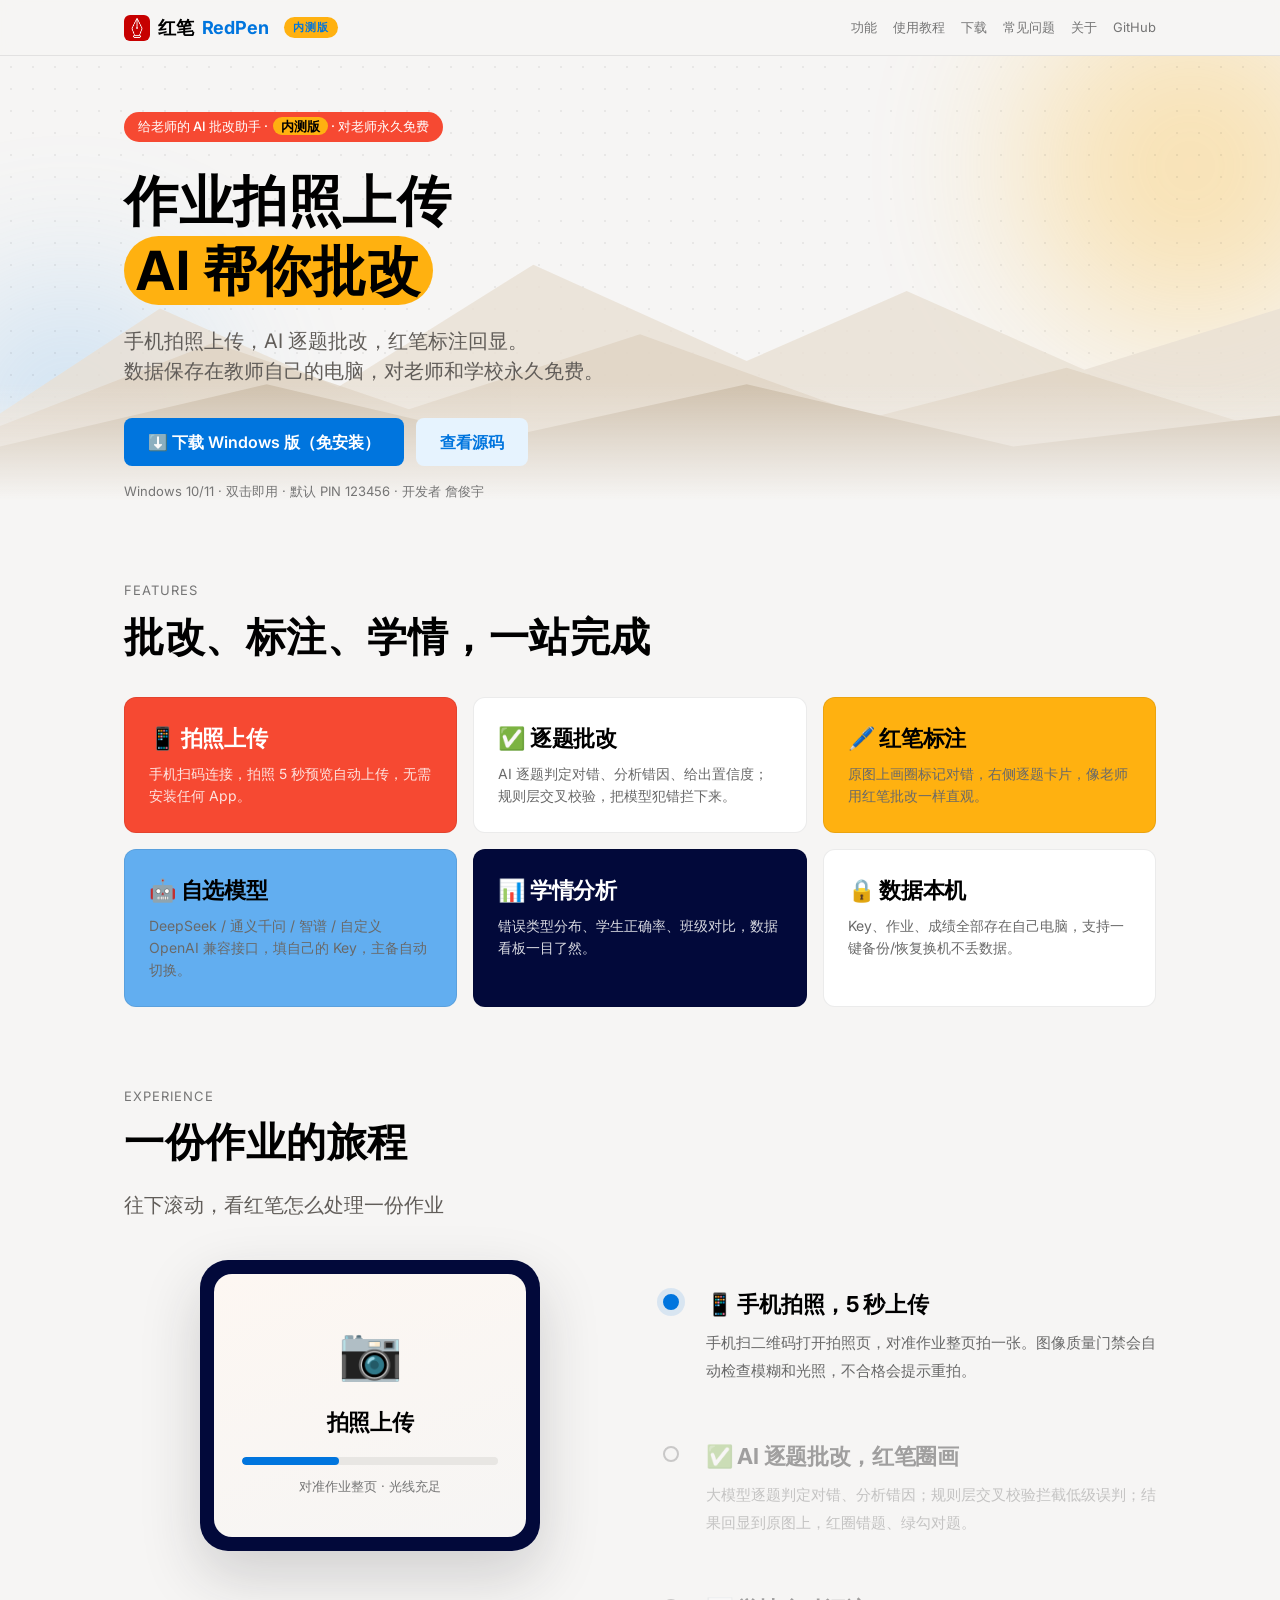
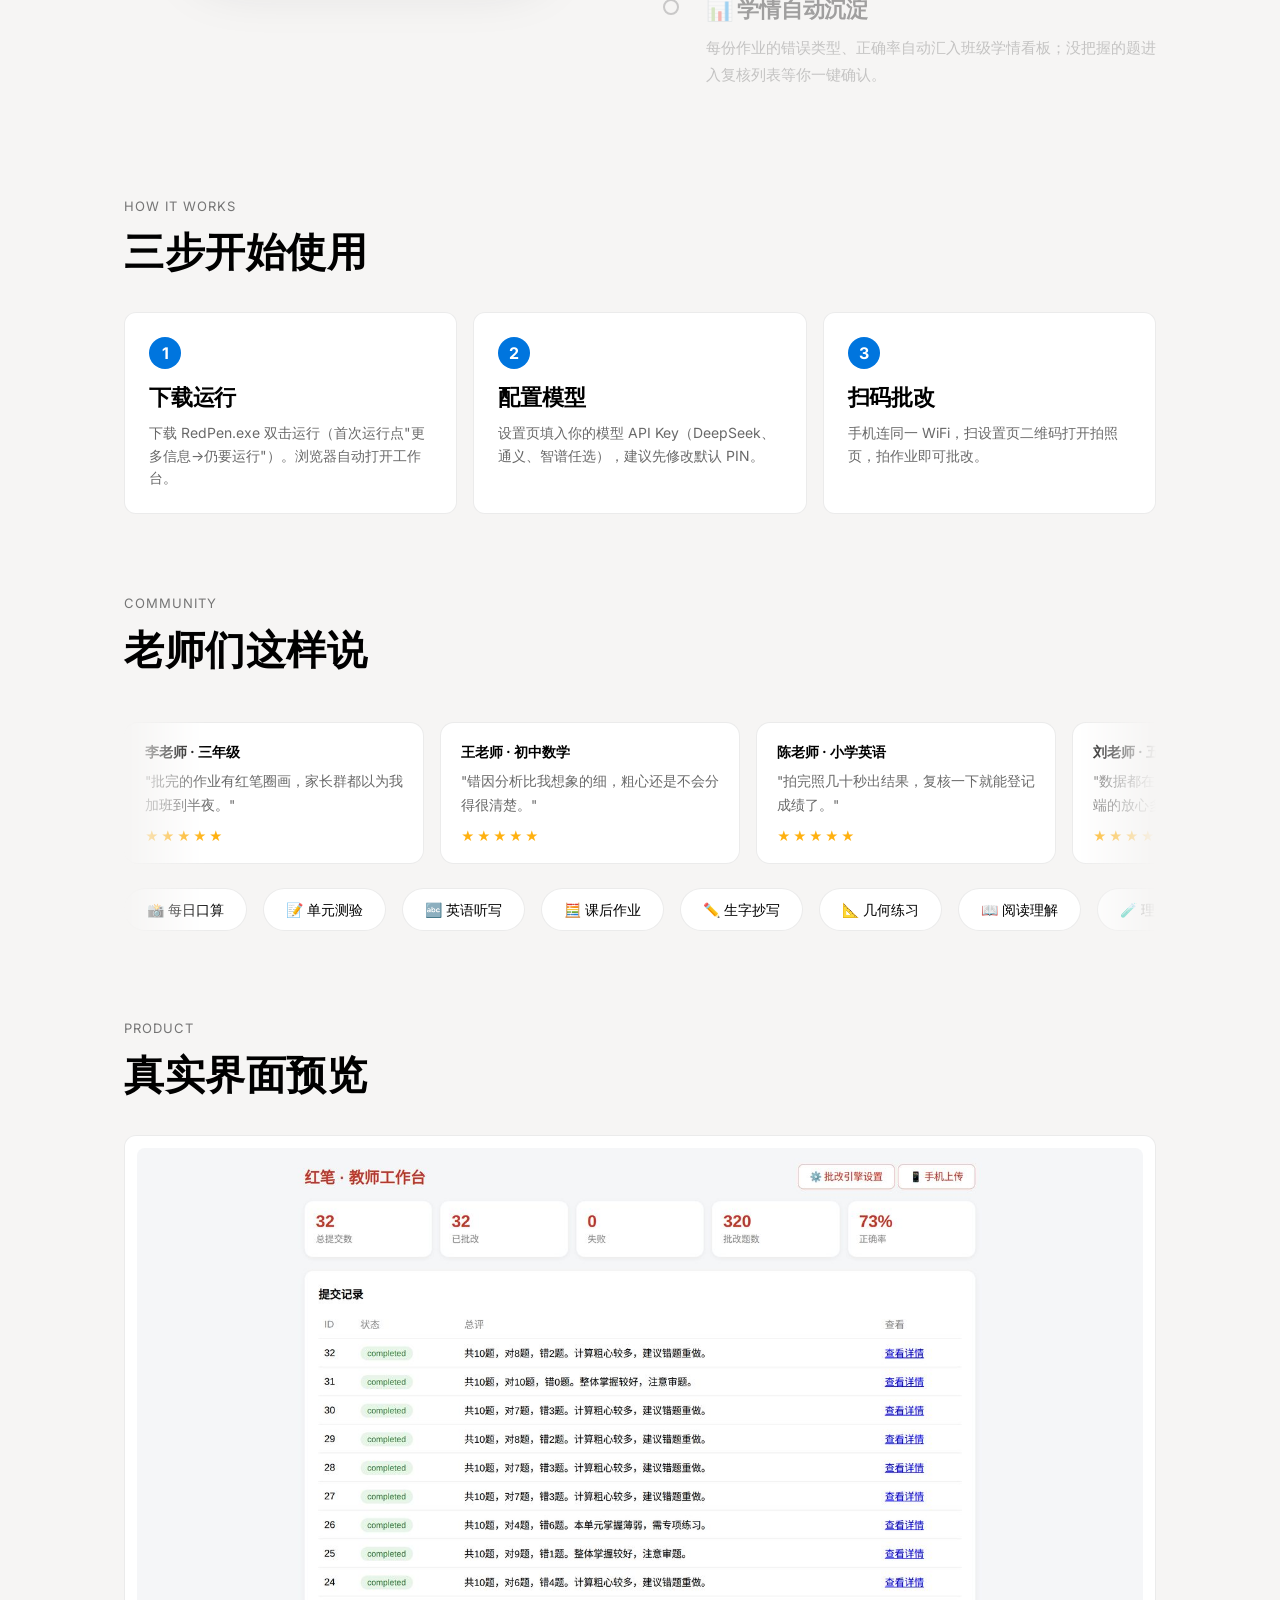
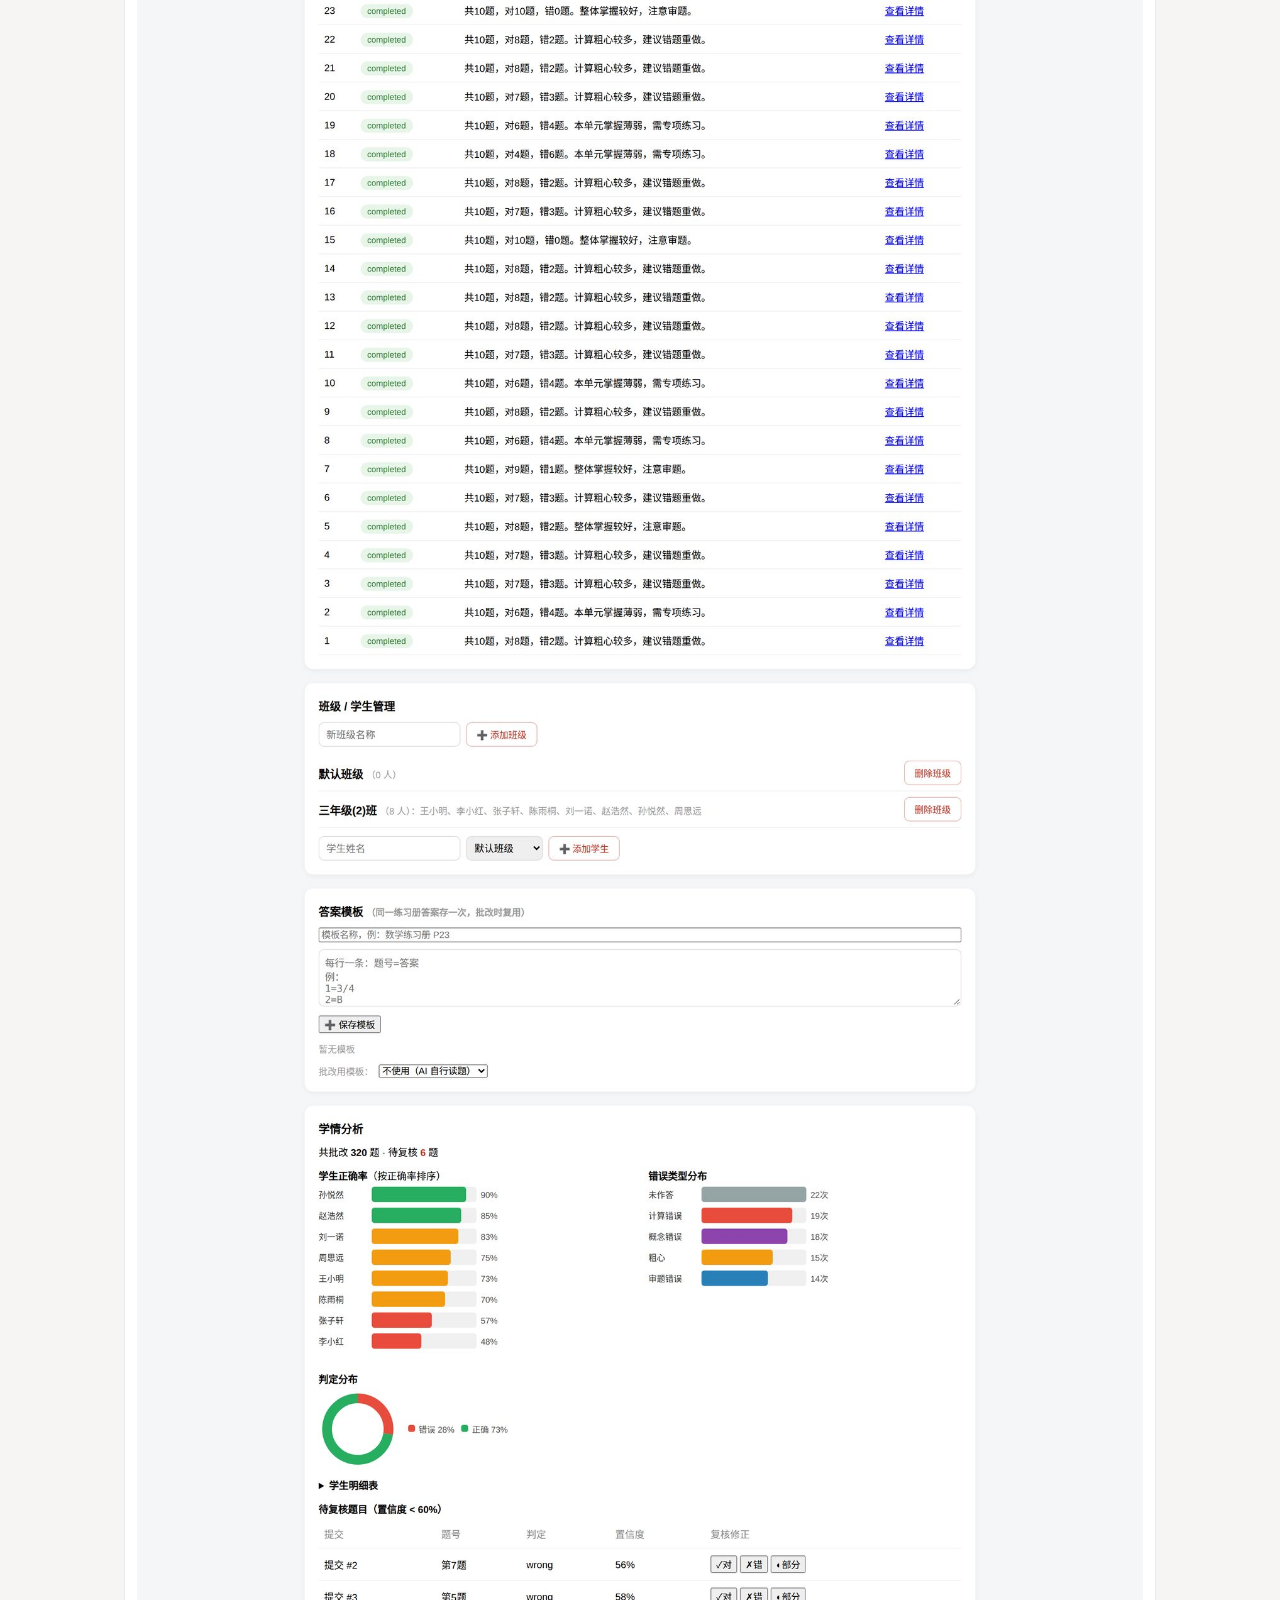
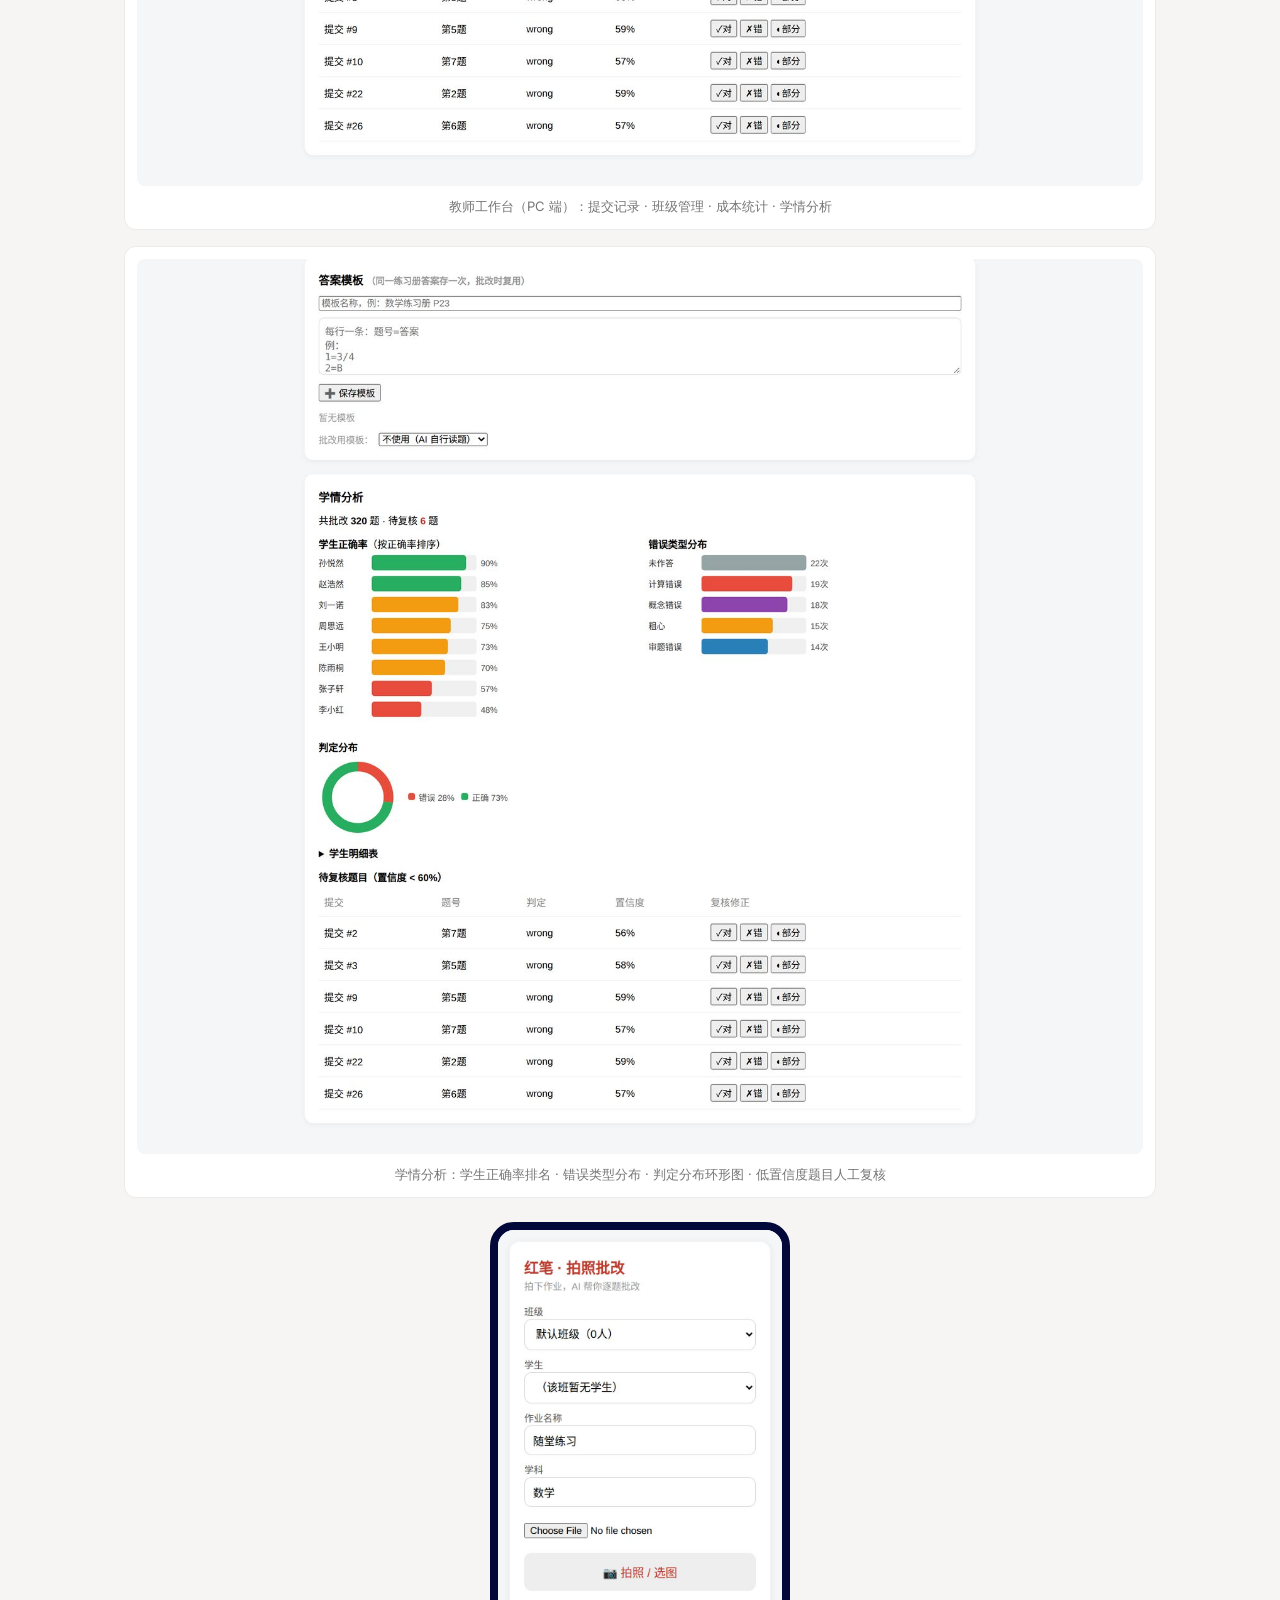
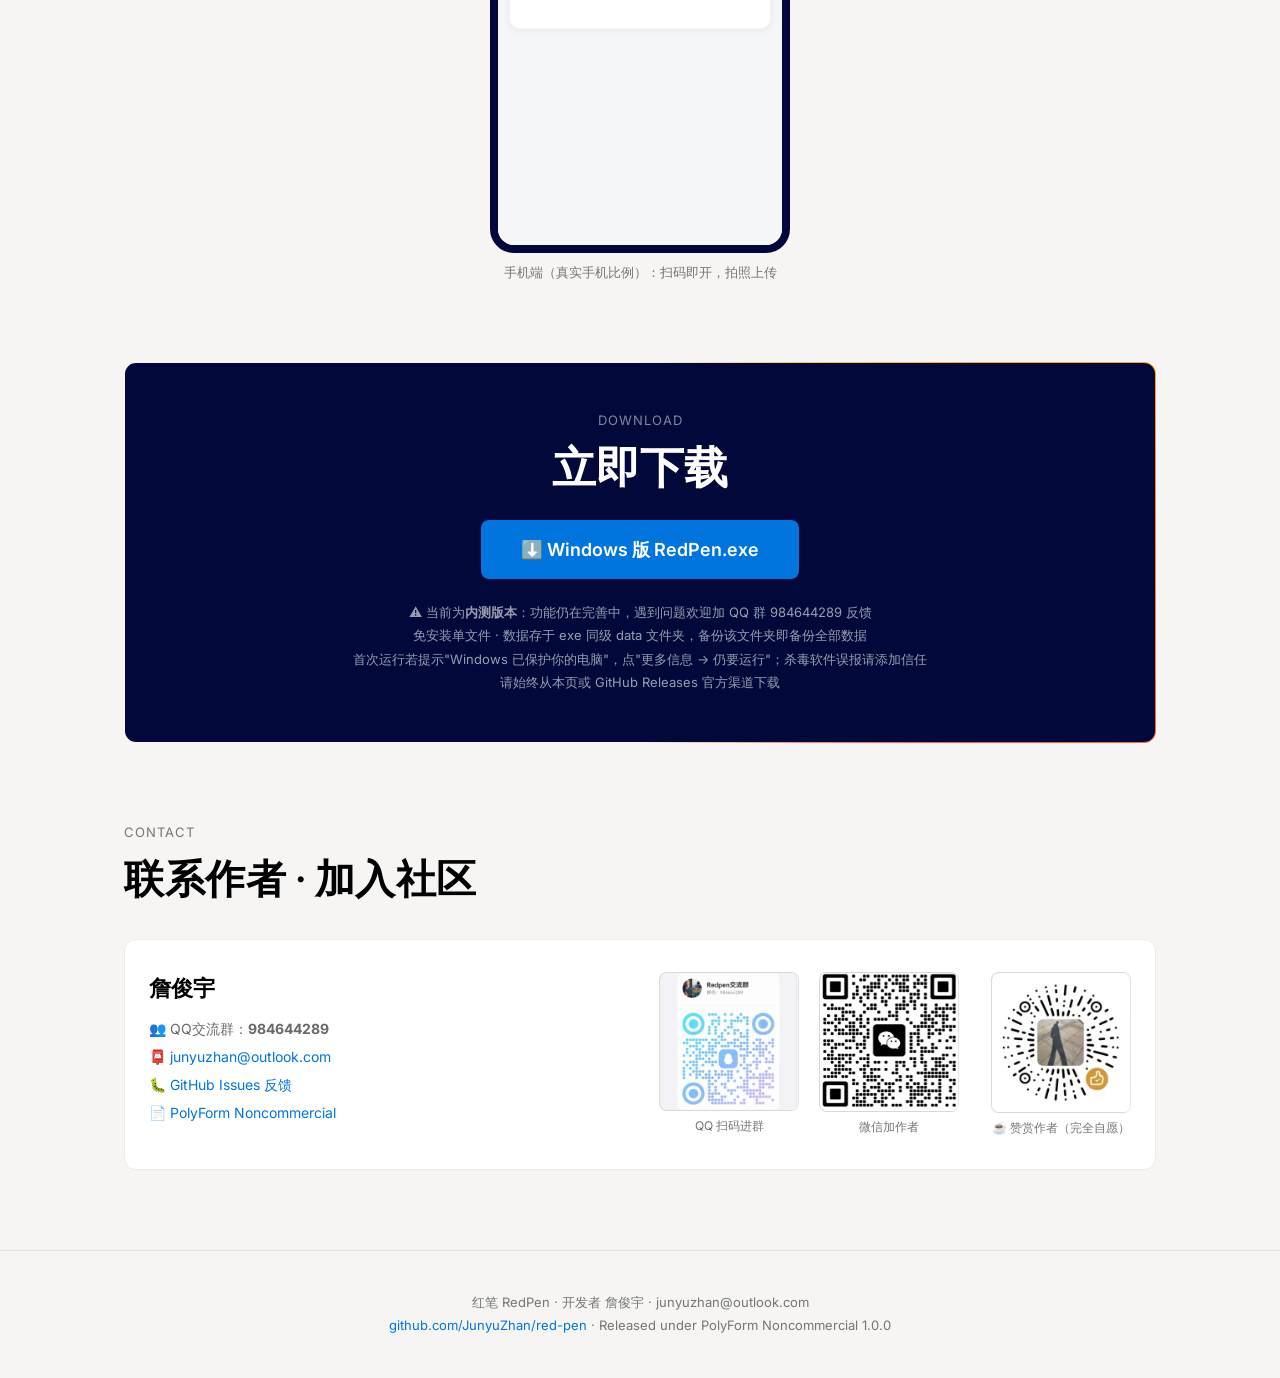
==== commit 4dd994f4: "hero内联样式修复" ====
--- a/index.html
+++ b/index.html
@@ -18,7 +18,7 @@
 <link rel="apple-touch-icon" href="images/brand/logo_square.png">
 <link rel="preconnect" href="https://fonts.googleapis.com">
 <link href="https://fonts.googleapis.com/css2?family=Inter:wght@400;500;600;700&display=swap" rel="stylesheet">
-<link rel="stylesheet" href="assets/style.css?v=10">
+<link rel="stylesheet" href="assets/style.css?v=11">
 </head>
 <body>
 <nav>
@@ -32,7 +32,7 @@
 </nav>
 
 <div class="wrap">
-<section id="hero" style="margin-top:96px">
+<section id="hero">
 <div class="hero-bg" aria-hidden="true">
   <div class="blob b1" data-parallax="0.35"></div>
   <div class="blob b2" data-parallax="0.18"></div>
